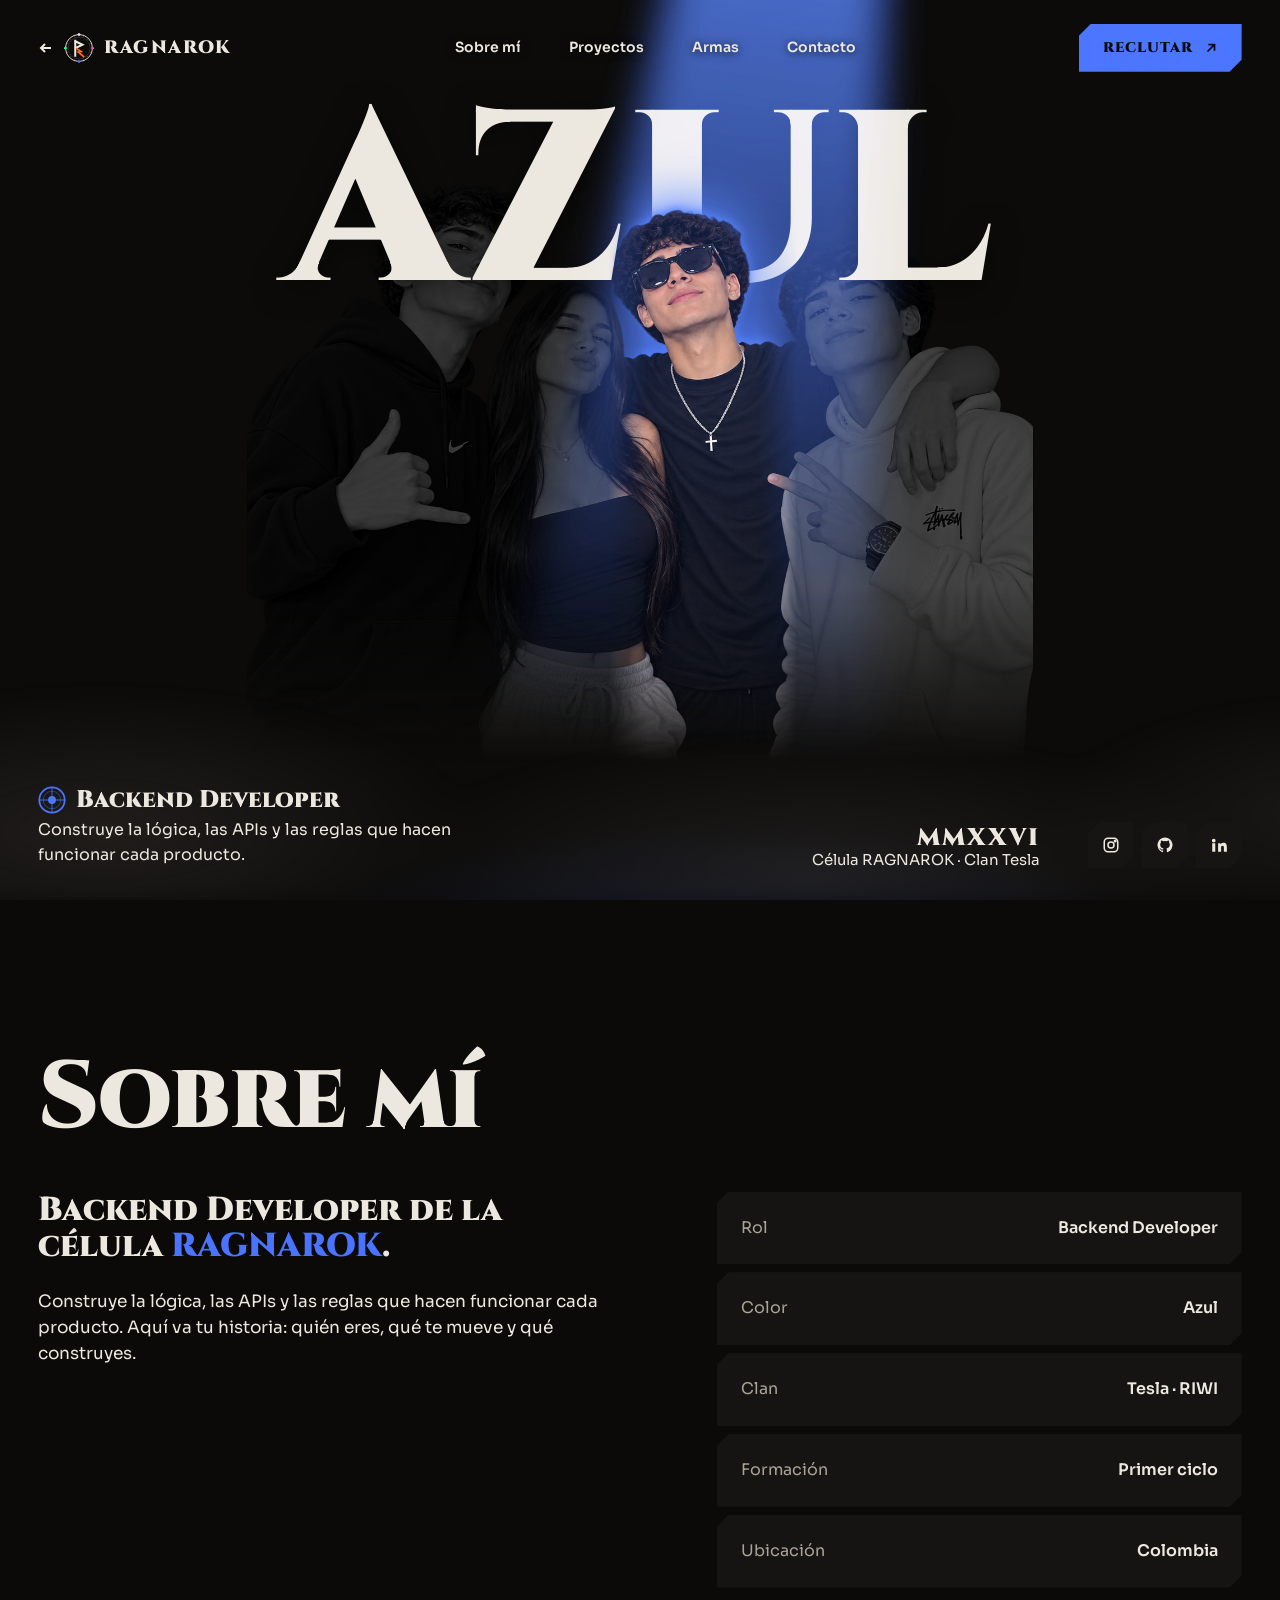
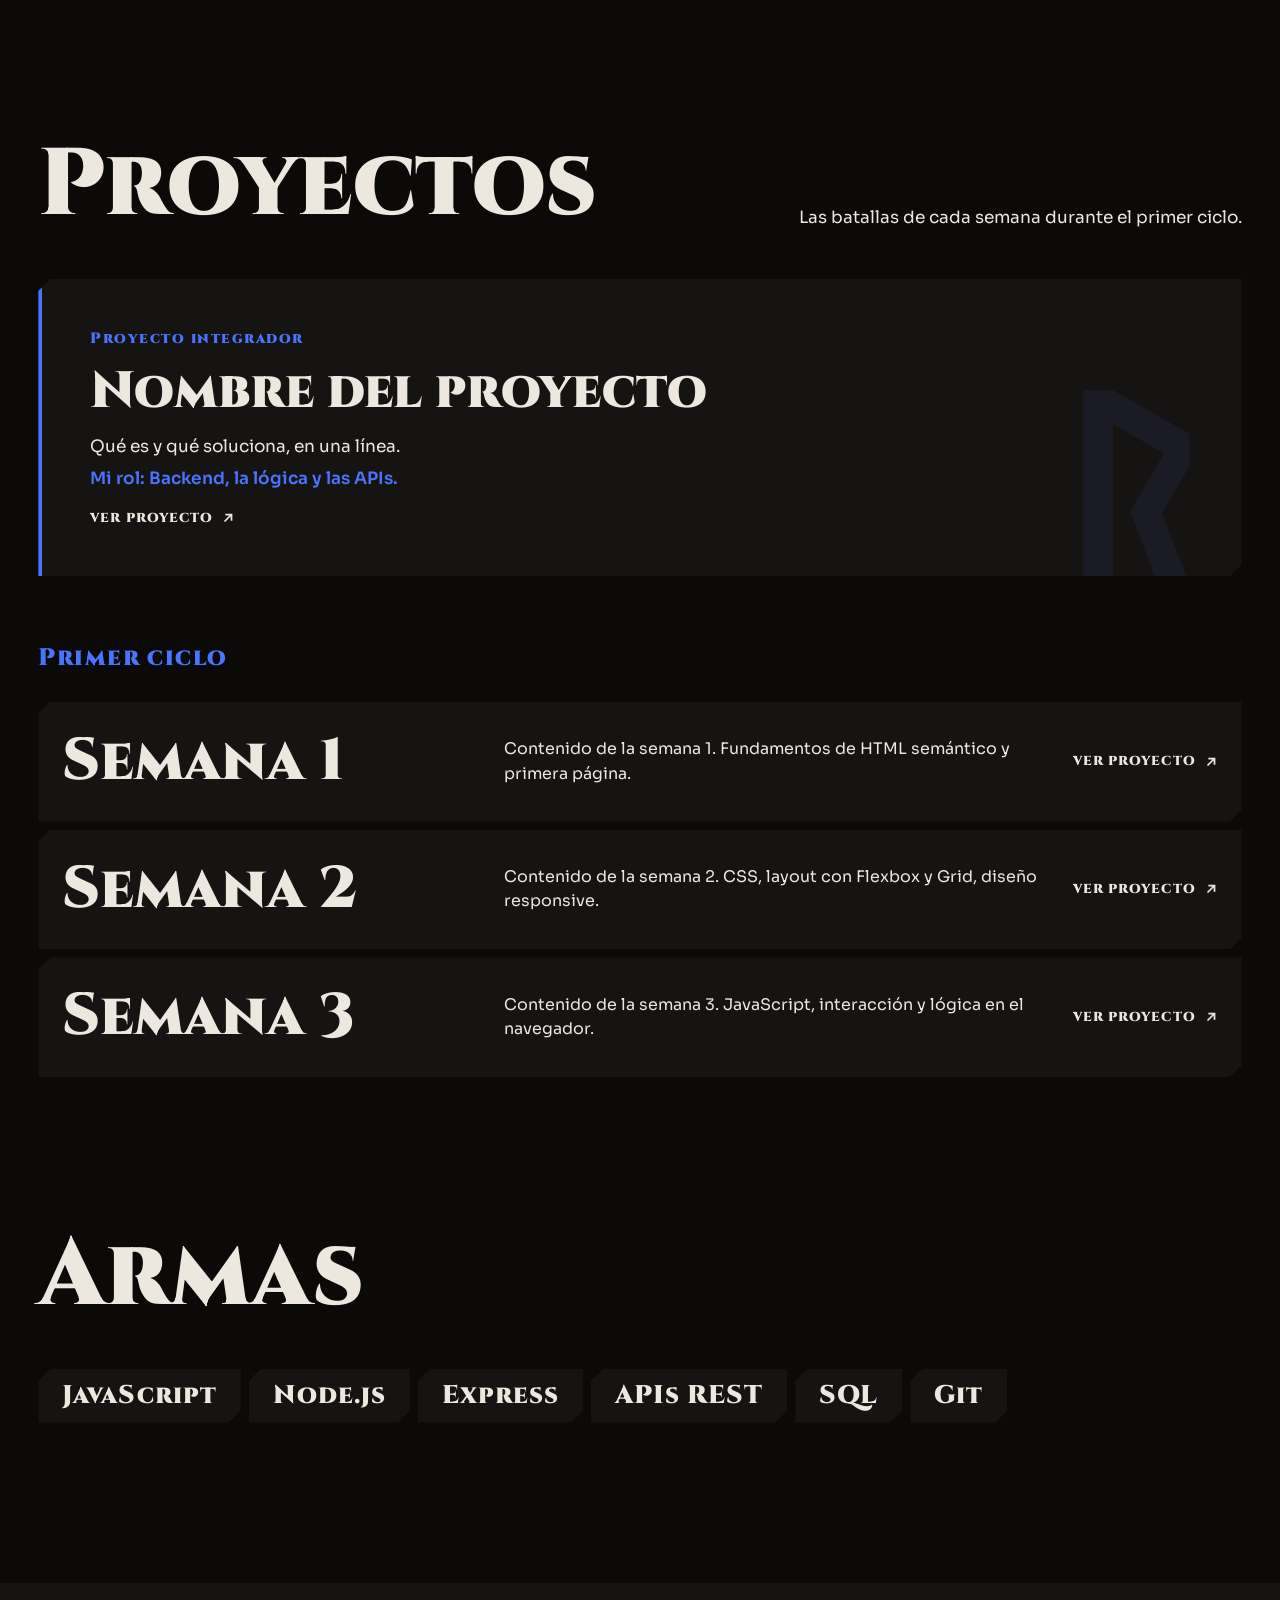
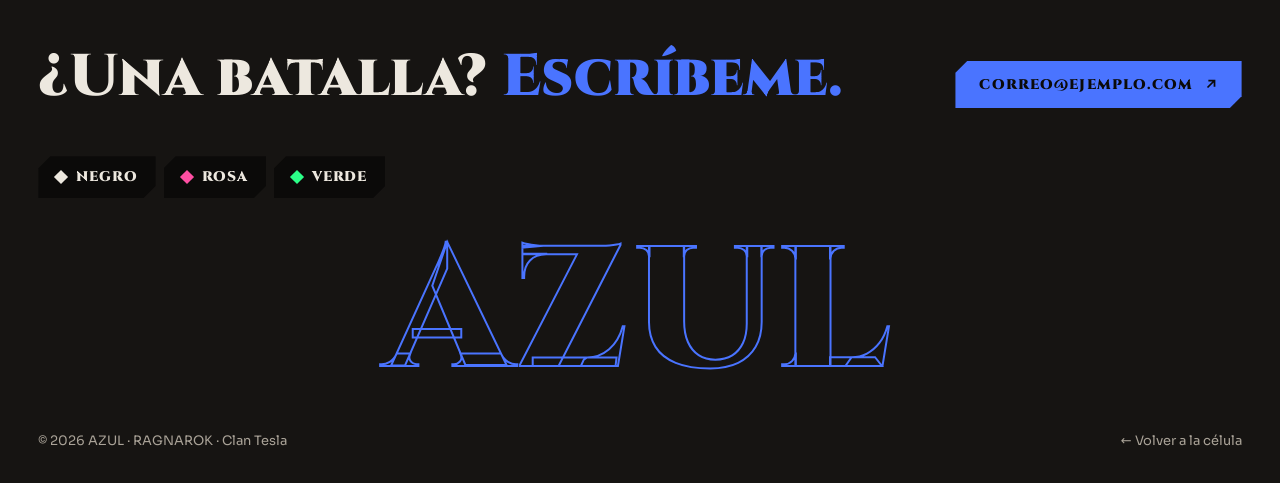
==== miembros/azul/index.html @ 673173a7 "cada miembro con su propio CSS completo" ====
<!DOCTYPE html>
<html lang="es">
<head>
  <meta charset="UTF-8">
  <meta name="viewport" content="width=device-width, initial-scale=1.0">
  <title>AZUL — RAGNAROK</title>
  <meta name="description" content="Portafolio de AZUL, Backend Developer de RAGNAROK, célula del Clan Tesla.">
  <link rel="preconnect" href="https://fonts.googleapis.com">
  <link rel="preconnect" href="https://fonts.gstatic.com" crossorigin>
  <link href="https://fonts.googleapis.com/css2?family=Cinzel:wght@700;900&family=Noto+Sans+Runic&family=Sora:wght@400;600&display=swap" rel="stylesheet">
  <link rel="icon" href="data:image/svg+xml,%3Csvg xmlns=%27http://www.w3.org/2000/svg%27 viewBox=%270 0 120 120%27%3E%3Crect width=%27120%27 height=%27120%27 rx=%2724%27 fill=%27%230b0a09%27/%3E%3Ccircle cx=%2760%27 cy=%2760%27 r=%2748%27 fill=%27none%27 stroke=%27%23ede8df%27 stroke-width=%276%27/%3E%3Cpath d=%27M45 31V91M45 33l29 14-29 14%27 fill=%27none%27 stroke=%27%23ede8df%27 stroke-width=%2710%27/%3E%3Cpath d=%27M51 63l17 11-11 2 21 18%27 fill=%27none%27 stroke=%27%23ff6a1f%27 stroke-width=%279%27/%3E%3C/svg%3E">
  <link rel="stylesheet" href="style.css">
  <link rel="stylesheet" href="member.css">
</head>
<body data-member="azul">

  <svg width="0" height="0" style="position:absolute" aria-hidden="true">
    <symbol id="logo" viewBox="0 0 120 120"><circle cx="60" cy="60" r="54" fill="none" stroke="currentColor" stroke-width="3.5"/><circle cx="60" cy="60" r="44" fill="none" stroke="currentColor" stroke-width="1.2" opacity=".45"/><g stroke="currentColor" stroke-width="2" opacity=".6"><line x1="60" y1="8" x2="60" y2="13" transform="rotate(22.5 60 60)"/><line x1="60" y1="8" x2="60" y2="13" transform="rotate(45 60 60)"/><line x1="60" y1="8" x2="60" y2="13" transform="rotate(67.5 60 60)"/><line x1="60" y1="8" x2="60" y2="13" transform="rotate(112.5 60 60)"/><line x1="60" y1="8" x2="60" y2="13" transform="rotate(135 60 60)"/><line x1="60" y1="8" x2="60" y2="13" transform="rotate(157.5 60 60)"/><line x1="60" y1="8" x2="60" y2="13" transform="rotate(202.5 60 60)"/><line x1="60" y1="8" x2="60" y2="13" transform="rotate(225 60 60)"/><line x1="60" y1="8" x2="60" y2="13" transform="rotate(247.5 60 60)"/><line x1="60" y1="8" x2="60" y2="13" transform="rotate(292.5 60 60)"/><line x1="60" y1="8" x2="60" y2="13" transform="rotate(315 60 60)"/><line x1="60" y1="8" x2="60" y2="13" transform="rotate(337.5 60 60)"/></g><path d="M45 31V91M45 33l29 14-29 14" fill="none" stroke="currentColor" stroke-width="8" stroke-linecap="square" stroke-linejoin="miter"/><path d="M51 63l17 11-11 2 21 18" fill="none" stroke="#ff6a1f" stroke-width="7" stroke-linecap="square" stroke-linejoin="miter"/><rect x="55" y="1" width="10" height="10" transform="rotate(45 60 6)" fill="#ede8df"/><rect x="109" y="55" width="10" height="10" transform="rotate(45 114 60)" fill="#ff4fa3"/><rect x="55" y="109" width="10" height="10" transform="rotate(45 60 114)" fill="#4a74ff"/><rect x="1" y="55" width="10" height="10" transform="rotate(45 6 60)" fill="#2bff88"/></symbol>
    <symbol id="shield" viewBox="0 0 32 32"><circle cx="16" cy="16" r="14.5" fill="none" stroke="currentColor" stroke-width="2"/><path d="M16 2v28M2 16h28" stroke="currentColor" stroke-width="1.5" opacity=".6"/><circle cx="16" cy="16" r="4.5" fill="currentColor"/><circle cx="16" cy="16" r="10" fill="none" stroke="currentColor" stroke-width="1" opacity=".5"/></symbol>
    <symbol id="arrow" viewBox="0 0 16 16"><path d="M4 12 12 4M5 4h7v7" fill="none" stroke="currentColor" stroke-width="2"/></symbol>
  </svg>

  <header class="m-hero" id="inicio">
    <nav class="nav" aria-label="Principal">
      <a class="back" href="../../index.html#guerreros">
        <svg viewBox="0 0 16 16" fill="none" stroke="currentColor" stroke-width="2" aria-hidden="true"><path d="M13 8H3M7 4 3 8l4 4"/></svg>
        <svg class="logo-mark" aria-hidden="true"><use href="#logo"/></svg>
        RAGNAROK
      </a>
      <ul class="nav__links">
        <li><a href="#sobre-mi">Sobre mí</a></li>
        <li><a href="#proyectos">Proyectos</a></li>
        <li><a href="#skills">Armas</a></li>
        <li><a href="#contacto">Contacto</a></li>
      </ul>
      <a class="pill" href="#contacto">Reclutar <svg aria-hidden="true"><use href="#arrow"/></svg></a>
    </nav>

    <div class="m-stage">
      <h1 class="m-title">AZUL</h1>
      <figure class="m-figure">
        <img class="m-photo m-photo--base" src="../../assets/team.png" width="1402" height="1122" alt="">
        <span class="m-beam" aria-hidden="true"></span>
        <img class="m-photo m-photo--spot" src="../../assets/team.png" width="1402" height="1122" alt="AZUL, Backend Developer de RAGNAROK, bajo su reflector de color">
        <span class="m-beam m-beam--front" aria-hidden="true"></span>
      </figure>
    </div>

    <div class="smoke" aria-hidden="true"></div>

    <div class="m-foot">
      <p class="m-intro"><b><svg class="shield" aria-hidden="true"><use href="#shield"/></svg>Backend Developer</b>Construye la lógica, las APIs y las reglas que hacen funcionar cada producto.</p>
      <p class="m-year">MMXXVI<span>Célula RAGNAROK · Clan Tesla</span></p>
      <div class="m-socials">
        <a class="icon-btn" href="#contacto" aria-label="Instagram">
          <svg viewBox="0 0 24 24" fill="none" stroke="currentColor" stroke-width="2" aria-hidden="true"><rect x="3" y="3" width="18" height="18" rx="5"/><circle cx="12" cy="12" r="4"/><circle cx="17.5" cy="6.5" r="1" fill="currentColor"/></svg>
        </a>
        <a class="icon-btn" href="#contacto" aria-label="GitHub">
          <svg viewBox="0 0 24 24" fill="currentColor" aria-hidden="true"><path d="M12 2a10 10 0 0 0-3.2 19.5c.5.1.7-.2.7-.5v-1.7c-2.8.6-3.4-1.3-3.4-1.3-.4-1.2-1.1-1.5-1.1-1.5-.9-.6.1-.6.1-.6 1 .1 1.5 1 1.5 1 .9 1.6 2.4 1.1 3 .8.1-.7.4-1.1.6-1.3-2.2-.3-4.6-1.1-4.6-5a3.9 3.9 0 0 1 1-2.7 3.6 3.6 0 0 1 .1-2.7s.8-.3 2.8 1a9.6 9.6 0 0 1 5 0c1.9-1.3 2.8-1 2.8-1 .5 1.4.2 2.4.1 2.7a3.9 3.9 0 0 1 1 2.7c0 3.9-2.4 4.7-4.6 5 .4.3.7.9.7 1.9V21c0 .3.2.6.7.5A10 10 0 0 0 12 2Z"/></svg>
        </a>
        <a class="icon-btn" href="#contacto" aria-label="LinkedIn">
          <svg viewBox="0 0 24 24" fill="currentColor" aria-hidden="true"><path d="M4.98 3.5a2.5 2.5 0 1 1 0 5 2.5 2.5 0 0 1 0-5ZM3 9.5h4V21H3V9.5Zm7 0h3.8v1.6h.1c.5-1 1.8-2 3.8-2 4 0 4.8 2.6 4.8 6V21h-4v-5.2c0-1.2 0-2.8-1.7-2.8s-2 1.3-2 2.7V21h-4V9.5Z"/></svg>
        </a>
      </div>
    </div>
  </header>

  <main>
    <section class="section" id="sobre-mi" aria-labelledby="t-about">
      <div class="section__head"><h2 class="section__title" id="t-about" data-reveal>Sobre mí</h2></div>
      <div class="about">
        <div data-reveal style="--d:80ms">
          <p class="about__big">Backend Developer de la célula <em>RAGNAROK</em>.</p>
          <p class="section__lead" style="margin-top:24px">Construye la lógica, las APIs y las reglas que hacen funcionar cada producto. Aquí va tu historia: quién eres, qué te mueve y qué construyes.</p>
        </div>
        <ul class="about__facts" data-reveal style="--d:160ms">
          <li><span>Rol</span><strong>Backend Developer</strong></li>
          <li><span>Color</span><strong>Azul</strong></li>
          <li><span>Clan</span><strong>Tesla · RIWI</strong></li>
          <li><span>Formación</span><strong>Primer ciclo</strong></li>
          <li><span>Ubicación</span><strong>Colombia</strong></li>
        </ul>
      </div>
    </section>

    <section class="section" id="proyectos" aria-labelledby="t-proj">
      <div class="section__head">
        <h2 class="section__title" id="t-proj" data-reveal>Proyectos</h2>
        <p class="section__lead">Las batallas de cada semana durante el primer ciclo.</p>
      </div>
      <a class="m-quest" href="../../index.html#integrador" data-reveal>
        <span class="m-quest__rune" aria-hidden="true">ᚱ</span>
        <span class="m-quest__kicker">Proyecto integrador</span>
        <span class="m-quest__name">Nombre del proyecto</span>
        <span class="m-quest__text">Qué es y qué soluciona, en una línea. <b>Mi rol: Backend, la lógica y las APIs.</b></span>
        <span class="week__go">Ver proyecto <svg aria-hidden="true"><use href="#arrow"/></svg></span>
      </a>
      <h3 class="cycle">Primer ciclo</h3>
      <div class="weeks">
        <a class="week" data-reveal style="--d:0ms" href="#proyectos">
          <span class="week__name">Semana 1</span>
          <p class="week__desc">Contenido de la semana 1. Fundamentos de HTML semántico y primera página.</p>
          <span class="week__go">Ver proyecto <svg aria-hidden="true"><use href="#arrow"/></svg></span>
        </a>
        <a class="week" data-reveal style="--d:80ms" href="#proyectos">
          <span class="week__name">Semana 2</span>
          <p class="week__desc">Contenido de la semana 2. CSS, layout con Flexbox y Grid, diseño responsive.</p>
          <span class="week__go">Ver proyecto <svg aria-hidden="true"><use href="#arrow"/></svg></span>
        </a>
        <a class="week" data-reveal style="--d:160ms" href="#proyectos">
          <span class="week__name">Semana 3</span>
          <p class="week__desc">Contenido de la semana 3. JavaScript, interacción y lógica en el navegador.</p>
          <span class="week__go">Ver proyecto <svg aria-hidden="true"><use href="#arrow"/></svg></span>
        </a>
      </div>
    </section>

    <section class="section" id="skills" aria-labelledby="t-skills">
      <div class="section__head"><h2 class="section__title" id="t-skills" data-reveal>Armas</h2></div>
      <ul class="skills" data-reveal style="--d:80ms">
        <li class="skill">JavaScript</li><li class="skill">Node.js</li><li class="skill">Express</li><li class="skill">APIs REST</li><li class="skill">SQL</li><li class="skill">Git</li>
      </ul>
    </section>
  </main>

  <footer class="footer m-contact" id="contacto">
    <div class="footer__top">
      <h2 class="footer__cta" data-reveal>¿Una batalla? <em>Escríbeme.</em></h2>
      <div class="footer__links">
        <a class="pill" href="#contacto">correo@ejemplo.com <svg aria-hidden="true"><use href="#arrow"/></svg></a>
      </div>
    </div>
    <nav aria-label="Otros guerreros">
      <ul class="others">
        <li><a href="../negro/index.html"><i style="--c:var(--negro)"></i>NEGRO</a></li>
        <li><a href="../rosado/index.html"><i style="--c:var(--rosado)"></i>ROSA</a></li>
        <li><a href="../verde/index.html"><i style="--c:var(--verde)"></i>VERDE</a></li>
      </ul>
    </nav>
    <p class="footer__word" aria-hidden="true">AZUL</p>
    <div class="footer__legal">
      <span>© 2026 AZUL · RAGNAROK · Clan Tesla</span>
      <a href="../../index.html">← Volver a la célula</a>
    </div>
  </footer>

</body>
</html>
---- miembros/azul/style.css ----
/* COPIA PROPIA DE AZUL — edítala como quieras, solo afecta miembros/azul/ */
/* =========================================================
   RAGNAROK — tokens + base + hub
   Dirección: póster de guerra nórdica. Humo, brasas, reflectores
   de color sobre cada guerrero. Cinzel (grabado) + Sora (texto).
   ========================================================= */
:root {
  --bg: #0b0a09;
  --bg-2: #161412;
  --bg-3: #1f1c19;
  --ink: #ede8df;
  --ink-2: #aaa398;
  --fire: #ff6a1f;

  --verde: #2bff88;
  --rosado: #ff4fa3;
  --azul: #4a74ff;
  --negro: #ede8df; /* el negro se expresa invertido: luz hueso / página clara */
  --on-accent: #0b0a09;

  --rgb-negro: 237 232 223;
  --rgb-rosado: 255 79 163;
  --rgb-azul: 74 116 255;
  --rgb-verde: 43 255 136;

  --accent: var(--ink);

  --f-display: "Cinzel", "Trajan Pro", Georgia, serif;
  --f-brand: "Cinzel", "Trajan Pro", Georgia, serif;
  --f-text: "Sora", system-ui, sans-serif;
  --f-rune: "Noto Sans Runic", "Segoe UI Historic", sans-serif;

  --s-1: 4px; --s-2: 8px; --s-3: 16px; --s-4: 24px; --s-5: 32px;
  --s-6: 48px; --s-7: 64px; --s-8: 96px; --s-9: 160px;

  --bevel: 12px;
  --plate: polygon(var(--bevel) 0, 100% 0, 100% calc(100% - var(--bevel)), calc(100% - var(--bevel)) 100%, 0 100%, 0 var(--bevel));

  --gutter: clamp(16px, 3vw, 40px);
  --ease: cubic-bezier(0.23, 1, 0.32, 1);
  --dur: 260ms;
}

*, *::before, *::after { box-sizing: border-box; }
html { -webkit-text-size-adjust: 100%; scroll-behavior: smooth; }
body {
  margin: 0;
  background: var(--bg);
  color: var(--ink);
  font-family: var(--f-text);
  font-size: 16px;
  line-height: 1.55;
  overflow-x: hidden;
}
/* grano de película: textura sucia de guerra */
body::after {
  content: ""; position: fixed; inset: 0; z-index: 100; pointer-events: none;
  opacity: .07; mix-blend-mode: overlay;
  background-image: url("data:image/svg+xml,%3Csvg xmlns='http://www.w3.org/2000/svg' width='160' height='160'%3E%3Cfilter id='n'%3E%3CfeTurbulence type='fractalNoise' baseFrequency='.9' numOctaves='3' stitchTiles='stitch'/%3E%3C/filter%3E%3Crect width='100%25' height='100%25' filter='url(%23n)'/%3E%3C/svg%3E");
}
img { display: block; max-width: 100%; }
a { color: inherit; text-decoration: none; }
h1, h2, h3, p { margin: 0; }
ul { list-style: none; margin: 0; padding: 0; }

:focus-visible { outline: 3px solid var(--accent); outline-offset: 4px; }
::selection { background: var(--fire); color: var(--on-accent); }

.runes {
  font-family: var(--f-rune); font-weight: 400;
  letter-spacing: .6em; line-height: 1; color: var(--ink-2);
}

/* ---------- NAV ---------- */
.nav {
  position: relative; z-index: 10;
  display: flex; align-items: center; justify-content: space-between;
  gap: var(--s-4);
  padding: var(--s-4) var(--gutter);
}
.nav__logo {
  font-family: var(--f-brand); font-weight: 900;
  font-size: 20px; letter-spacing: 0.08em;
  display: inline-flex; align-items: center; gap: 10px;
}
.nav__dots { display: inline-flex; gap: 3px; }
.nav__dots i { width: 7px; height: 7px; transform: rotate(45deg); display: block; }
.nav__links { display: none; gap: var(--s-6); font-size: 14px; font-weight: 600; }
.nav__links a {
  position: relative; padding: var(--s-1) 0; color: var(--ink);
  text-shadow: 0 1px 8px rgb(0 0 0 / .8);
  transition: color var(--dur) var(--ease);
}
.nav__links a::after {
  content: ""; position: absolute; left: 0; right: 0; bottom: -2px; height: 2px;
  background: var(--fire); transform: scaleX(0); transform-origin: left;
  transition: transform var(--dur) var(--ease);
}
.nav__links a:hover::after, .nav__links a:focus-visible::after { transform: scaleX(1); }
@media (min-width: 820px) { .nav__links { display: flex; } }

/* botón tipo placa de escudo: esquinas cortadas */
.pill {
  display: inline-flex; align-items: center; gap: 10px;
  padding: 13px 24px;
  clip-path: var(--plate);
  background: var(--ink); color: var(--bg);
  font-family: var(--f-display); font-size: 14px; font-weight: 900; letter-spacing: .08em; text-transform: uppercase;
  border: 0; cursor: pointer;
  transition: transform 160ms var(--ease), background var(--dur) var(--ease), color var(--dur) var(--ease);
}
.pill:hover { background: var(--accent-hover, var(--fire)); color: var(--on-accent); }
.pill:active { transform: scale(0.96); }
.pill:focus-visible { outline: 2px solid var(--bg); outline-offset: -6px; background: var(--fire); }
.pill svg { width: 14px; height: 14px; transition: transform var(--dur) var(--ease); }
.pill:hover svg { transform: translate(2px, -2px); }

/* ---------- HERO ---------- */
.hero {
  position: relative;
  display: grid;
  grid-template-rows: auto 1fr auto;
  overflow: hidden;
  isolation: isolate;
}
/* fuego lejano del campo de batalla */
.hero::before {
  content: ""; position: absolute; z-index: 0; inset: auto -10% -20% -10%; height: 70%;
  background: radial-gradient(60% 60% at 50% 100%, rgb(255 106 31 / .28), rgb(255 106 31 / 0) 70%);
  pointer-events: none;
  animation: burn 4s ease-in-out infinite alternate;
}
.hero__stage {
  position: relative;
  display: flex; justify-content: center; align-items: flex-end;
  min-height: 0;
  padding-top: 24vw;
}
.hero__title {
  position: absolute; z-index: 1;
  left: 0; right: 0; top: var(--s-2);
  display: grid; justify-items: center; gap: var(--s-2);
  font-family: var(--f-brand); font-weight: 900;
  font-size: clamp(50px, 14.2vw, 236px);
  line-height: .9; letter-spacing: .02em;
  color: var(--ink);
  user-select: none;
  animation: rise 700ms var(--ease) both;
}
.hero__crest {
  display: grid; justify-items: center; gap: var(--s-2);
  font-size: clamp(12px, 1.2vw, 18px);
}
.hero__runes { display: inline-flex; align-items: center; gap: var(--s-3); }
.hero__runes .runes { color: var(--ink); opacity: .8; }
.hero__crest .axe { width: clamp(18px, 1.8vw, 28px); height: auto; color: var(--fire); }
.hero__crest .axe--flip { transform: scaleX(-1); }

.hero__figure {
  position: relative; /* sin z-index: los hijos comparten capas con el título */
  margin: 0;
  width: 100%;
  aspect-ratio: 1402 / 1122;
}
.hero__photo, .rim {
  position: absolute; inset: 0; z-index: 2;
  width: 100%; height: 100%;
  -webkit-mask-image: linear-gradient(to bottom, #000 72%, transparent 100%);
          mask-image: linear-gradient(to bottom, #000 72%, transparent 100%);
}
.hero__photo { animation: enter 700ms var(--ease) 120ms both; }

/* luz de contorno: cada copia recortada a una persona brilla en su color */
.rim {
  clip-path: var(--clip);
  -webkit-mask-image: linear-gradient(to bottom, #000 60%, transparent 85%), linear-gradient(to right, transparent 0, #000 14%, #000 86%, transparent 100%);
  -webkit-mask-composite: source-in;
          mask-image: linear-gradient(to bottom, #000 60%, transparent 85%), linear-gradient(to right, transparent 0, #000 14%, #000 86%, transparent 100%);
          mask-composite: intersect;
  filter: drop-shadow(0 -3px 4px rgb(var(--rgb))) drop-shadow(0 -10px 22px rgb(var(--rgb) / .85));
  animation: power 1100ms linear var(--d, 0ms) both;
}

/* reflectores: conos que bajan desde arriba sobre cada guerrero */
.beam {
  --w: 24%;
  rotate: var(--tilt, 0deg); transform-origin: 50% 100%;
  position: absolute; z-index: 0;
  left: calc(var(--x) - var(--w) / 2); width: var(--w);
  top: -150%; bottom: 10%;
  filter: blur(9px);
  mix-blend-mode: screen;
  pointer-events: none;
  animation: power 1100ms linear var(--d, 0ms) both;
}
.beam::before {
  content: ""; position: absolute; inset: 0;
  clip-path: polygon(40% 0, 60% 0, 100% 100%, 0 100%);
  background: linear-gradient(to bottom,
    rgb(var(--rgb) / .15) 0%, rgb(var(--rgb) / .95) 34%, rgb(var(--rgb) / .45) 72%, rgb(var(--rgb) / 0) 100%);
}
/* la misma luz cayendo ENCIMA de la persona: la tiñe */
.beam--front {
  z-index: 3; opacity: .55; animation-name: power-front;
  /* solo cae sobre los cuerpos: se apaga antes de llegar al titulo */
  -webkit-mask-image: linear-gradient(to bottom, transparent 64%, #000 74%);
          mask-image: linear-gradient(to bottom, transparent 64%, #000 74%);
}

.p-negro  { --tilt: -22deg; --x: 24%; --rgb: var(--rgb-negro);  --d: 200ms; --clip: inset(0 64% 0 0); }
.p-rosado { --tilt: -8deg; --x: 41.5%; --rgb: var(--rgb-rosado); --d: 420ms; --clip: inset(0 49% 0 33%); }
.p-azul   { --tilt: 8deg; --x: 57%; --rgb: var(--rgb-azul);   --d: 640ms; --clip: inset(0 33% 0 48%); }
.p-verde  { --tilt: 22deg; --x: 78%; --rgb: var(--rgb-verde);  --d: 860ms; --clip: inset(0 0 0 66%); }

/* humo a ras de suelo */
.smoke {
  position: absolute; z-index: 4; left: -20%; right: -20%; bottom: 0; height: 38%;
  pointer-events: none;
  background:
    radial-gradient(30% 60% at 20% 80%, rgb(140 130 120 / .16), transparent 70%),
    radial-gradient(35% 55% at 60% 90%, rgb(140 130 120 / .14), transparent 70%),
    radial-gradient(25% 50% at 90% 75%, rgb(140 130 120 / .12), transparent 70%);
  filter: blur(10px);
  animation: drift 18s ease-in-out infinite alternate;
}

/* brasas que suben (las crea main.js) */
.embers { position: absolute; inset: 0; z-index: 4; pointer-events: none; overflow: hidden; }
.ember {
  position: absolute; bottom: -12px; left: var(--l);
  width: var(--s); height: var(--s); border-radius: 50%;
  background: var(--c, #ffb27a);
  box-shadow: 0 0 6px 1px var(--c, var(--fire));
  opacity: 0;
  animation: ember var(--t) linear var(--dl) infinite;
}

.cast {
  position: absolute; z-index: 5; inset: auto 0 19% 0; pointer-events: none;
  display: none;
}
.cast__tag {
  position: absolute; left: var(--x); translate: -50% 0; pointer-events: auto;
  display: inline-flex; align-items: center; gap: 8px;
  padding: 9px 16px 9px 12px; clip-path: var(--plate); --bevel: 8px;
  background: rgb(11 10 9 / .85); color: var(--ink);
  font-family: var(--f-display); font-weight: 900; font-size: 16px; letter-spacing: .06em; line-height: 1; white-space: nowrap;
  transition: background var(--dur) var(--ease), color var(--dur) var(--ease);
}
.cast__tag small { font-family: var(--f-text); font-weight: 400; font-size: 12px; letter-spacing: 0; color: var(--ink-2); }
.cast__tag::before { content: ""; width: 8px; height: 8px; transform: rotate(45deg); background: rgb(var(--rgb)); box-shadow: 0 0 8px rgb(var(--rgb)); }
.cast__tag:hover, .cast__tag:focus-visible { background: rgb(var(--rgb)); color: var(--on-accent); }
.cast__tag:hover small, .cast__tag:focus-visible small { color: var(--on-accent); }
.cast__tag.p-negro { --x: 22%; }
.cast__tag.p-azul  { --x: 59%; }
.cast__tag.p-verde { --x: 82%; }

.hero__foot {
  position: relative; z-index: 6;
  display: grid; gap: var(--s-4);
  padding: var(--s-4) var(--gutter) var(--s-5);
  background: var(--bg);
}
.hero__lead { max-width: 38ch; font-size: 18px; }
.hero__lead strong { font-weight: 600; }
.dotline {
  display: none; height: 2px; align-self: center;
  background: repeating-linear-gradient(90deg, var(--ink-2) 0 10px, transparent 10px 18px); opacity: .35;
}
.hero__year {
  position: absolute; z-index: 6; right: var(--gutter); top: 46%;
  writing-mode: vertical-rl;
  font-family: var(--f-display); font-weight: 900; font-size: 18px; letter-spacing: .12em;
  display: none;
}
@media (min-width: 900px) {
  .hero { height: 100svh; min-height: 700px; grid-template-rows: auto 1fr; }
  .hero__stage { padding-top: 0; }
  .hero__figure { width: auto; height: calc(100% - 5.5vw); max-width: 100%; }
  .cast { display: block; }
  .hero__foot {
    position: absolute; left: 0; right: 0; bottom: 0;
    grid-template-columns: auto 1fr auto; align-items: center; gap: var(--s-6);
    background: transparent; padding-top: 0;
  }
  .dotline { display: block; }
  .hero__year { display: block; }
}

/* ---------- BANDA DE RUNAS ---------- */
.marquee {
  overflow: hidden; background: var(--ink); color: var(--bg);
  padding: var(--s-3) 0;
}
.marquee__track {
  display: flex; width: max-content; gap: var(--s-6);
  font-family: var(--f-display); font-weight: 900; letter-spacing: .06em;
  font-size: clamp(24px, 3.4vw, 44px); line-height: 1;
  animation: slide 30s linear infinite;
}
.marquee__track span { display: inline-flex; align-items: center; gap: var(--s-6); }
.marquee__track b { font-family: var(--f-rune); font-weight: 400; color: var(--c); }

/* ---------- SECTION HEAD ---------- */
.section { padding: clamp(96px, 12vw, 160px) var(--gutter) 0; }
.section__head {
  display: grid; gap: var(--s-4); margin-bottom: var(--s-6);
}
.section__title {
  font-family: var(--f-display); font-weight: 900;
  font-size: clamp(40px, 7.4vw, 124px); line-height: .95; letter-spacing: -0.01em;
}
.section__lead { max-width: 44ch; font-size: 17px; }
@media (min-width: 900px) {
  .section__head { grid-template-columns: 1fr auto; align-items: end; }
}

/* ---------- GUERREROS (franjas con reflector) ---------- */
.strips {
  display: flex; flex-direction: column; gap: var(--s-2);
}
.strip {
  position: relative; overflow: hidden; isolation: isolate;
  display: block;
  min-height: 320px;
  background: var(--bg-2); color: var(--ink);
  clip-path: var(--plate); --bevel: 18px;
  transition: flex-grow 500ms var(--ease), transform 160ms var(--ease);
}
.strip.p-negro  { --rgb: var(--rgb-negro); }
.strip.p-rosado { --rgb: var(--rgb-rosado); }
.strip.p-azul   { --rgb: var(--rgb-azul); }
.strip.p-verde  { --rgb: var(--rgb-verde); }

.strip__beam {
  position: absolute; z-index: 0; top: -40%; bottom: 0; right: 0; width: 60%;
  rotate: calc(var(--tilt, 0deg) * .6); transform-origin: 50% 100%;
  filter: blur(14px); mix-blend-mode: screen; opacity: .8;
  pointer-events: none;
  transition: opacity 400ms var(--ease);
}
.strip__beam::before {
  content: ""; position: absolute; inset: 15% 18% 0;
  clip-path: polygon(42% 0, 58% 0, 100% 100%, 0 100%);
  background: linear-gradient(to bottom, rgb(var(--rgb) / .85), rgb(var(--rgb) / .25) 70%, rgb(var(--rgb) / 0));
}
.strip__beam--front { z-index: 2; opacity: .4; }
.strip__img {
  position: absolute; z-index: 1; right: 0; bottom: 0; height: 88%; width: 60%;
  object-fit: cover; object-position: top center;
  -webkit-mask-image: linear-gradient(to right, transparent 0, #000 20%, #000 80%, transparent 100%);
          mask-image: linear-gradient(to right, transparent 0, #000 20%, #000 80%, transparent 100%);
  filter: drop-shadow(0 -3px 4px rgb(var(--rgb))) drop-shadow(0 -8px 18px rgb(var(--rgb) / .7));
  transform-origin: bottom center;
  transition: transform 500ms var(--ease);
}
.strip__body {
  position: relative; z-index: 3;
  display: flex; flex-direction: column; justify-content: space-between; gap: var(--s-4);
  height: 100%; min-height: 320px; max-width: 58%;
  padding: var(--s-4);
}
.strip__name {
  font-family: var(--f-display); font-weight: 900; font-size: clamp(40px, 5vw, 80px); line-height: .9;
  color: rgb(var(--rgb)); text-shadow: 0 0 24px rgb(var(--rgb) / .45);
}
.strip__info { display: grid; gap: var(--s-2); justify-items: start; }
.strip__role { display: inline-flex; align-items: center; gap: 10px; font-size: 15px; font-weight: 600; }
.shield { width: 30px; height: 30px; color: rgb(var(--rgb)); flex: none; }
.strip__desc { font-size: 14px; color: var(--ink-2); max-width: 30ch; }
.strip__go {
  display: inline-flex; align-items: center; gap: 8px;
  font-family: var(--f-display); font-weight: 900; font-size: 13px; letter-spacing: .08em; text-transform: uppercase;
  width: fit-content; padding: 11px 18px; clip-path: var(--plate); --bevel: 8px;
  background: rgb(var(--rgb)); color: var(--on-accent);
  transition: transform var(--dur) var(--ease);
}
.strip__go { white-space: nowrap; }
.strip__go svg { width: 14px; height: 14px; flex: none; }
.strip:hover .strip__beam, .strip:focus-visible .strip__beam { opacity: 1; }
.strip:hover .strip__beam--front, .strip:focus-visible .strip__beam--front { opacity: .55; }
.strip:hover .strip__img, .strip:focus-visible .strip__img { transform: scale(1.05); }
.strip:hover .strip__go, .strip:focus-visible .strip__go { transform: translateX(4px); }
.strip:active { transform: scale(0.99); }
.strip:focus-visible { outline: none; background: var(--bg-3); }

@media (min-width: 900px) {
  .strips { flex-direction: row; height: min(80vh, 780px); }
  .strip { flex: 1 1 0; min-height: 0; }
  .strip:hover, .strip:focus-visible { flex-grow: 2.1; }
  .strip__beam { width: 100%; left: 0; }
  .strip__img { width: 100%; height: 62%; bottom: 150px; }
  .strip__body { max-width: none; min-height: 0; }
  .strip__name { writing-mode: vertical-rl; transform: rotate(180deg); font-size: clamp(52px, 5.4vw, 92px); }
  .strip__info { position: absolute; left: var(--s-4); right: var(--s-4); bottom: var(--s-4); }
  .strip__desc { display: none; }
  .strip:hover .strip__desc, .strip:focus-visible .strip__desc { display: block; }
}

/* ---------- EL CLAN ---------- */
.manifest {
  display: grid; gap: var(--s-6);
}
.manifest__quote {
  font-family: var(--f-display); font-weight: 900;
  font-size: clamp(28px, 3vw, 36px); line-height: 1.1;
  max-width: 18ch;
}
.manifest__list { display: grid; gap: var(--s-2); }
.manifest__list li {
  display: grid; grid-template-columns: 64px 1fr; gap: var(--s-3); align-items: center;
  padding: var(--s-4); background: var(--bg-2); clip-path: var(--plate);
}
.manifest__list b { font-family: var(--f-display); font-weight: 900; font-size: 40px; line-height: 1; color: var(--c); text-align: center; }

@media (min-width: 900px) {
  .manifest { grid-template-columns: 1.1fr 1fr; align-items: start; }
}

/* ---------- FOOTER ---------- */
.footer {
  position: relative; overflow: hidden; isolation: isolate;
  margin-top: var(--s-9);
  padding: var(--s-7) var(--gutter) var(--s-5);
  background: var(--bg-2);
  display: grid; gap: var(--s-6);
}
.footer::before {
  content: ""; position: absolute; z-index: -1; inset: auto -10% -40% -10%; height: 80%;
  background: radial-gradient(50% 60% at 50% 100%, rgb(255 106 31 / .22), transparent 70%);
  animation: burn 4s ease-in-out infinite alternate;
}
.footer__top { display: grid; gap: var(--s-5); }
.footer__cta { font-family: var(--f-display); font-weight: 900; font-size: clamp(32px, 4.6vw, 72px); line-height: 1.05; }
.footer__links { display: flex; flex-wrap: wrap; gap: var(--s-3); }
.icon-btn {
  width: 46px; height: 46px; clip-path: var(--plate); --bevel: 8px;
  display: grid; place-items: center;
  background: var(--bg); color: var(--ink);
  transition: background var(--dur) var(--ease), color var(--dur) var(--ease), transform 160ms var(--ease);
}
.icon-btn svg { width: 18px; height: 18px; }
.icon-btn:hover, .icon-btn:focus-visible { background: var(--accent-hover, var(--fire)); color: var(--bg); }
.icon-btn:active { transform: scale(.94); }
.footer__word {
  font-family: var(--f-brand); font-weight: 900; letter-spacing: .02em; font-size: clamp(40px, 13.4vw, 220px); line-height: .8;
  color: transparent; -webkit-text-stroke: 2px var(--ink);
  text-align: center; user-select: none;
}
.footer__legal { display: flex; flex-wrap: wrap; justify-content: space-between; gap: var(--s-3); font-size: 13px; color: var(--ink-2); }
.footer__legal .runes { letter-spacing: .3em; }
@media (min-width: 900px) {
  .footer__top { grid-template-columns: 1fr auto; align-items: end; }
}

/* al pasar por el nombre de un guerrero, su luz sube y las demas bajan */
.hero__figure:has(.cast__tag:hover, .cast__tag:focus-visible) .beam,
.hero__figure:has(.cast__tag:hover, .cast__tag:focus-visible) .rim { filter: blur(9px) brightness(.35); transition: filter 300ms var(--ease); }
.hero__figure:has(.cast__tag:hover, .cast__tag:focus-visible) .rim { filter: brightness(.35); }
.hero__figure:has(.cast__tag.p-negro:hover, .cast__tag.p-negro:focus-visible) .beam.p-negro,
.hero__figure:has(.cast__tag.p-rosado:hover, .cast__tag.p-rosado:focus-visible) .beam.p-rosado,
.hero__figure:has(.cast__tag.p-azul:hover, .cast__tag.p-azul:focus-visible) .beam.p-azul,
.hero__figure:has(.cast__tag.p-verde:hover, .cast__tag.p-verde:focus-visible) .beam.p-verde { filter: blur(7px) brightness(1.5); }
.hero__figure:has(.cast__tag.p-negro:hover, .cast__tag.p-negro:focus-visible) .rim.p-negro,
.hero__figure:has(.cast__tag.p-rosado:hover, .cast__tag.p-rosado:focus-visible) .rim.p-rosado,
.hero__figure:has(.cast__tag.p-azul:hover, .cast__tag.p-azul:focus-visible) .rim.p-azul,
.hero__figure:has(.cast__tag.p-verde:hover, .cast__tag.p-verde:focus-visible) .rim.p-verde {
  filter: drop-shadow(0 -3px 4px rgb(var(--rgb))) drop-shadow(0 -12px 30px rgb(var(--rgb)));
}
.beam, .rim { transition: filter 300ms var(--ease); }

/* numero romano grande de fondo en cada franja */
.strip__num {
  position: absolute; z-index: -1; right: var(--s-3); top: var(--s-2);
  font-family: var(--f-display); font-weight: 900; font-size: clamp(64px, 7vw, 120px); line-height: 1;
  color: rgb(var(--rgb) / .16);
  transition: color 400ms var(--ease);
}
.strip:hover .strip__num, .strip:focus-visible .strip__num { color: rgb(var(--rgb) / .45); }
.strip__num { display: none; }
@media (min-width: 900px) { .strip__num { display: block; right: var(--s-3); top: var(--s-3); } }

/* separador: hachas + runas */
.divider {
  display: flex; align-items: center; justify-content: center; gap: var(--s-3);
  padding: clamp(72px, 9vw, 120px) var(--gutter) 0; color: var(--fire);
}
.divider::before, .divider::after {
  content: ""; flex: 1; max-width: 280px; height: 2px;
  background: repeating-linear-gradient(90deg, var(--ink-2) 0 6px, transparent 6px 12px); opacity: .3;
}
.divider svg { width: 22px; height: 22px; }
.divider svg:last-of-type { transform: scaleX(-1); }
.divider .runes { font-size: 15px; }
.divider + .section { padding-top: clamp(56px, 7vw, 96px); }

/* ---------- PROYECTO INTEGRADOR ---------- */
.quest {
  position: relative; overflow: hidden; isolation: isolate;
  display: grid; gap: var(--s-6);
  padding: clamp(24px, 5vw, 64px);
  background: var(--bg-2); clip-path: var(--plate); --bevel: 28px;
}
.quest::before {
  content: ""; position: absolute; z-index: -1; inset: -30% 40% 40% -10%;
  background: radial-gradient(closest-side, rgb(255 106 31 / .16), transparent);
}
.quest__rune {
  position: absolute; z-index: -1; right: -2%; bottom: -18%;
  font-family: var(--f-rune); font-size: clamp(260px, 38vw, 560px); line-height: 1;
  color: rgb(237 232 223 / .04);
}
.quest__intro { display: grid; gap: var(--s-4); max-width: 60ch; }
.quest__name {
  font-family: var(--f-display); font-weight: 900; font-size: clamp(32px, 4.4vw, 64px); line-height: 1;
  color: var(--ink);
}
.quest__what { font-size: 18px; }
.quest__what strong { color: var(--fire); }
.quest__cols { display: grid; gap: var(--s-2); }
.quest__card {
  display: grid; gap: var(--s-3); align-content: start;
  padding: var(--s-5); background: var(--bg); clip-path: var(--plate); --bevel: 14px;
}
.quest__label {
  display: inline-flex; align-items: center; gap: 12px;
  font-family: var(--f-display); font-weight: 900; font-size: 22px; letter-spacing: .04em;
}
.dia { width: 10px; height: 10px; transform: rotate(45deg); background: var(--c); box-shadow: 0 0 10px var(--c); }
.quest__roles { display: grid; gap: var(--s-2); }
.quest__roles li {
  --rgb: 237 232 223;
  display: grid; gap: 4px;
  padding: var(--s-3) var(--s-4);
  background: rgb(var(--rgb) / .07); clip-path: var(--plate); --bevel: 10px;
  border-left: 3px solid rgb(var(--rgb));
  font-size: 14px; color: var(--ink-2);
}
.quest__roles li.p-rosado { --rgb: var(--rgb-rosado); }
.quest__roles li.p-azul   { --rgb: var(--rgb-azul); }
.quest__roles li.p-verde  { --rgb: var(--rgb-verde); }
.quest__roles b { font-family: var(--f-display); font-weight: 900; font-size: 18px; letter-spacing: .06em; color: rgb(var(--rgb)); }
@media (min-width: 900px) {
  .quest__cols { grid-template-columns: 1fr 1fr; }
  .quest__roles { grid-template-columns: repeat(4, 1fr); }
}

/* ---------- MOTION ---------- */
.js [data-reveal] { opacity: 0; transform: translateY(24px); transition: opacity 600ms var(--ease), transform 600ms var(--ease); transition-delay: var(--d, 0ms); }
.js [data-reveal].is-in { opacity: 1; transform: none; }
@keyframes rise   { from { opacity: 0; transform: translateY(28px); } to { opacity: 1; transform: none; } }
@keyframes enter  { from { opacity: 0; transform: scale(.95); } to { opacity: 1; transform: none; } }
@keyframes slide  { to { transform: translateX(-50%); } }
/* encendido de reflector: parpadea y queda prendido */
@keyframes power {
  0% { opacity: 0; } 18% { opacity: .9; } 26% { opacity: .1; } 38% { opacity: 1; } 46% { opacity: .35; } 60%, 100% { opacity: 1; }
}
@keyframes power-front {
  0% { opacity: 0; } 18% { opacity: .5; } 26% { opacity: 0; } 38% { opacity: .55; } 46% { opacity: .2; } 60%, 100% { opacity: .55; }
}
@keyframes burn  { from { opacity: .7; transform: scaleY(.96); } to { opacity: 1; transform: scaleY(1.04); } }
@keyframes drift { from { transform: translateX(-4%); } to { transform: translateX(4%); } }
@keyframes ember {
  0%   { opacity: 0; transform: translate(0, 0); }
  10%  { opacity: 1; }
  80%  { opacity: .8; }
  100% { opacity: 0; transform: translate(var(--dx), -105svh); }
}

@media (prefers-reduced-motion: reduce) {
  *, *::before, *::after { animation: none !important; transition: none !important; scroll-behavior: auto !important; }
  .ember, .embers { display: none; }
}

/* ---------- LOGO ---------- */
.logo-mark { width: 38px; height: 38px; flex: none; color: var(--ink); }
.nav__brand { display: grid; line-height: 1; gap: 3px; }
.nav__brand small {
  font-family: var(--f-text); font-weight: 600; font-size: 11px; letter-spacing: .14em;
  text-transform: uppercase; color: var(--fire);
}
.hero__crest .hero__mark {
  width: clamp(40px, 3.8vw, 60px); height: clamp(40px, 3.8vw, 60px);
  color: var(--ink); filter: drop-shadow(0 0 18px rgb(255 106 31 / .35));
}
.footer__lockup { display: grid; justify-items: center; gap: var(--s-4); }
.footer__mark { width: clamp(72px, 9vw, 140px); height: clamp(72px, 9vw, 140px); color: var(--ink); }

/* ---------- ANIMACIONES EN PAUSA ----------
   Se activan despues: borrar esta regla para recuperar
   el encendido de reflectores, fuego y humo. */
*, *::before, *::after { animation: none !important; }
---- miembros/azul/member.css ----
/* COPIA PROPIA DE AZUL — edítala como quieras, solo afecta miembros/azul/ */
/* =========================================================
   RAGNAROK — portafolio de cada guerrero (tema por data-member)
   ========================================================= */
body[data-member="negro"]  { --accent: var(--negro);  --accent-hover: #ffffff; --rgb: var(--rgb-negro);  --tilt: -16deg; --x: 24%; --l: 0%;  --r: 35%; }
body[data-member="rosado"] { --accent: var(--rosado); --accent-hover: #ff86c0; --rgb: var(--rgb-rosado); --tilt: -7deg; --x: 42%; --l: 29%; --r: 54%; }
body[data-member="azul"]   { --accent: var(--azul);   --accent-hover: #7e9bff; --rgb: var(--rgb-azul);   --tilt: 7deg; --x: 56%; --l: 46%; --r: 70%; }
body[data-member="verde"]  { --accent: var(--verde);  --accent-hover: #7dffb6; --rgb: var(--rgb-verde);  --tilt: 16deg; --x: 80%; --l: 65%; --r: 100%; }
::selection { background: var(--accent); color: var(--on-accent); }

.m-hero {
  position: relative; overflow: hidden; isolation: isolate;
  display: grid; grid-template-rows: auto 1fr auto;
}
.m-hero::before {
  content: ""; position: absolute; z-index: 0; inset: auto -10% -20% -10%; height: 70%;
  background: radial-gradient(55% 60% at var(--x) 100%, rgb(var(--rgb) / .22), transparent 70%);
  pointer-events: none;
  animation: burn 4s ease-in-out infinite alternate;
}
.m-hero .pill { background: var(--accent); color: var(--on-accent); }

.back .logo-mark { width: 30px; height: 30px; }
.back {
  display: inline-flex; align-items: center; gap: 10px;
  font-family: var(--f-brand); font-weight: 900; font-size: 18px; letter-spacing: .08em;
}
.back svg { width: 16px; height: 16px; transition: transform var(--dur) var(--ease); }
.back:hover svg, .back:focus-visible svg { transform: translateX(-4px); }

.m-stage {
  position: relative; display: flex; justify-content: center; align-items: flex-end;
  min-height: 0; padding-top: 20vw;
}
.m-title {
  position: absolute; z-index: 2; left: 0; right: 0; top: var(--s-2);
  font-family: var(--f-brand); font-weight: 900;
  font-size: clamp(64px, 19vw, 300px); line-height: .85; letter-spacing: .01em;
  text-align: center; color: var(--ink);
  text-shadow: 0 6px 30px rgb(0 0 0 / .6);
  animation: rise 700ms var(--ease) both;
}
.m-figure { position: relative; margin: 0; width: 100%; aspect-ratio: 1402 / 1122; }

/* reflector del guerrero */
.m-beam {
  --w: 46%;
  rotate: var(--tilt, 0deg); transform-origin: 50% 100%;
  position: absolute; z-index: 3;
  left: calc(var(--x) - var(--w) / 2); width: var(--w);
  top: -160%; bottom: 6%;
  filter: blur(20px); mix-blend-mode: screen; pointer-events: none;
  animation: power 1100ms linear 250ms both;
}
.m-beam::before {
  content: ""; position: absolute; inset: 0;
  clip-path: polygon(45% 0, 55% 0, 100% 100%, 0 100%);
  background: linear-gradient(to bottom,
    rgb(var(--rgb) / .15) 0%, rgb(var(--rgb) / .9) 35%, rgb(var(--rgb) / .4) 72%, rgb(var(--rgb) / 0) 100%);
}
.m-beam--front { z-index: 5; opacity: .5; animation-name: power-front; }

.m-photo {
  position: absolute; inset: 0; z-index: 2; width: 100%; height: 100%;
  -webkit-mask-image: linear-gradient(to bottom, #000 72%, transparent 100%);
          mask-image: linear-gradient(to bottom, #000 72%, transparent 100%);
}
/* el resto del clan queda en la sombra */
.m-photo--base { z-index: 1; filter: grayscale(1) brightness(.28); animation: enter 700ms var(--ease) 80ms both; }
/* el guerrero: a color y con luz de contorno */
.m-photo--spot {
  z-index: 4;
  --side: linear-gradient(to right, transparent var(--l), #000 calc(var(--l) + 5%), #000 calc(var(--r) - 5%), transparent var(--r));
  -webkit-mask-image: linear-gradient(to bottom, #000 72%, transparent 100%), var(--side);
  -webkit-mask-composite: source-in;
          mask-image: linear-gradient(to bottom, #000 72%, transparent 100%), var(--side);
          mask-composite: intersect;
  filter: drop-shadow(0 -3px 4px rgb(var(--rgb))) drop-shadow(0 -10px 24px rgb(var(--rgb) / .85));
  animation: enter 700ms var(--ease) 160ms both;
}

@media (min-width: 900px) {
  .m-hero { height: 100svh; min-height: 680px; }
  .m-stage { padding-top: 0; }
  .m-figure { width: auto; height: calc(100% - 3vw); max-width: 100%; }
}

.m-foot {
  position: relative; z-index: 6;
  display: flex; flex-wrap: wrap; align-items: center; justify-content: space-between; gap: var(--s-3);
  padding: var(--s-4) var(--gutter) var(--s-5);
  background: var(--bg);
}
@media (min-width: 900px) { .m-foot { background: transparent; } }
.m-foot .icon-btn { background: var(--bg-2); }
.m-foot .icon-btn:hover, .m-foot .icon-btn:focus-visible { background: var(--accent); color: var(--on-accent); }
.m-socials { display: flex; gap: var(--s-2); }
.m-intro { font-size: 16px; max-width: 40ch; }
.m-intro b { display: flex; align-items: center; gap: 10px; font-family: var(--f-display); font-weight: 900; font-size: 24px; line-height: 1.1; margin-bottom: 4px; }
.m-intro .shield { width: 28px; height: 28px; color: var(--accent); }
.m-year { display: none; font-family: var(--f-display); font-weight: 900; font-size: 24px; line-height: 1.1; text-align: right; letter-spacing: .08em; }
.m-year span { display: block; font-family: var(--f-text); font-weight: 400; font-size: 15px; letter-spacing: 0; }
@media (min-width: 900px) { .m-year { display: block; } .m-foot { display: grid; grid-template-columns: 1fr auto auto; gap: var(--s-6); align-items: end; } }

/* sobre mí */
.about { display: grid; gap: var(--s-6); }
.about__big {
  font-family: var(--f-display); font-weight: 900;
  font-size: clamp(24px, 2.6vw, 36px); line-height: 1.1; max-width: 22ch;
}
.about__big em { font-style: normal; color: var(--accent); }
.about__facts { display: grid; gap: var(--s-2); }
.about__facts li {
  display: flex; justify-content: space-between; gap: var(--s-3);
  padding: var(--s-4); background: var(--bg-2); clip-path: var(--plate);
}
.about__facts span { color: var(--ink-2); }
.about__facts strong { font-weight: 600; text-align: right; }
@media (min-width: 900px) { .about { grid-template-columns: 1.2fr 1fr; align-items: start; } }

/* proyectos */
.m-quest {
  position: relative; overflow: hidden; isolation: isolate;
  display: grid; gap: var(--s-3); justify-items: start;
  margin-bottom: var(--s-7); padding: clamp(24px, 4vw, 48px);
  background: var(--bg-2); clip-path: var(--plate); --bevel: 22px;
  border-left: 4px solid var(--accent);
  transition: transform 160ms var(--ease);
}
.m-quest__rune {
  position: absolute; z-index: -1; right: 2%; bottom: -30%;
  font-family: var(--f-rune); font-size: clamp(200px, 26vw, 380px); line-height: 1;
  color: rgb(var(--rgb) / .08);
}
.m-quest__kicker { font-family: var(--f-display); font-weight: 900; font-size: 15px; letter-spacing: .1em; color: var(--accent); }
.m-quest__name { font-family: var(--f-display); font-weight: 900; font-size: clamp(30px, 4vw, 56px); line-height: 1; }
.m-quest__text { max-width: 52ch; font-size: 17px; }
.m-quest__text b { display: block; margin-top: 6px; font-weight: 600; color: var(--accent); }
.m-quest:hover .week__go svg, .m-quest:focus-visible .week__go svg { transform: translate(3px, -3px); }
.m-quest:active { transform: scale(.99); }

.cycle { font-family: var(--f-display); font-weight: 900; font-size: 24px; letter-spacing: .06em; margin-bottom: var(--s-4); color: var(--accent); }
.weeks { display: grid; gap: var(--s-2); }
.week {
  position: relative; overflow: hidden; isolation: isolate;
  display: grid; gap: var(--s-3); align-items: center;
  padding: var(--s-5) var(--s-4);
  background: var(--bg-2); clip-path: var(--plate); --bevel: 16px;
  transition: color var(--dur) var(--ease);
}
.week::before {
  content: ""; position: absolute; inset: 0; z-index: -1;
  background: var(--accent); transform: scaleY(0); transform-origin: bottom;
  transition: transform 320ms var(--ease);
}
.week:hover, .week:focus-visible { color: var(--on-accent); outline: none; }
.week:hover::before, .week:focus-visible::before { transform: scaleY(1); }
.week__name { font-family: var(--f-display); font-weight: 900; font-size: clamp(32px, 4.6vw, 68px); line-height: .95; }
.week__desc { max-width: 46ch; }
.week__go { display: inline-flex; align-items: center; gap: 8px; font-family: var(--f-display); font-weight: 900; font-size: 13px; letter-spacing: .08em; text-transform: uppercase; }
.week__go svg { width: 14px; height: 14px; transition: transform var(--dur) var(--ease); }
.week:hover .week__go svg { transform: translate(3px, -3px); }
@media (min-width: 900px) { .week { grid-template-columns: 1fr 1.3fr auto; } }

/* armas = skills */
.skills { display: flex; flex-wrap: wrap; gap: var(--s-2); }
.skill {
  padding: 14px 24px; clip-path: var(--plate); --bevel: 10px;
  font-family: var(--f-display); font-weight: 900; font-size: clamp(18px, 2vw, 28px); line-height: 1; letter-spacing: .04em;
  background: var(--bg-2);
  transition: background var(--dur) var(--ease), color var(--dur) var(--ease), transform 160ms var(--ease);
}
.skill:hover { background: var(--accent); color: var(--on-accent); transform: translateY(-2px); }

/* contacto */
.m-contact .footer__cta em { font-style: normal; color: var(--accent); }
.m-contact .pill { background: var(--accent); color: var(--on-accent); }
.m-contact .icon-btn:hover, .m-contact .icon-btn:focus-visible { background: var(--accent); color: var(--on-accent); }
.m-contact::before { background: radial-gradient(50% 60% at 50% 100%, rgb(var(--rgb) / .2), transparent 70%); }

/* otros guerreros */
.others { display: flex; flex-wrap: wrap; gap: var(--s-2); }
.others a {
  display: inline-flex; align-items: center; gap: 10px;
  padding: 10px 18px; clip-path: var(--plate); --bevel: 8px; background: var(--bg);
  font-family: var(--f-display); font-weight: 900; font-size: 14px; letter-spacing: .06em;
  transition: transform 160ms var(--ease);
}
.others a:hover, .others a:focus-visible { transform: translateY(-2px); }
.others i { width: 10px; height: 10px; transform: rotate(45deg); display: block; background: var(--c); }
.footer__word { -webkit-text-stroke-color: var(--accent); }
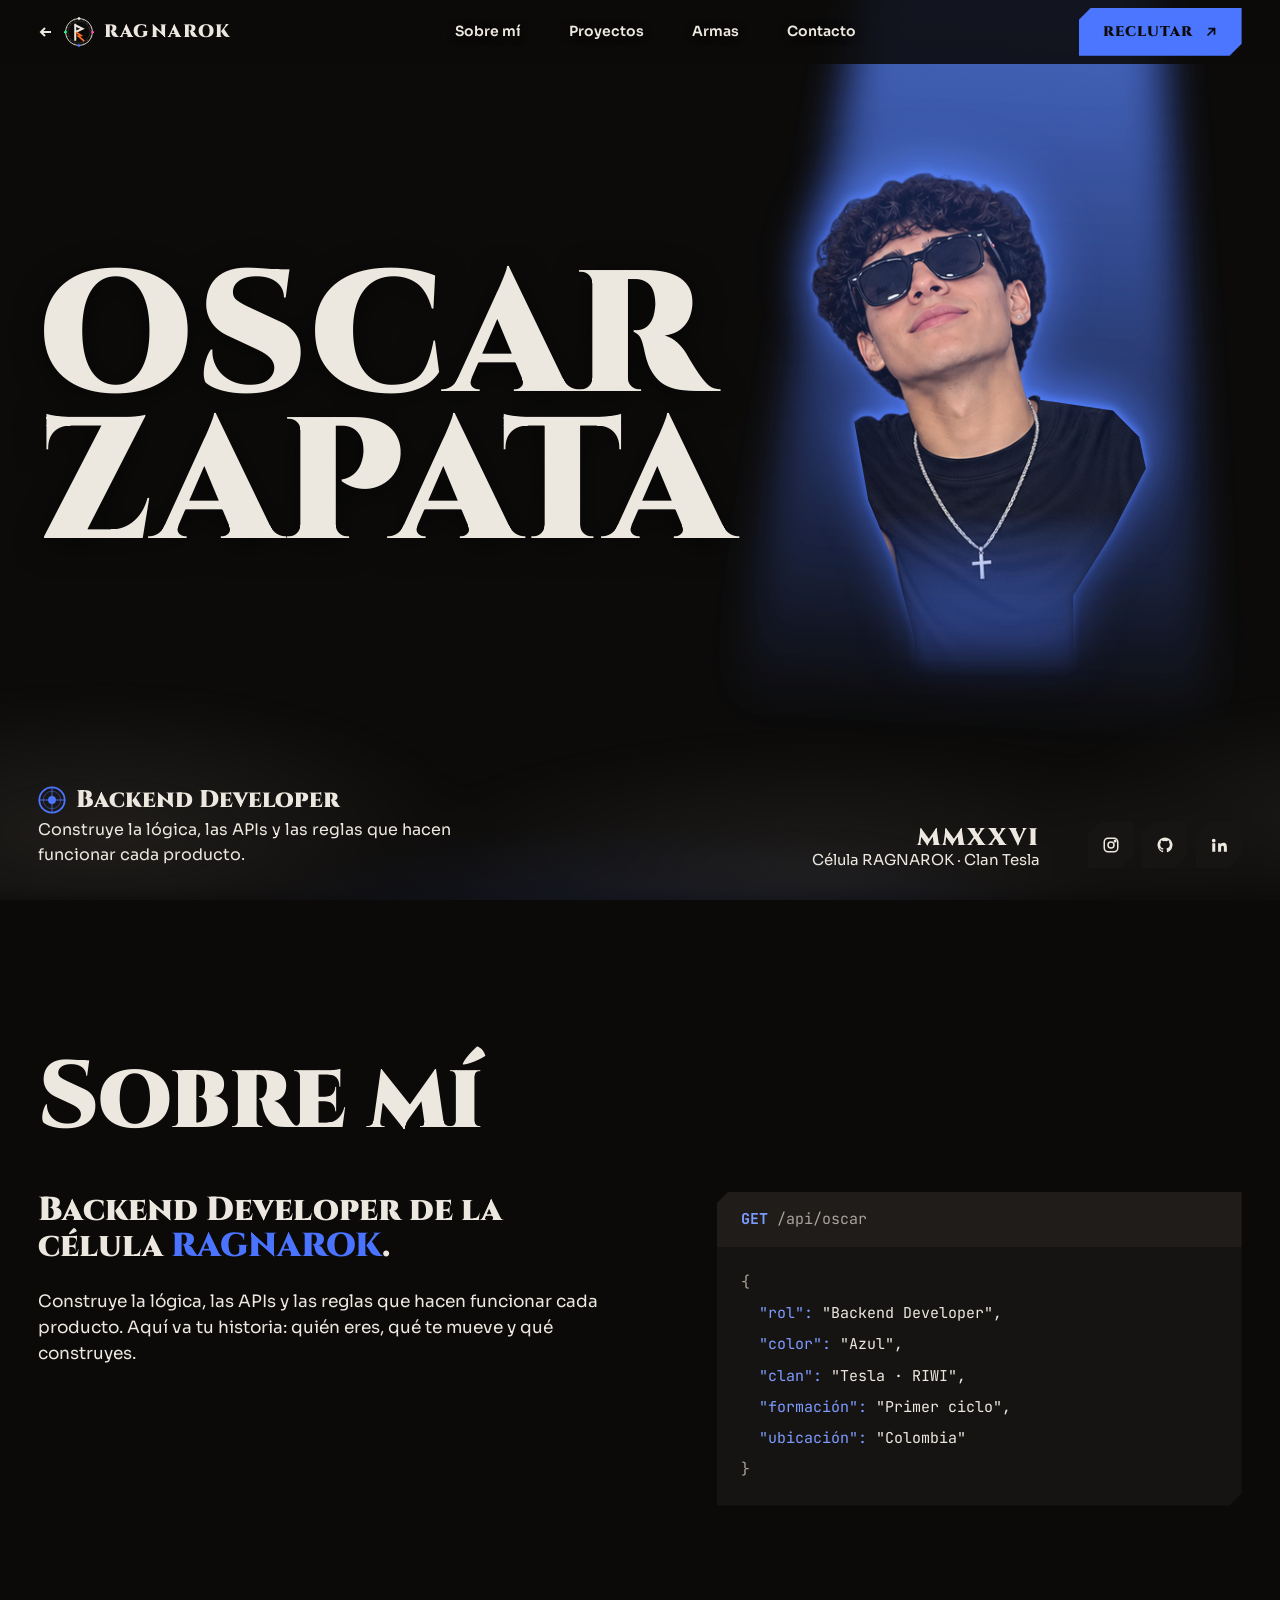
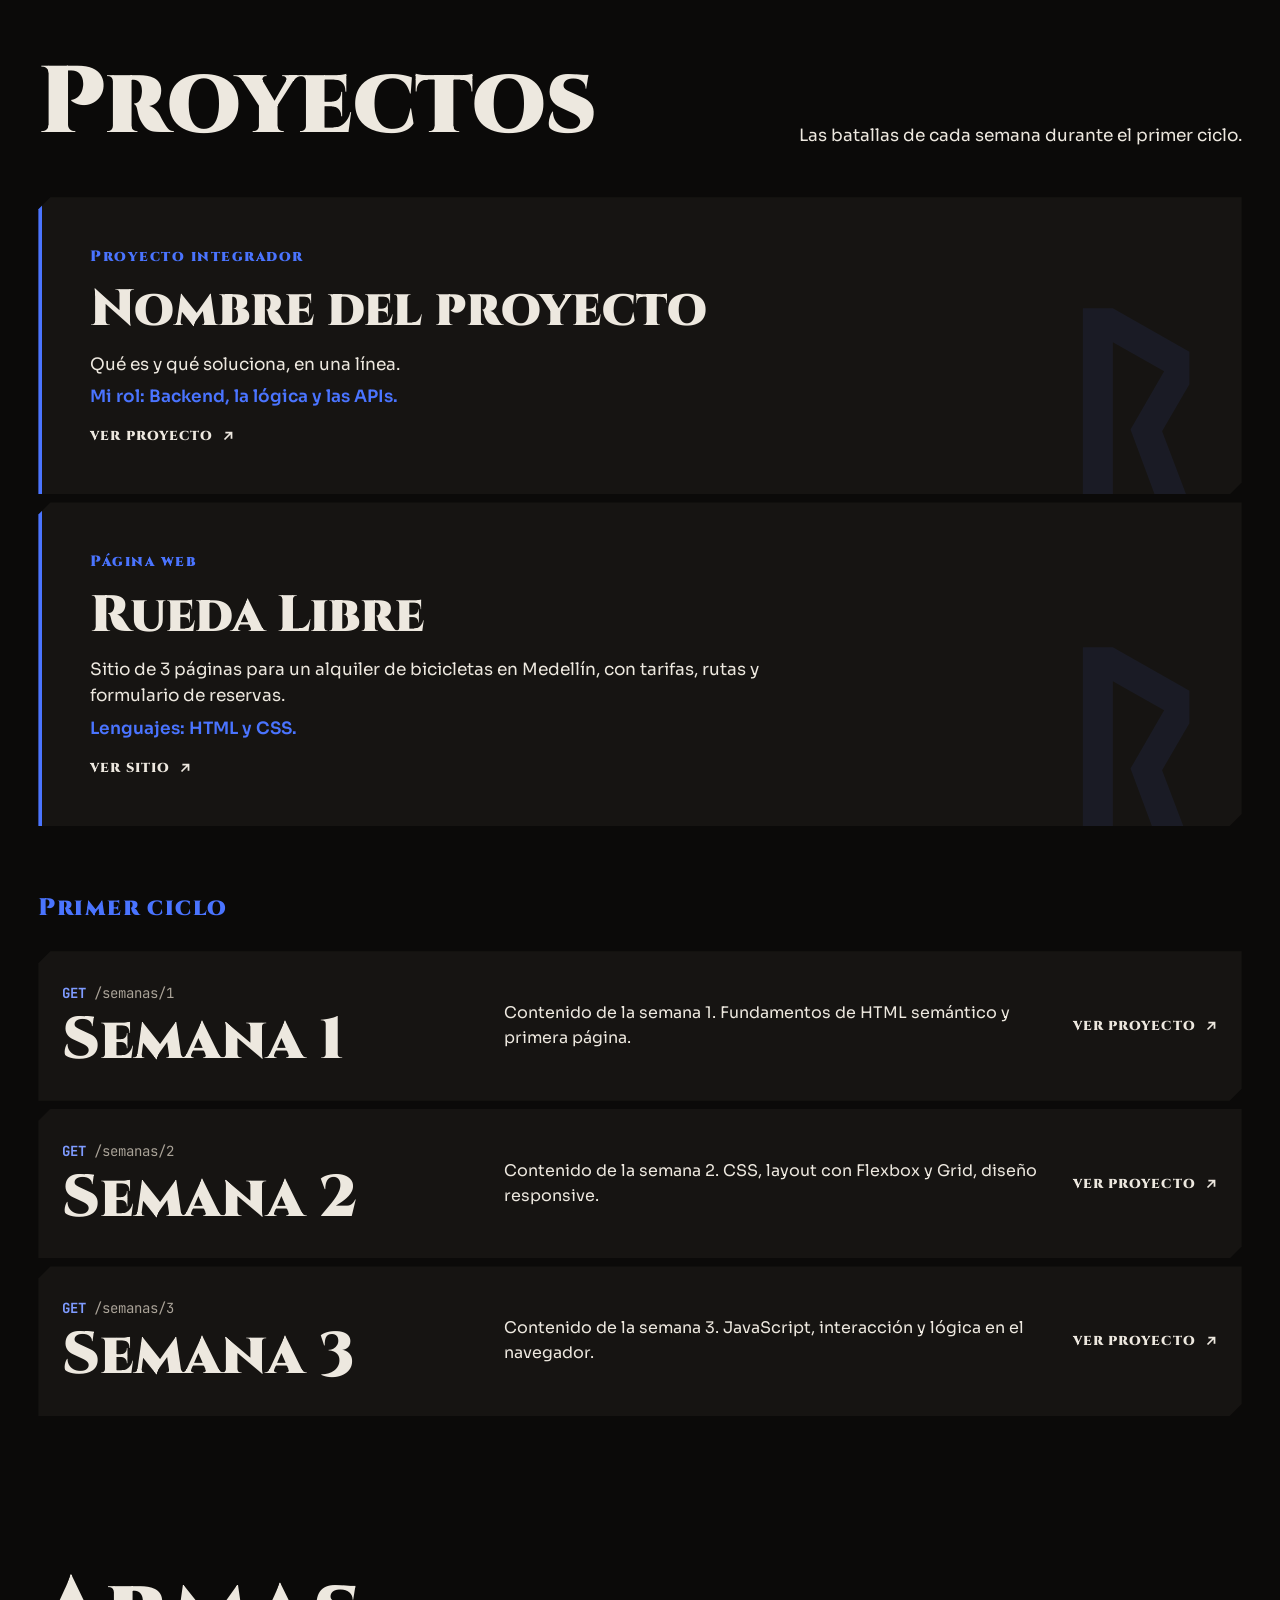
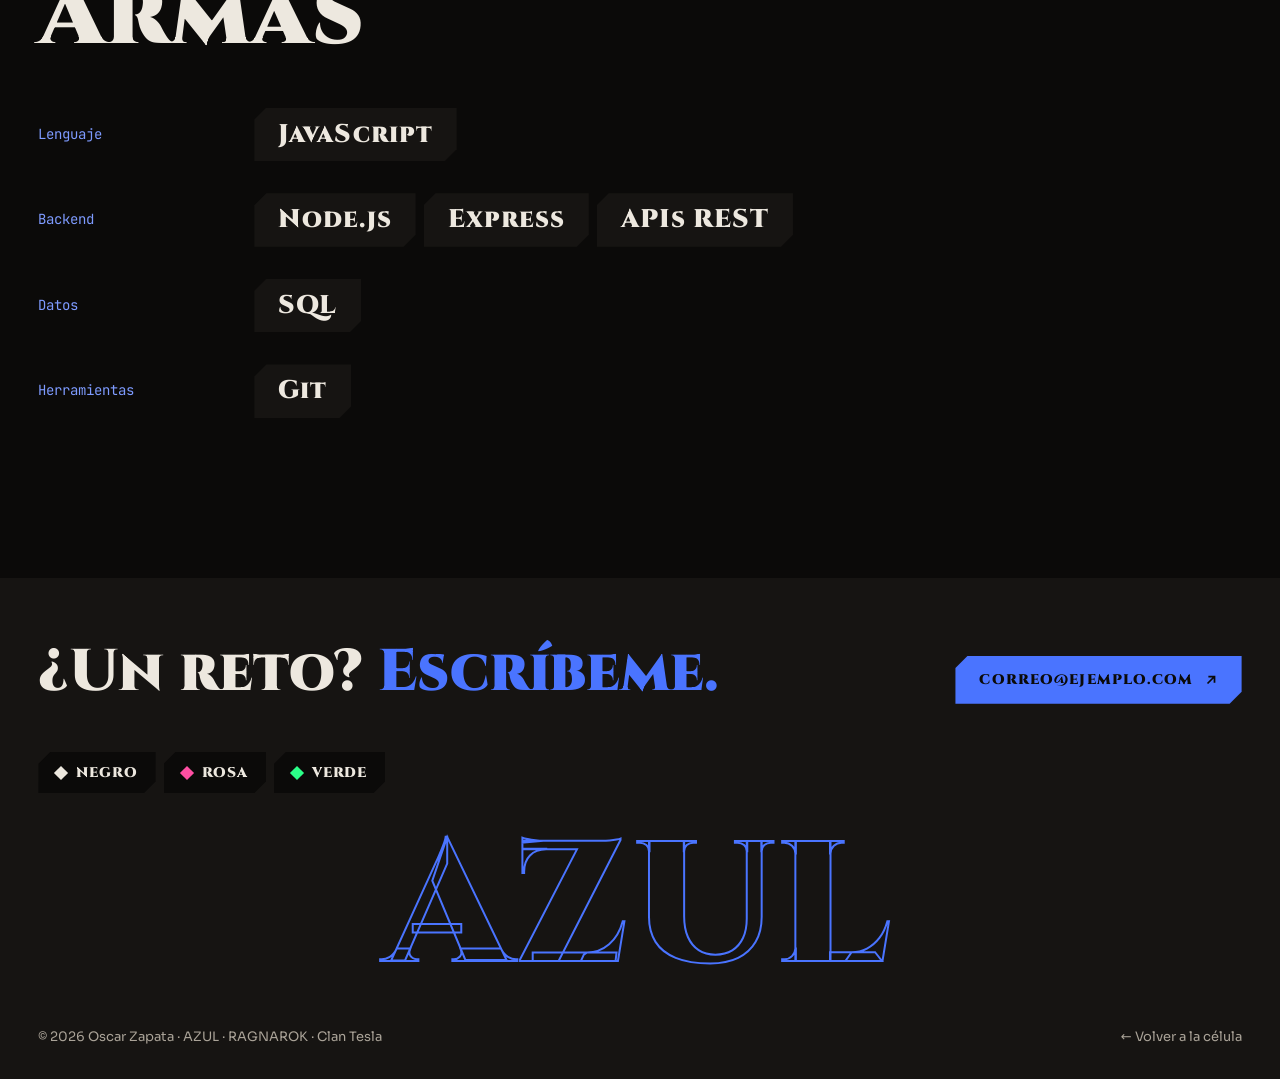
==== commit 1f89277b: "Justes de pagina personal" ====
--- a/miembros/azul/index.html
+++ b/miembros/azul/index.html
@@ -3,11 +3,13 @@
 <head>
   <meta charset="UTF-8">
   <meta name="viewport" content="width=device-width, initial-scale=1.0">
-  <title>AZUL — RAGNAROK</title>
-  <meta name="description" content="Portafolio de AZUL, Backend Developer de RAGNAROK, célula del Clan Tesla.">
+  <title>OSCAR ZAPATA — RAGNAROK</title>
+  <meta name="description" content="Portafolio de Oscar Zapata (AZUL), Backend Developer de RAGNAROK, célula del Clan Tesla.">
+  <script>document.documentElement.classList.add("js");</script>
+  <script src="main.js" defer></script>
   <link rel="preconnect" href="https://fonts.googleapis.com">
   <link rel="preconnect" href="https://fonts.gstatic.com" crossorigin>
-  <link href="https://fonts.googleapis.com/css2?family=Cinzel:wght@700;900&family=Noto+Sans+Runic&family=Sora:wght@400;600&display=swap" rel="stylesheet">
+  <link href="https://fonts.googleapis.com/css2?family=Cinzel:wght@700;900&family=JetBrains+Mono:wght@400;700&family=Noto+Sans+Runic&family=Sora:wght@400;600&display=swap" rel="stylesheet">
   <link rel="icon" href="data:image/svg+xml,%3Csvg xmlns=%27http://www.w3.org/2000/svg%27 viewBox=%270 0 120 120%27%3E%3Crect width=%27120%27 height=%27120%27 rx=%2724%27 fill=%27%230b0a09%27/%3E%3Ccircle cx=%2760%27 cy=%2760%27 r=%2748%27 fill=%27none%27 stroke=%27%23ede8df%27 stroke-width=%276%27/%3E%3Cpath d=%27M45 31V91M45 33l29 14-29 14%27 fill=%27none%27 stroke=%27%23ede8df%27 stroke-width=%2710%27/%3E%3Cpath d=%27M51 63l17 11-11 2 21 18%27 fill=%27none%27 stroke=%27%23ff6a1f%27 stroke-width=%279%27/%3E%3C/svg%3E">
   <link rel="stylesheet" href="style.css">
   <link rel="stylesheet" href="member.css">
@@ -20,28 +22,29 @@
     <symbol id="arrow" viewBox="0 0 16 16"><path d="M4 12 12 4M5 4h7v7" fill="none" stroke="currentColor" stroke-width="2"/></symbol>
   </svg>
 
+  <nav class="nav" aria-label="Principal">
+    <a class="back" href="../../index.html#guerreros">
+      <svg viewBox="0 0 16 16" fill="none" stroke="currentColor" stroke-width="2" aria-hidden="true"><path d="M13 8H3M7 4 3 8l4 4"/></svg>
+      <svg class="logo-mark" aria-hidden="true"><use href="#logo"/></svg>
+      RAGNAROK
+    </a>
+    <ul class="nav__links">
+      <li><a href="#sobre-mi">Sobre mí</a></li>
+      <li><a href="#proyectos">Proyectos</a></li>
+      <li><a href="#skills">Armas</a></li>
+      <li><a href="#contacto">Contacto</a></li>
+    </ul>
+    <a class="pill" href="#contacto">Reclutar <svg aria-hidden="true"><use href="#arrow"/></svg></a>
+  </nav>
+
   <header class="m-hero" id="inicio">
-    <nav class="nav" aria-label="Principal">
-      <a class="back" href="../../index.html#guerreros">
-        <svg viewBox="0 0 16 16" fill="none" stroke="currentColor" stroke-width="2" aria-hidden="true"><path d="M13 8H3M7 4 3 8l4 4"/></svg>
-        <svg class="logo-mark" aria-hidden="true"><use href="#logo"/></svg>
-        RAGNAROK
-      </a>
-      <ul class="nav__links">
-        <li><a href="#sobre-mi">Sobre mí</a></li>
-        <li><a href="#proyectos">Proyectos</a></li>
-        <li><a href="#skills">Armas</a></li>
-        <li><a href="#contacto">Contacto</a></li>
-      </ul>
-      <a class="pill" href="#contacto">Reclutar <svg aria-hidden="true"><use href="#arrow"/></svg></a>
-    </nav>
-
     <div class="m-stage">
-      <h1 class="m-title">AZUL</h1>
+      <h1 class="m-title"><span>Oscar</span> <span>Zapata</span></h1>
       <figure class="m-figure">
-        <img class="m-photo m-photo--base" src="../../assets/team.png" width="1402" height="1122" alt="">
         <span class="m-beam" aria-hidden="true"></span>
-        <img class="m-photo m-photo--spot" src="../../assets/team.png" width="1402" height="1122" alt="AZUL, Backend Developer de RAGNAROK, bajo su reflector de color">
+        <div class="m-crop">
+          <img class="m-photo" src="../../assets/team.png" width="1402" height="1122" alt="Oscar Zapata, Backend Developer de RAGNAROK, bajo su reflector azul">
+        </div>
         <span class="m-beam m-beam--front" aria-hidden="true"></span>
       </figure>
     </div>
@@ -73,13 +76,16 @@
           <p class="about__big">Backend Developer de la célula <em>RAGNAROK</em>.</p>
           <p class="section__lead" style="margin-top:24px">Construye la lógica, las APIs y las reglas que hacen funcionar cada producto. Aquí va tu historia: quién eres, qué te mueve y qué construyes.</p>
         </div>
-        <ul class="about__facts" data-reveal style="--d:160ms">
-          <li><span>Rol</span><strong>Backend Developer</strong></li>
-          <li><span>Color</span><strong>Azul</strong></li>
-          <li><span>Clan</span><strong>Tesla · RIWI</strong></li>
-          <li><span>Formación</span><strong>Primer ciclo</strong></li>
-          <li><span>Ubicación</span><strong>Colombia</strong></li>
-        </ul>
+        <div class="api" data-reveal style="--d:160ms">
+          <p class="api__req"><b>GET</b> /api/oscar</p>
+          <dl class="api__body">
+            <div><dt>rol</dt><dd>Backend Developer</dd></div>
+            <div><dt>color</dt><dd>Azul</dd></div>
+            <div><dt>clan</dt><dd>Tesla · RIWI</dd></div>
+            <div><dt>formación</dt><dd>Primer ciclo</dd></div>
+            <div><dt>ubicación</dt><dd>Colombia</dd></div>
+          </dl>
+        </div>
       </div>
     </section>
 
@@ -95,20 +101,27 @@
         <span class="m-quest__text">Qué es y qué soluciona, en una línea. <b>Mi rol: Backend, la lógica y las APIs.</b></span>
         <span class="week__go">Ver proyecto <svg aria-hidden="true"><use href="#arrow"/></svg></span>
       </a>
+      <a class="m-quest" href="https://zeus18416.github.io/rueda-libre/" target="_blank" rel="noopener" data-reveal>
+        <span class="m-quest__rune" aria-hidden="true">ᚱ</span>
+        <span class="m-quest__kicker">Página web</span>
+        <span class="m-quest__name">Rueda Libre</span>
+        <span class="m-quest__text">Sitio de 3 páginas para un alquiler de bicicletas en Medellín, con tarifas, rutas y formulario de reservas. <b>Lenguajes: HTML y CSS.</b></span>
+        <span class="week__go">Ver sitio <svg aria-hidden="true"><use href="#arrow"/></svg></span>
+      </a>
       <h3 class="cycle">Primer ciclo</h3>
       <div class="weeks">
         <a class="week" data-reveal style="--d:0ms" href="#proyectos">
-          <span class="week__name">Semana 1</span>
+          <span class="week__head"><span class="route"><b>GET</b> /semanas/1</span><span class="week__name">Semana 1</span></span>
           <p class="week__desc">Contenido de la semana 1. Fundamentos de HTML semántico y primera página.</p>
           <span class="week__go">Ver proyecto <svg aria-hidden="true"><use href="#arrow"/></svg></span>
         </a>
         <a class="week" data-reveal style="--d:80ms" href="#proyectos">
-          <span class="week__name">Semana 2</span>
+          <span class="week__head"><span class="route"><b>GET</b> /semanas/2</span><span class="week__name">Semana 2</span></span>
           <p class="week__desc">Contenido de la semana 2. CSS, layout con Flexbox y Grid, diseño responsive.</p>
           <span class="week__go">Ver proyecto <svg aria-hidden="true"><use href="#arrow"/></svg></span>
         </a>
         <a class="week" data-reveal style="--d:160ms" href="#proyectos">
-          <span class="week__name">Semana 3</span>
+          <span class="week__head"><span class="route"><b>GET</b> /semanas/3</span><span class="week__name">Semana 3</span></span>
           <p class="week__desc">Contenido de la semana 3. JavaScript, interacción y lógica en el navegador.</p>
           <span class="week__go">Ver proyecto <svg aria-hidden="true"><use href="#arrow"/></svg></span>
         </a>
@@ -117,15 +130,18 @@
 
     <section class="section" id="skills" aria-labelledby="t-skills">
       <div class="section__head"><h2 class="section__title" id="t-skills" data-reveal>Armas</h2></div>
-      <ul class="skills" data-reveal style="--d:80ms">
-        <li class="skill">JavaScript</li><li class="skill">Node.js</li><li class="skill">Express</li><li class="skill">APIs REST</li><li class="skill">SQL</li><li class="skill">Git</li>
-      </ul>
+      <dl class="stack" data-reveal style="--d:80ms">
+        <div class="stack__layer"><dt>Lenguaje</dt><dd><ul class="skills"><li class="skill">JavaScript</li></ul></dd></div>
+        <div class="stack__layer"><dt>Backend</dt><dd><ul class="skills"><li class="skill">Node.js</li><li class="skill">Express</li><li class="skill">APIs REST</li></ul></dd></div>
+        <div class="stack__layer"><dt>Datos</dt><dd><ul class="skills"><li class="skill">SQL</li></ul></dd></div>
+        <div class="stack__layer"><dt>Herramientas</dt><dd><ul class="skills"><li class="skill">Git</li></ul></dd></div>
+      </dl>
     </section>
   </main>
 
   <footer class="footer m-contact" id="contacto">
     <div class="footer__top">
-      <h2 class="footer__cta" data-reveal>¿Una batalla? <em>Escríbeme.</em></h2>
+      <h2 class="footer__cta" data-reveal>¿Un reto? <em>Escríbeme.</em></h2>
       <div class="footer__links">
         <a class="pill" href="#contacto">correo@ejemplo.com <svg aria-hidden="true"><use href="#arrow"/></svg></a>
       </div>
@@ -139,7 +155,7 @@
     </nav>
     <p class="footer__word" aria-hidden="true">AZUL</p>
     <div class="footer__legal">
-      <span>© 2026 AZUL · RAGNAROK · Clan Tesla</span>
+      <span>© 2026 Oscar Zapata · AZUL · RAGNAROK · Clan Tesla</span>
       <a href="../../index.html">← Volver a la célula</a>
     </div>
   </footer>
--- a/miembros/azul/style.css
+++ b/miembros/azul/style.css
@@ -29,6 +29,7 @@
   --f-brand: "Cinzel", "Trajan Pro", Georgia, serif;
   --f-text: "Sora", system-ui, sans-serif;
   --f-rune: "Noto Sans Runic", "Segoe UI Historic", sans-serif;
+  --f-code: "JetBrains Mono", ui-monospace, monospace;
 
   --s-1: 4px; --s-2: 8px; --s-3: 16px; --s-4: 24px; --s-5: 32px;
   --s-6: 48px; --s-7: 64px; --s-8: 96px; --s-9: 160px;
@@ -585,8 +586,3 @@
 }
 .footer__lockup { display: grid; justify-items: center; gap: var(--s-4); }
 .footer__mark { width: clamp(72px, 9vw, 140px); height: clamp(72px, 9vw, 140px); color: var(--ink); }
-
-/* ---------- ANIMACIONES EN PAUSA ----------
-   Se activan despues: borrar esta regla para recuperar
-   el encendido de reflectores, fuego y humo. */
-*, *::before, *::after { animation: none !important; }
--- a/miembros/azul/member.css
+++ b/miembros/azul/member.css
@@ -4,13 +4,20 @@
    ========================================================= */
 body[data-member="negro"]  { --accent: var(--negro);  --accent-hover: #ffffff; --rgb: var(--rgb-negro);  --tilt: -16deg; --x: 24%; --l: 0%;  --r: 35%; }
 body[data-member="rosado"] { --accent: var(--rosado); --accent-hover: #ff86c0; --rgb: var(--rgb-rosado); --tilt: -7deg; --x: 42%; --l: 29%; --r: 54%; }
-body[data-member="azul"]   { --accent: var(--azul);   --accent-hover: #7e9bff; --rgb: var(--rgb-azul);   --tilt: 7deg; --x: 56%; --l: 46%; --r: 70%; }
+body[data-member="azul"]   { --accent: var(--azul);   --accent-hover: #7e9bff; --rgb: var(--rgb-azul);   --tilt: 3deg; --x: 50%; }
 body[data-member="verde"]  { --accent: var(--verde);  --accent-hover: #7dffb6; --rgb: var(--rgb-verde);  --tilt: 16deg; --x: 80%; --l: 65%; --r: 100%; }
 ::selection { background: var(--accent); color: var(--on-accent); }
 
+/* alto del nav fijo: reserva su espacio en el hero y al saltar a una sección */
+:root { --nav-h: 64px; }
+@media (max-width: 819px) { :root { --nav-h: 108px; } }
+@media (max-width: 479px) { :root { --nav-h: 90px; } }
+html { scroll-padding-top: var(--nav-h); }
+
 .m-hero {
   position: relative; overflow: hidden; isolation: isolate;
-  display: grid; grid-template-rows: auto 1fr auto;
+  display: grid; grid-template-rows: 1fr auto;
+  padding-top: var(--nav-h);
 }
 .m-hero::before {
   content: ""; position: absolute; z-index: 0; inset: auto -10% -20% -10%; height: 70%;
@@ -18,7 +25,27 @@
   pointer-events: none;
   animation: burn 4s ease-in-out infinite alternate;
 }
-.m-hero .pill { background: var(--accent); color: var(--on-accent); }
+
+/* nav fijo: va fuera del hero porque su overflow e isolation lo atraparían */
+.nav {
+  position: fixed; top: 0; left: 0; right: 0; z-index: 50;
+  padding: var(--s-2) var(--gutter);
+  background: rgb(11 10 9 / .88);
+  -webkit-backdrop-filter: blur(10px);
+          backdrop-filter: blur(10px);
+}
+.nav .pill { background: var(--accent); color: var(--on-accent); }
+
+/* en móvil los enlaces pasan a una fila propia bajo la marca */
+@media (max-width: 819px) {
+  .nav { flex-wrap: wrap; row-gap: var(--s-2); }
+  .nav__links { display: flex; order: 3; width: 100%; justify-content: space-between; gap: var(--s-3); font-size: 13px; }
+  .nav__links a { display: block; padding: var(--s-2) 0; }
+}
+/* sin espacio para el botón: "Contacto" ya lleva al mismo sitio */
+@media (max-width: 479px) { .nav .pill { display: none; } }
+/* móviles muy estrechos: los cuatro enlaces deben caber en una sola fila */
+@media (max-width: 359px) { .nav__links { gap: var(--s-2); font-size: 12px; } }
 
 .back .logo-mark { width: 30px; height: 30px; }
 .back {
@@ -30,21 +57,25 @@
 
 .m-stage {
   position: relative; display: flex; justify-content: center; align-items: flex-end;
-  min-height: 0; padding-top: 20vw;
+  min-height: 0; padding-top: 26vw;
 }
 .m-title {
   position: absolute; z-index: 2; left: 0; right: 0; top: var(--s-2);
-  font-family: var(--f-brand); font-weight: 900;
-  font-size: clamp(64px, 19vw, 300px); line-height: .85; letter-spacing: .01em;
+  font-family: var(--f-brand); font-weight: 900; text-transform: uppercase;
+  --fs: clamp(56px, min(19vw, 30svh), 300px);
+  font-size: var(--fs); line-height: .85; letter-spacing: .01em;
   text-align: center; color: var(--ink);
   text-shadow: 0 6px 30px rgb(0 0 0 / .6);
-  animation: rise 700ms var(--ease) both;
-}
-.m-figure { position: relative; margin: 0; width: 100%; aspect-ratio: 1402 / 1122; }
+  /* sin fill "forwards": dejaría fija la opacidad y anularía el desvanecido del parallax */
+  animation: rise 700ms var(--ease) backwards;
+}
+.m-title span { display: block; }
+/* ventana de 460×700 px sobre team.png, centrada en el guerrero */
+.m-figure { position: relative; margin: 0; width: min(86%, 560px); aspect-ratio: 460 / 700; }
 
 /* reflector del guerrero */
 .m-beam {
-  --w: 46%;
+  --w: 110%;
   rotate: var(--tilt, 0deg); transform-origin: 50% 100%;
   position: absolute; z-index: 3;
   left: calc(var(--x) - var(--w) / 2); width: var(--w);
@@ -60,29 +91,32 @@
 }
 .m-beam--front { z-index: 5; opacity: .5; animation-name: power-front; }
 
-.m-photo {
-  position: absolute; inset: 0; z-index: 2; width: 100%; height: 100%;
-  -webkit-mask-image: linear-gradient(to bottom, #000 72%, transparent 100%);
-          mask-image: linear-gradient(to bottom, #000 72%, transparent 100%);
-}
-/* el resto del clan queda en la sombra */
-.m-photo--base { z-index: 1; filter: grayscale(1) brightness(.28); animation: enter 700ms var(--ease) 80ms both; }
-/* el guerrero: a color y con luz de contorno */
-.m-photo--spot {
-  z-index: 4;
-  --side: linear-gradient(to right, transparent var(--l), #000 calc(var(--l) + 5%), #000 calc(var(--r) - 5%), transparent var(--r));
-  -webkit-mask-image: linear-gradient(to bottom, #000 72%, transparent 100%), var(--side);
-  -webkit-mask-composite: source-in;
-          mask-image: linear-gradient(to bottom, #000 72%, transparent 100%), var(--side);
-          mask-composite: intersect;
+/* la luz de contorno va en el contenedor para seguir el recorte de la foto */
+.m-crop {
+  position: absolute; inset: 0; z-index: 4;
   filter: drop-shadow(0 -3px 4px rgb(var(--rgb))) drop-shadow(0 -10px 24px rgb(var(--rgb) / .85));
   animation: enter 700ms var(--ease) 160ms both;
 }
+/* team.png escalada a la ventana: 1402/460, 1122/700, -590/460 y -60/700 */
+.m-photo {
+  position: absolute; max-width: none;
+  width: 304.78%; height: 160.29%; left: -128.26%; top: -8.57%;
+  /* silueta del guerrero, en % de la imagen original */
+  clip-path: polygon(46% 11%, 52% 10%, 60% 11%, 64.5% 20%, 63.5% 33.5%, 69% 34.5%, 71% 37%, 71.5% 40%, 69% 46%, 66% 52%, 66% 62%, 54% 62%, 54% 56%, 52.5% 49%, 50.5% 43%, 49.5% 36%, 48.8% 31%, 46% 24%);
+  -webkit-mask-image: linear-gradient(to bottom, #000 44%, transparent 60%);
+          mask-image: linear-gradient(to bottom, #000 44%, transparent 60%);
+}
 
 @media (min-width: 900px) {
   .m-hero { height: 100svh; min-height: 680px; }
-  .m-stage { padding-top: 0; }
+  .m-stage { padding-top: 0; justify-content: flex-end; padding-right: clamp(32px, 7vw, 120px); }
   .m-figure { width: auto; height: calc(100% - 3vw); max-width: 100%; }
+  /* el nombre a la izquierda; la foto solo pisa el final para que se siga leyendo */
+  .m-title {
+    --fs: min(13.5vw, 27svh);
+    left: var(--gutter); right: auto; top: calc(50% - var(--fs) * .85);
+    text-align: left;
+  }
 }
 
 .m-foot {
@@ -109,14 +143,33 @@
   font-size: clamp(24px, 2.6vw, 36px); line-height: 1.1; max-width: 22ch;
 }
 .about__big em { font-style: normal; color: var(--accent); }
-.about__facts { display: grid; gap: var(--s-2); }
-.about__facts li {
-  display: flex; justify-content: space-between; gap: var(--s-3);
-  padding: var(--s-4); background: var(--bg-2); clip-path: var(--plate);
-}
-.about__facts span { color: var(--ink-2); }
-.about__facts strong { font-weight: 600; text-align: right; }
 @media (min-width: 900px) { .about { grid-template-columns: 1.2fr 1fr; align-items: start; } }
+
+/* panel de respuesta de API */
+.api {
+  background: var(--bg-2); clip-path: var(--plate); --bevel: 18px;
+  font-family: var(--f-code); font-size: 15px;
+}
+.api__req {
+  padding: var(--s-3) var(--s-4);
+  background: var(--bg-3); color: var(--ink-2);
+}
+.api__req b, .route b { color: var(--accent-hover); font-weight: 700; }
+.api__body { margin: 0; padding: var(--s-4); display: grid; gap: var(--s-2); }
+.api__body::before, .api__body::after { color: var(--ink-2); }
+.api__body::before { content: "{"; }
+.api__body::after { content: "}"; }
+.api__body div { display: flex; flex-wrap: wrap; gap: 0 1ch; padding-left: 2ch; }
+.api__body dt { color: var(--accent-hover); }
+.api__body dt::before { content: '"'; content: '"' / ""; }
+.api__body dt::after { content: '":'; content: '":' / ""; }
+.api__body dd { margin: 0; }
+.api__body dd::before { content: '"'; content: '"' / ""; }
+.api__body dd::after { content: '",'; content: '",' / ""; }
+.api__body div:last-child dd::after { content: '"'; content: '"' / ""; }
+
+/* etiqueta de ruta */
+.route { font-family: var(--f-code); font-size: 14px; color: var(--ink-2); }
 
 /* proyectos */
 .m-quest {
@@ -127,6 +180,8 @@
   border-left: 4px solid var(--accent);
   transition: transform 160ms var(--ease);
 }
+/* tarjetas seguidas: separación corta, como las semanas */
+.m-quest:has(+ .m-quest) { margin-bottom: var(--s-2); }
 .m-quest__rune {
   position: absolute; z-index: -1; right: 2%; bottom: -30%;
   font-family: var(--f-rune); font-size: clamp(200px, 26vw, 380px); line-height: 1;
@@ -138,6 +193,8 @@
 .m-quest__text b { display: block; margin-top: 6px; font-weight: 600; color: var(--accent); }
 .m-quest:hover .week__go svg, .m-quest:focus-visible .week__go svg { transform: translate(3px, -3px); }
 .m-quest:active { transform: scale(.99); }
+/* clip-path recorta el outline exterior: el foco se dibuja por dentro */
+.m-quest:focus-visible, .others a:focus-visible { outline: 2px solid var(--ink); outline-offset: -6px; }
 
 .cycle { font-family: var(--f-display); font-weight: 900; font-size: 24px; letter-spacing: .06em; margin-bottom: var(--s-4); color: var(--accent); }
 .weeks { display: grid; gap: var(--s-2); }
@@ -155,14 +212,24 @@
 }
 .week:hover, .week:focus-visible { color: var(--on-accent); outline: none; }
 .week:hover::before, .week:focus-visible::before { transform: scaleY(1); }
+.week__head { display: grid; gap: var(--s-2); }
+.week:hover .route, .week:focus-visible .route,
+.week:hover .route b, .week:focus-visible .route b { color: inherit; }
 .week__name { font-family: var(--f-display); font-weight: 900; font-size: clamp(32px, 4.6vw, 68px); line-height: .95; }
 .week__desc { max-width: 46ch; }
 .week__go { display: inline-flex; align-items: center; gap: 8px; font-family: var(--f-display); font-weight: 900; font-size: 13px; letter-spacing: .08em; text-transform: uppercase; }
 .week__go svg { width: 14px; height: 14px; transition: transform var(--dur) var(--ease); }
-.week:hover .week__go svg { transform: translate(3px, -3px); }
+.week:hover .week__go svg, .week:focus-visible .week__go svg { transform: translate(3px, -3px); }
 @media (min-width: 900px) { .week { grid-template-columns: 1fr 1.3fr auto; } }
 
-/* armas = skills */
+/* armas = skills, agrupadas por capa */
+.stack { margin: 0; display: grid; gap: var(--s-5); }
+.stack__layer { display: grid; gap: var(--s-3); }
+.stack__layer dt { font-family: var(--f-code); font-size: 14px; color: var(--accent-hover); }
+.stack__layer dd { margin: 0; }
+@media (min-width: 900px) {
+  .stack__layer { grid-template-columns: 200px 1fr; align-items: center; }
+}
 .skills { display: flex; flex-wrap: wrap; gap: var(--s-2); }
 .skill {
   padding: 14px 24px; clip-path: var(--plate); --bevel: 10px;
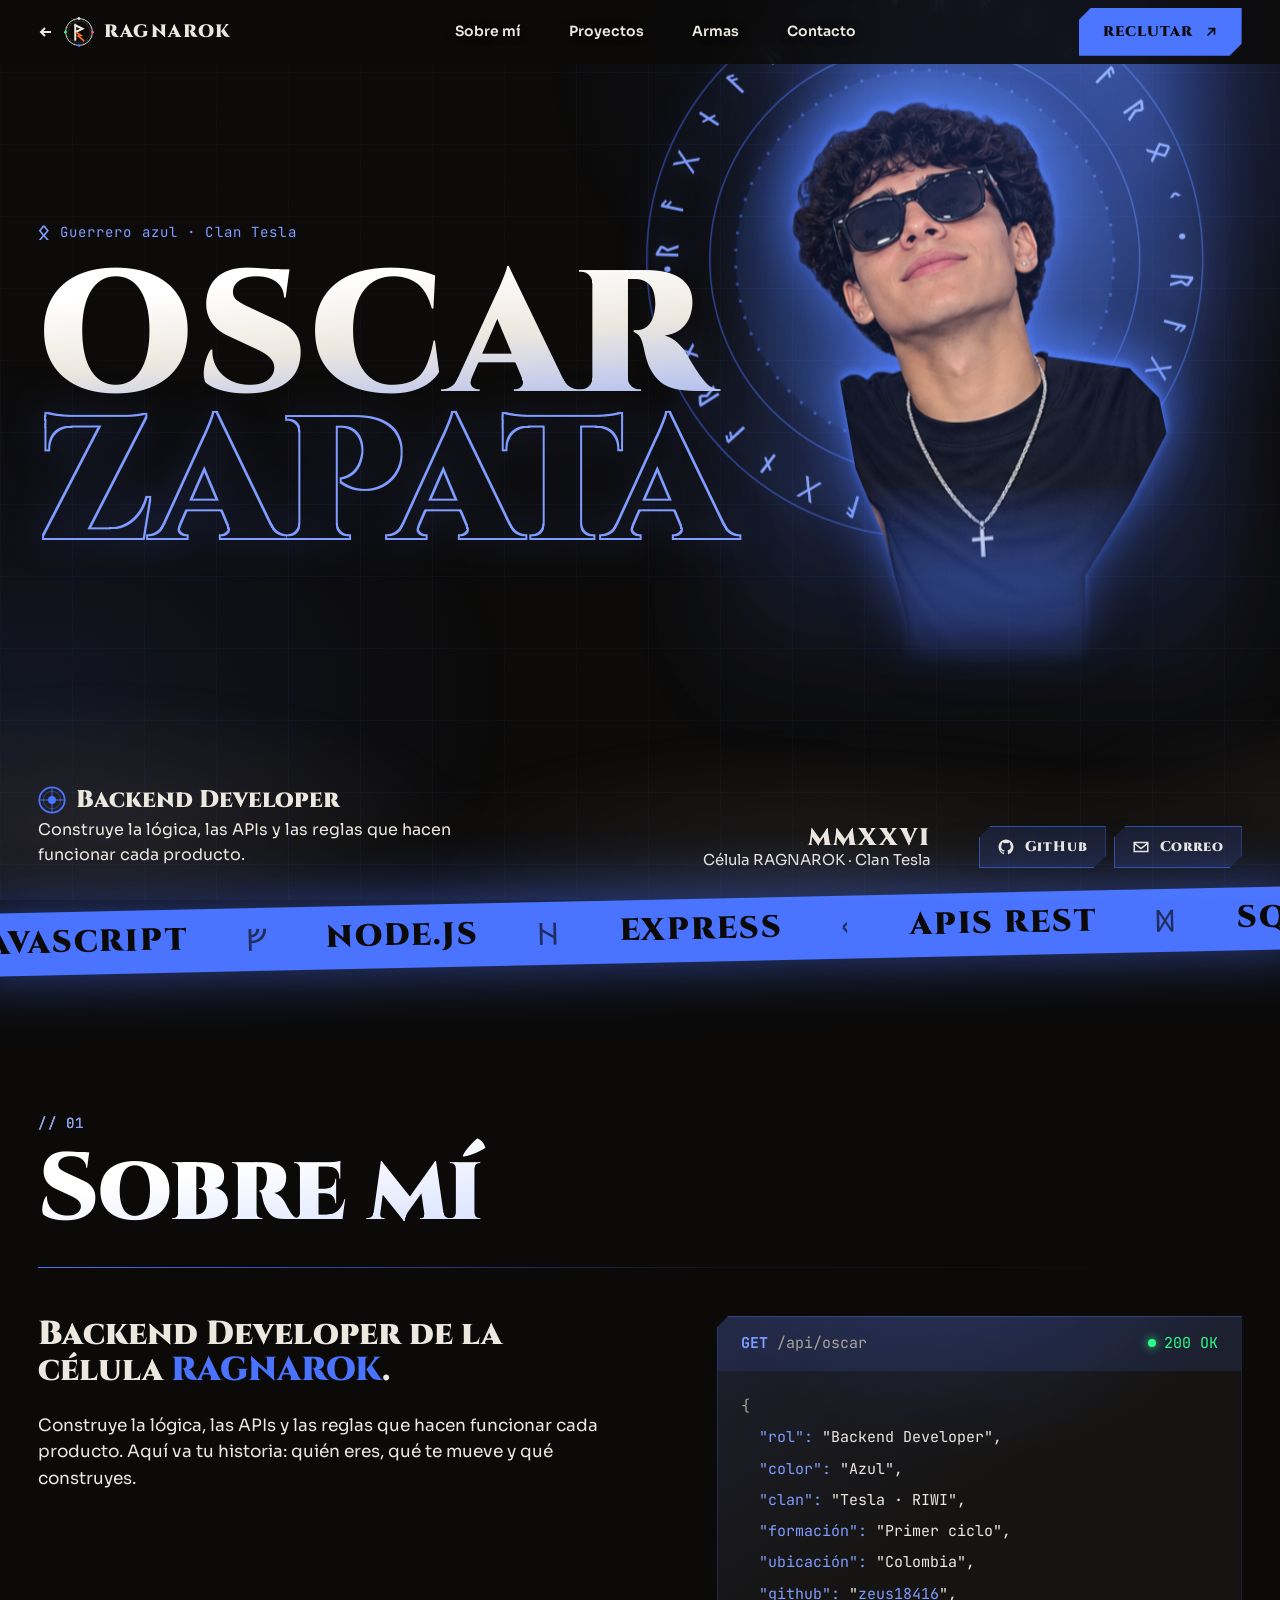
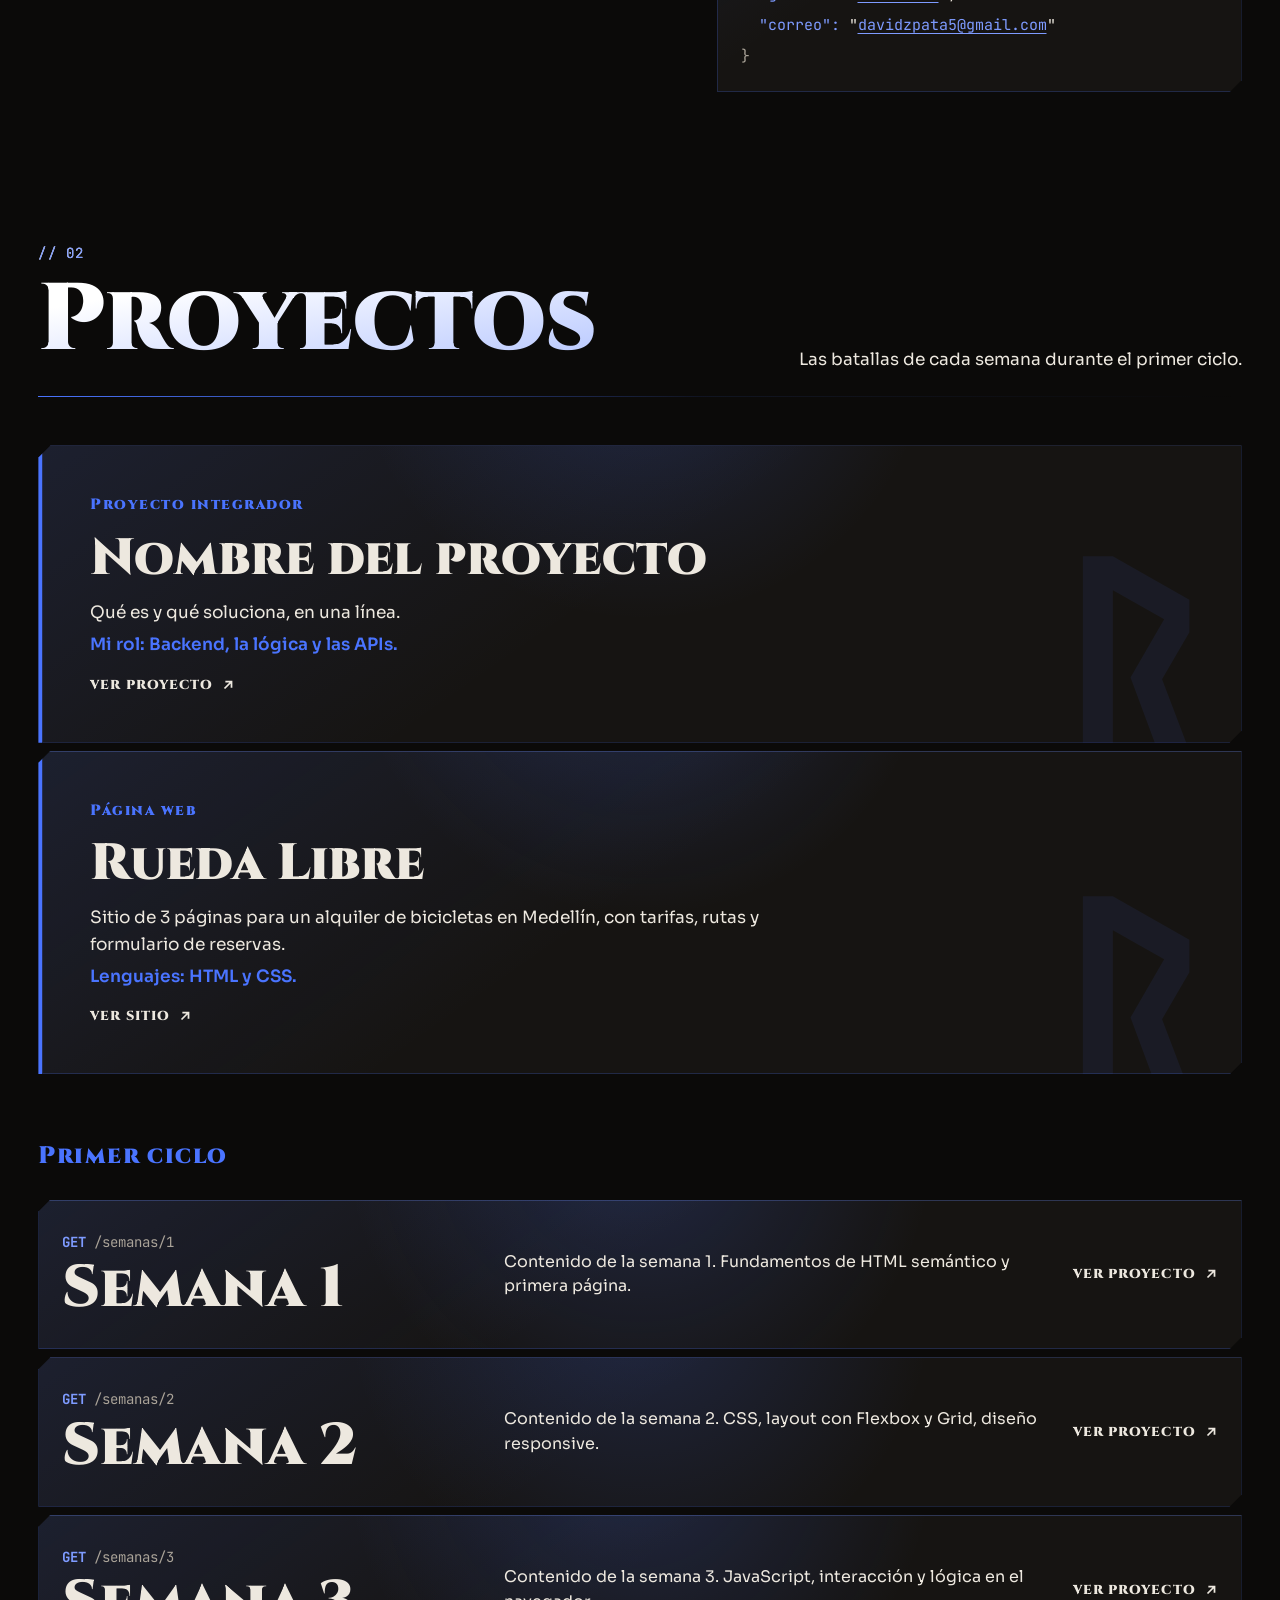
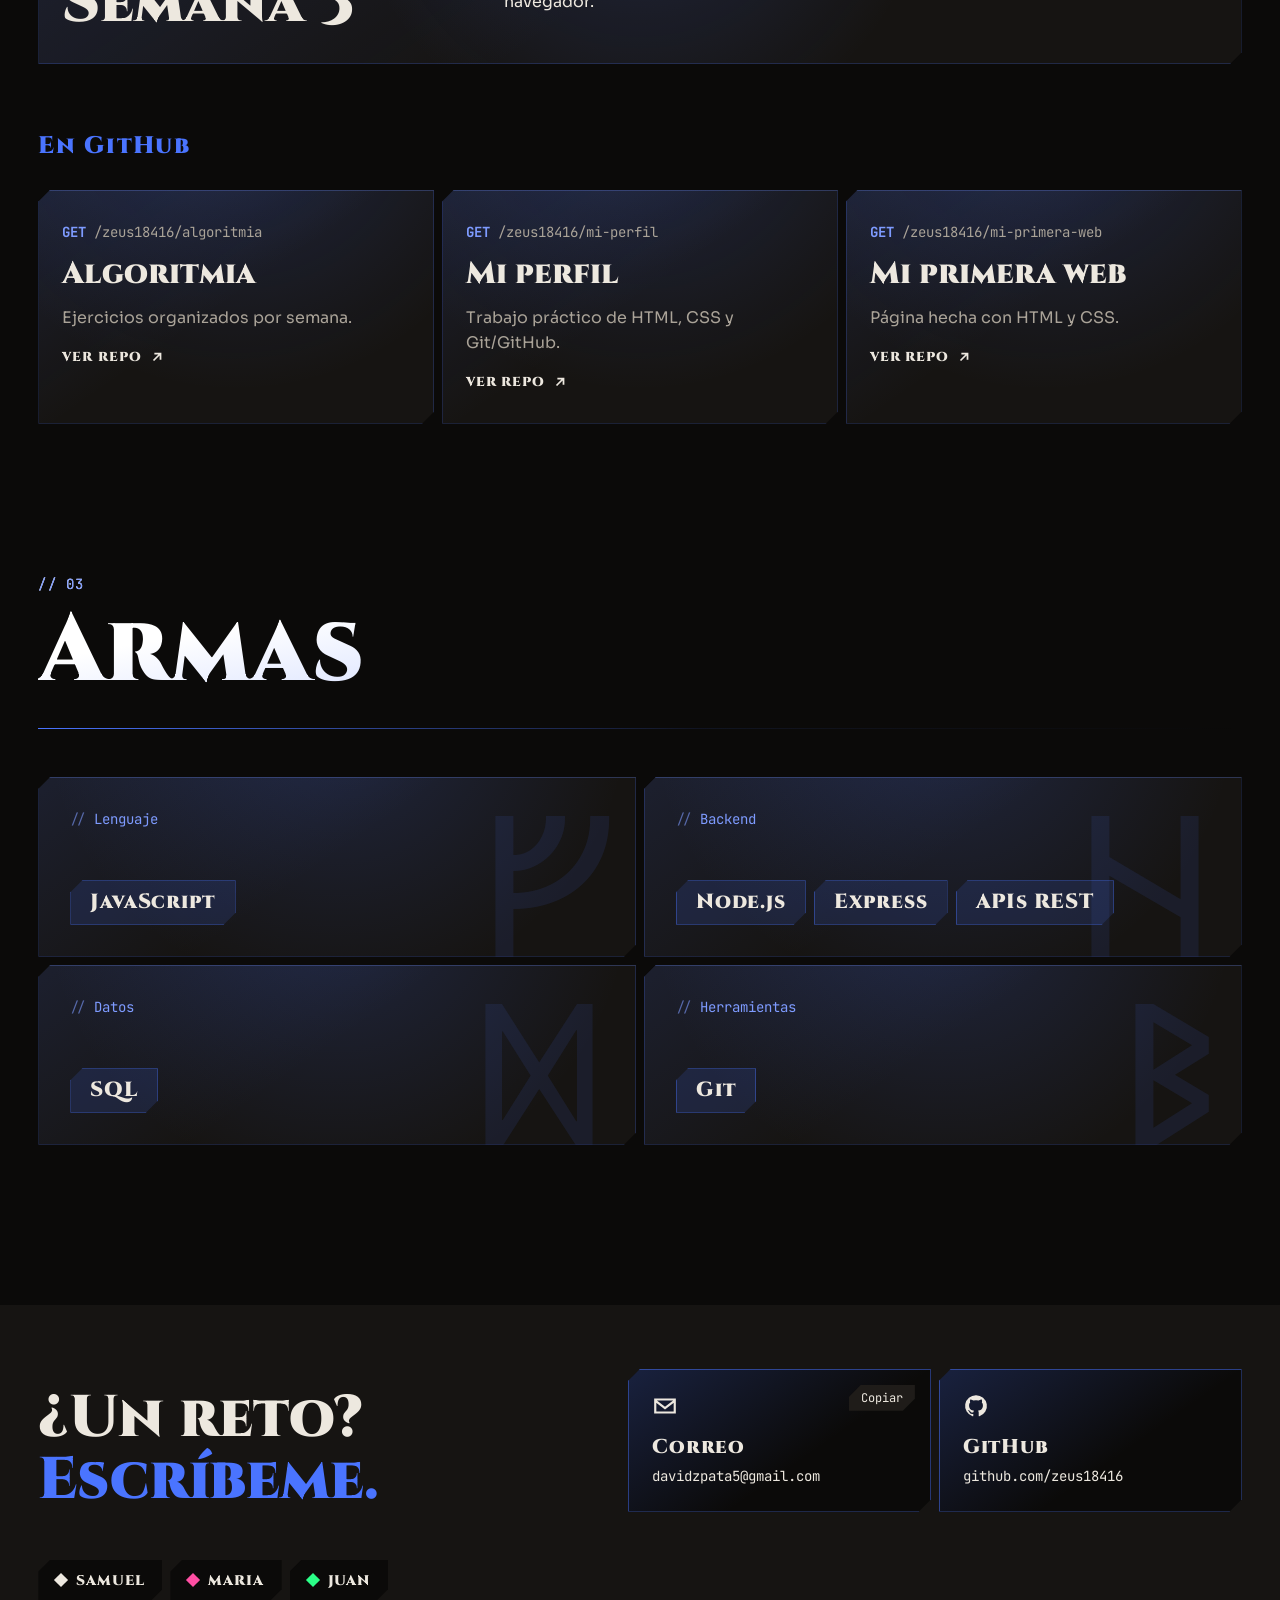
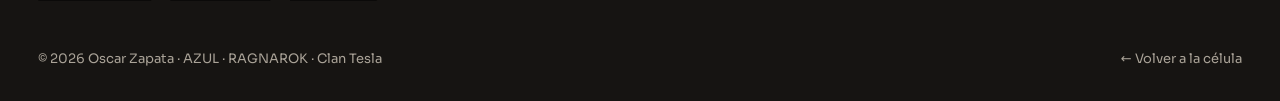
==== commit 159a362c: "Ajustes de pagina personal, agrego de animacion, cambio de estilo" ====
--- a/miembros/azul/index.html
+++ b/miembros/azul/index.html
@@ -17,9 +17,18 @@
 <body data-member="azul">
 
   <svg width="0" height="0" style="position:absolute" aria-hidden="true">
+    <!-- contorno sin relleno para ZAPATA: dilata la letra y le resta su interior -->
+    <filter id="outline" x="-5%" y="-10%" width="110%" height="120%" color-interpolation-filters="sRGB">
+      <feMorphology in="SourceAlpha" operator="dilate" radius="1.5" result="grown"/>
+      <feFlood flood-color="#7e9bff"/>
+      <feComposite in2="grown" operator="in" result="painted"/>
+      <feComposite in="painted" in2="SourceAlpha" operator="out"/>
+    </filter>
     <symbol id="logo" viewBox="0 0 120 120"><circle cx="60" cy="60" r="54" fill="none" stroke="currentColor" stroke-width="3.5"/><circle cx="60" cy="60" r="44" fill="none" stroke="currentColor" stroke-width="1.2" opacity=".45"/><g stroke="currentColor" stroke-width="2" opacity=".6"><line x1="60" y1="8" x2="60" y2="13" transform="rotate(22.5 60 60)"/><line x1="60" y1="8" x2="60" y2="13" transform="rotate(45 60 60)"/><line x1="60" y1="8" x2="60" y2="13" transform="rotate(67.5 60 60)"/><line x1="60" y1="8" x2="60" y2="13" transform="rotate(112.5 60 60)"/><line x1="60" y1="8" x2="60" y2="13" transform="rotate(135 60 60)"/><line x1="60" y1="8" x2="60" y2="13" transform="rotate(157.5 60 60)"/><line x1="60" y1="8" x2="60" y2="13" transform="rotate(202.5 60 60)"/><line x1="60" y1="8" x2="60" y2="13" transform="rotate(225 60 60)"/><line x1="60" y1="8" x2="60" y2="13" transform="rotate(247.5 60 60)"/><line x1="60" y1="8" x2="60" y2="13" transform="rotate(292.5 60 60)"/><line x1="60" y1="8" x2="60" y2="13" transform="rotate(315 60 60)"/><line x1="60" y1="8" x2="60" y2="13" transform="rotate(337.5 60 60)"/></g><path d="M45 31V91M45 33l29 14-29 14" fill="none" stroke="currentColor" stroke-width="8" stroke-linecap="square" stroke-linejoin="miter"/><path d="M51 63l17 11-11 2 21 18" fill="none" stroke="#ff6a1f" stroke-width="7" stroke-linecap="square" stroke-linejoin="miter"/><rect x="55" y="1" width="10" height="10" transform="rotate(45 60 6)" fill="#ede8df"/><rect x="109" y="55" width="10" height="10" transform="rotate(45 114 60)" fill="#ff4fa3"/><rect x="55" y="109" width="10" height="10" transform="rotate(45 60 114)" fill="#4a74ff"/><rect x="1" y="55" width="10" height="10" transform="rotate(45 6 60)" fill="#2bff88"/></symbol>
     <symbol id="shield" viewBox="0 0 32 32"><circle cx="16" cy="16" r="14.5" fill="none" stroke="currentColor" stroke-width="2"/><path d="M16 2v28M2 16h28" stroke="currentColor" stroke-width="1.5" opacity=".6"/><circle cx="16" cy="16" r="4.5" fill="currentColor"/><circle cx="16" cy="16" r="10" fill="none" stroke="currentColor" stroke-width="1" opacity=".5"/></symbol>
     <symbol id="arrow" viewBox="0 0 16 16"><path d="M4 12 12 4M5 4h7v7" fill="none" stroke="currentColor" stroke-width="2"/></symbol>
+    <symbol id="i-github" viewBox="0 0 24 24"><path fill="currentColor" d="M12 2a10 10 0 0 0-3.2 19.5c.5.1.7-.2.7-.5v-1.7c-2.8.6-3.4-1.3-3.4-1.3-.4-1.2-1.1-1.5-1.1-1.5-.9-.6.1-.6.1-.6 1 .1 1.5 1 1.5 1 .9 1.6 2.4 1.1 3 .8.1-.7.4-1.1.6-1.3-2.2-.3-4.6-1.1-4.6-5a3.9 3.9 0 0 1 1-2.7 3.6 3.6 0 0 1 .1-2.7s.8-.3 2.8 1a9.6 9.6 0 0 1 5 0c1.9-1.3 2.8-1 2.8-1 .5 1.4.2 2.4.1 2.7a3.9 3.9 0 0 1 1 2.7c0 3.9-2.4 4.7-4.6 5 .4.3.7.9.7 1.9V21c0 .3.2.6.7.5A10 10 0 0 0 12 2Z"/></symbol>
+    <symbol id="i-mail" viewBox="0 0 24 24"><path fill="none" stroke="currentColor" stroke-width="2" d="M3 6h18v12H3zM3 7l9 7 9-7"/></symbol>
   </svg>
 
   <nav class="nav" aria-label="Principal">
@@ -35,13 +44,24 @@
       <li><a href="#contacto">Contacto</a></li>
     </ul>
     <a class="pill" href="#contacto">Reclutar <svg aria-hidden="true"><use href="#arrow"/></svg></a>
+    <span class="nav__progress" aria-hidden="true"></span>
   </nav>
 
   <header class="m-hero" id="inicio">
     <div class="m-stage">
+      <p class="m-kicker"><span class="m-kicker__rune" aria-hidden="true">ᛟ</span>Guerrero azul · Clan Tesla</p>
       <h1 class="m-title"><span>Oscar</span> <span>Zapata</span></h1>
       <figure class="m-figure">
         <span class="m-beam" aria-hidden="true"></span>
+        <svg class="m-ring" viewBox="0 0 400 400" aria-hidden="true">
+          <defs><path id="ring-path" d="M200 200m-172 0a172 172 0 1 1 344 0a172 172 0 1 1-344 0"/></defs>
+          <g class="m-ring__outer">
+            <circle cx="200" cy="200" r="194"/>
+            <circle cx="200" cy="200" r="150"/>
+            <text><textPath href="#ring-path" textLength="1078">ᚱᚨᚷᚾᚨᚱᛟᚲ᛫ᚱᚨᚷᚾᚨᚱᛟᚲ᛫ᚱᚨᚷᚾᚨᚱᛟᚲ᛫ᚱᚨᚷᚾᚨᚱᛟᚲ᛫</textPath></text>
+          </g>
+          <circle class="m-ring__inner" cx="200" cy="200" r="132"/>
+        </svg>
         <div class="m-crop">
           <img class="m-photo" src="../../assets/team.png" width="1402" height="1122" alt="Oscar Zapata, Backend Developer de RAGNAROK, bajo su reflector azul">
         </div>
@@ -55,35 +75,39 @@
       <p class="m-intro"><b><svg class="shield" aria-hidden="true"><use href="#shield"/></svg>Backend Developer</b>Construye la lógica, las APIs y las reglas que hacen funcionar cada producto.</p>
       <p class="m-year">MMXXVI<span>Célula RAGNAROK · Clan Tesla</span></p>
       <div class="m-socials">
-        <a class="icon-btn" href="#contacto" aria-label="Instagram">
-          <svg viewBox="0 0 24 24" fill="none" stroke="currentColor" stroke-width="2" aria-hidden="true"><rect x="3" y="3" width="18" height="18" rx="5"/><circle cx="12" cy="12" r="4"/><circle cx="17.5" cy="6.5" r="1" fill="currentColor"/></svg>
-        </a>
-        <a class="icon-btn" href="#contacto" aria-label="GitHub">
-          <svg viewBox="0 0 24 24" fill="currentColor" aria-hidden="true"><path d="M12 2a10 10 0 0 0-3.2 19.5c.5.1.7-.2.7-.5v-1.7c-2.8.6-3.4-1.3-3.4-1.3-.4-1.2-1.1-1.5-1.1-1.5-.9-.6.1-.6.1-.6 1 .1 1.5 1 1.5 1 .9 1.6 2.4 1.1 3 .8.1-.7.4-1.1.6-1.3-2.2-.3-4.6-1.1-4.6-5a3.9 3.9 0 0 1 1-2.7 3.6 3.6 0 0 1 .1-2.7s.8-.3 2.8 1a9.6 9.6 0 0 1 5 0c1.9-1.3 2.8-1 2.8-1 .5 1.4.2 2.4.1 2.7a3.9 3.9 0 0 1 1 2.7c0 3.9-2.4 4.7-4.6 5 .4.3.7.9.7 1.9V21c0 .3.2.6.7.5A10 10 0 0 0 12 2Z"/></svg>
-        </a>
-        <a class="icon-btn" href="#contacto" aria-label="LinkedIn">
-          <svg viewBox="0 0 24 24" fill="currentColor" aria-hidden="true"><path d="M4.98 3.5a2.5 2.5 0 1 1 0 5 2.5 2.5 0 0 1 0-5ZM3 9.5h4V21H3V9.5Zm7 0h3.8v1.6h.1c.5-1 1.8-2 3.8-2 4 0 4.8 2.6 4.8 6V21h-4v-5.2c0-1.2 0-2.8-1.7-2.8s-2 1.3-2 2.7V21h-4V9.5Z"/></svg>
-        </a>
+        <a class="m-link" href="https://github.com/zeus18416" target="_blank" rel="noopener"><svg aria-hidden="true"><use href="#i-github"/></svg>GitHub</a>
+        <a class="m-link" href="mailto:davidzpata5@gmail.com"><svg aria-hidden="true"><use href="#i-mail"/></svg>Correo</a>
       </div>
     </div>
   </header>
+
+  <div class="marquee m-band" aria-hidden="true">
+    <div class="marquee__track">
+      <span>JAVASCRIPT <b>ᚠ</b> NODE.JS <b>ᚺ</b> EXPRESS <b>ᚲ</b> APIS REST <b>ᛞ</b> SQL <b>ᛒ</b> GIT <b>ᚱ</b> </span>
+      <span>JAVASCRIPT <b>ᚠ</b> NODE.JS <b>ᚺ</b> EXPRESS <b>ᚲ</b> APIS REST <b>ᛞ</b> SQL <b>ᛒ</b> GIT <b>ᚱ</b> </span>
+      <span>JAVASCRIPT <b>ᚠ</b> NODE.JS <b>ᚺ</b> EXPRESS <b>ᚲ</b> APIS REST <b>ᛞ</b> SQL <b>ᛒ</b> GIT <b>ᚱ</b> </span>
+      <span>JAVASCRIPT <b>ᚠ</b> NODE.JS <b>ᚺ</b> EXPRESS <b>ᚲ</b> APIS REST <b>ᛞ</b> SQL <b>ᛒ</b> GIT <b>ᚱ</b> </span>
+    </div>
+  </div>
 
   <main>
     <section class="section" id="sobre-mi" aria-labelledby="t-about">
-      <div class="section__head"><h2 class="section__title" id="t-about" data-reveal>Sobre mí</h2></div>
+      <div class="section__head"><h2 class="section__title" id="t-about" data-index="// 01" data-reveal>Sobre mí</h2></div>
       <div class="about">
         <div data-reveal style="--d:80ms">
           <p class="about__big">Backend Developer de la célula <em>RAGNAROK</em>.</p>
           <p class="section__lead" style="margin-top:24px">Construye la lógica, las APIs y las reglas que hacen funcionar cada producto. Aquí va tu historia: quién eres, qué te mueve y qué construyes.</p>
         </div>
         <div class="api" data-reveal style="--d:160ms">
-          <p class="api__req"><b>GET</b> /api/oscar</p>
+          <p class="api__req"><span><b>GET</b> /api/oscar</span><span class="api__status">200 OK</span></p>
           <dl class="api__body">
             <div><dt>rol</dt><dd>Backend Developer</dd></div>
             <div><dt>color</dt><dd>Azul</dd></div>
             <div><dt>clan</dt><dd>Tesla · RIWI</dd></div>
             <div><dt>formación</dt><dd>Primer ciclo</dd></div>
             <div><dt>ubicación</dt><dd>Colombia</dd></div>
+            <div><dt>github</dt><dd><a href="https://github.com/zeus18416" target="_blank" rel="noopener">zeus18416</a></dd></div>
+            <div><dt>correo</dt><dd><a href="mailto:davidzpata5@gmail.com">davidzpata5@gmail.com</a></dd></div>
           </dl>
         </div>
       </div>
@@ -91,7 +115,7 @@
 
     <section class="section" id="proyectos" aria-labelledby="t-proj">
       <div class="section__head">
-        <h2 class="section__title" id="t-proj" data-reveal>Proyectos</h2>
+        <h2 class="section__title" id="t-proj" data-index="// 02" data-reveal>Proyectos</h2>
         <p class="section__lead">Las batallas de cada semana durante el primer ciclo.</p>
       </div>
       <a class="m-quest" href="../../index.html#integrador" data-reveal>
@@ -126,15 +150,37 @@
           <span class="week__go">Ver proyecto <svg aria-hidden="true"><use href="#arrow"/></svg></span>
         </a>
       </div>
+
+      <h3 class="cycle">En GitHub</h3>
+      <div class="repos">
+        <a class="repo" data-reveal style="--d:0ms" href="https://github.com/zeus18416/algoritmia" target="_blank" rel="noopener">
+          <span class="route"><b>GET</b> /zeus18416/algoritmia</span>
+          <span class="repo__name">Algoritmia</span>
+          <span class="repo__desc">Ejercicios organizados por semana.</span>
+          <span class="week__go">Ver repo <svg aria-hidden="true"><use href="#arrow"/></svg></span>
+        </a>
+        <a class="repo" data-reveal style="--d:80ms" href="https://github.com/zeus18416/mi-perfil" target="_blank" rel="noopener">
+          <span class="route"><b>GET</b> /zeus18416/mi-perfil</span>
+          <span class="repo__name">Mi perfil</span>
+          <span class="repo__desc">Trabajo práctico de HTML, CSS y Git/GitHub.</span>
+          <span class="week__go">Ver repo <svg aria-hidden="true"><use href="#arrow"/></svg></span>
+        </a>
+        <a class="repo" data-reveal style="--d:160ms" href="https://github.com/zeus18416/mi-primera-web" target="_blank" rel="noopener">
+          <span class="route"><b>GET</b> /zeus18416/mi-primera-web</span>
+          <span class="repo__name">Mi primera web</span>
+          <span class="repo__desc">Página hecha con HTML y CSS.</span>
+          <span class="week__go">Ver repo <svg aria-hidden="true"><use href="#arrow"/></svg></span>
+        </a>
+      </div>
     </section>
 
     <section class="section" id="skills" aria-labelledby="t-skills">
-      <div class="section__head"><h2 class="section__title" id="t-skills" data-reveal>Armas</h2></div>
+      <div class="section__head"><h2 class="section__title" id="t-skills" data-index="// 03" data-reveal>Armas</h2></div>
       <dl class="stack" data-reveal style="--d:80ms">
-        <div class="stack__layer"><dt>Lenguaje</dt><dd><ul class="skills"><li class="skill">JavaScript</li></ul></dd></div>
-        <div class="stack__layer"><dt>Backend</dt><dd><ul class="skills"><li class="skill">Node.js</li><li class="skill">Express</li><li class="skill">APIs REST</li></ul></dd></div>
-        <div class="stack__layer"><dt>Datos</dt><dd><ul class="skills"><li class="skill">SQL</li></ul></dd></div>
-        <div class="stack__layer"><dt>Herramientas</dt><dd><ul class="skills"><li class="skill">Git</li></ul></dd></div>
+        <div class="stack__layer" data-rune="ᚠ"><dt>Lenguaje</dt><dd><ul class="skills"><li class="skill">JavaScript</li></ul></dd></div>
+        <div class="stack__layer" data-rune="ᚺ"><dt>Backend</dt><dd><ul class="skills"><li class="skill">Node.js</li><li class="skill">Express</li><li class="skill">APIs REST</li></ul></dd></div>
+        <div class="stack__layer" data-rune="ᛞ"><dt>Datos</dt><dd><ul class="skills"><li class="skill">SQL</li></ul></dd></div>
+        <div class="stack__layer" data-rune="ᛒ"><dt>Herramientas</dt><dd><ul class="skills"><li class="skill">Git</li></ul></dd></div>
       </dl>
     </section>
   </main>
@@ -142,18 +188,31 @@
   <footer class="footer m-contact" id="contacto">
     <div class="footer__top">
       <h2 class="footer__cta" data-reveal>¿Un reto? <em>Escríbeme.</em></h2>
-      <div class="footer__links">
-        <a class="pill" href="#contacto">correo@ejemplo.com <svg aria-hidden="true"><use href="#arrow"/></svg></a>
+      <div class="m-channels">
+        <div class="m-channel">
+          <a class="m-channel__link" href="mailto:davidzpata5@gmail.com">
+            <svg class="m-channel__icon" aria-hidden="true"><use href="#i-mail"/></svg>
+            <span class="m-channel__label">Correo</span>
+            <span class="m-channel__value">davidzpata5@gmail.com</span>
+          </a>
+          <button class="m-copy" type="button" data-copy="davidzpata5@gmail.com" hidden>Copiar</button>
+        </div>
+        <div class="m-channel">
+          <a class="m-channel__link" href="https://github.com/zeus18416" target="_blank" rel="noopener">
+            <svg class="m-channel__icon" aria-hidden="true"><use href="#i-github"/></svg>
+            <span class="m-channel__label">GitHub</span>
+            <span class="m-channel__value">github.com/zeus18416</span>
+          </a>
+        </div>
       </div>
     </div>
     <nav aria-label="Otros guerreros">
       <ul class="others">
-        <li><a href="../negro/index.html"><i style="--c:var(--negro)"></i>NEGRO</a></li>
-        <li><a href="../rosado/index.html"><i style="--c:var(--rosado)"></i>ROSA</a></li>
-        <li><a href="../verde/index.html"><i style="--c:var(--verde)"></i>VERDE</a></li>
+        <li><a href="../negro/index.html"><i style="--c:var(--negro)"></i>SAMUEL</a></li>
+        <li><a href="../rosado/index.html"><i style="--c:var(--rosado)"></i>MARIA</a></li>
+        <li><a href="../verde/index.html"><i style="--c:var(--verde)"></i>JUAN</a></li>
       </ul>
     </nav>
-    <p class="footer__word" aria-hidden="true">AZUL</p>
     <div class="footer__legal">
       <span>© 2026 Oscar Zapata · AZUL · RAGNAROK · Clan Tesla</span>
       <a href="../../index.html">← Volver a la célula</a>
--- a/miembros/azul/style.css
+++ b/miembros/azul/style.css
@@ -443,11 +443,6 @@
 .icon-btn svg { width: 18px; height: 18px; }
 .icon-btn:hover, .icon-btn:focus-visible { background: var(--accent-hover, var(--fire)); color: var(--bg); }
 .icon-btn:active { transform: scale(.94); }
-.footer__word {
-  font-family: var(--f-brand); font-weight: 900; letter-spacing: .02em; font-size: clamp(40px, 13.4vw, 220px); line-height: .8;
-  color: transparent; -webkit-text-stroke: 2px var(--ink);
-  text-align: center; user-select: none;
-}
 .footer__legal { display: flex; flex-wrap: wrap; justify-content: space-between; gap: var(--s-3); font-size: 13px; color: var(--ink-2); }
 .footer__legal .runes { letter-spacing: .3em; }
 @media (min-width: 900px) {
--- a/miembros/azul/member.css
+++ b/miembros/azul/member.css
@@ -58,14 +58,13 @@
 .m-stage {
   position: relative; display: flex; justify-content: center; align-items: flex-end;
   min-height: 0; padding-top: 26vw;
+  --fs: clamp(56px, min(19vw, 30svh), 300px);
 }
 .m-title {
   position: absolute; z-index: 2; left: 0; right: 0; top: var(--s-2);
   font-family: var(--f-brand); font-weight: 900; text-transform: uppercase;
-  --fs: clamp(56px, min(19vw, 30svh), 300px);
   font-size: var(--fs); line-height: .85; letter-spacing: .01em;
   text-align: center; color: var(--ink);
-  text-shadow: 0 6px 30px rgb(0 0 0 / .6);
   /* sin fill "forwards": dejaría fija la opacidad y anularía el desvanecido del parallax */
   animation: rise 700ms var(--ease) backwards;
 }
@@ -80,14 +79,14 @@
   position: absolute; z-index: 3;
   left: calc(var(--x) - var(--w) / 2); width: var(--w);
   top: -160%; bottom: 6%;
-  filter: blur(20px); mix-blend-mode: screen; pointer-events: none;
+  filter: blur(44px); mix-blend-mode: screen; pointer-events: none;
   animation: power 1100ms linear 250ms both;
 }
 .m-beam::before {
   content: ""; position: absolute; inset: 0;
   clip-path: polygon(45% 0, 55% 0, 100% 100%, 0 100%);
   background: linear-gradient(to bottom,
-    rgb(var(--rgb) / .15) 0%, rgb(var(--rgb) / .9) 35%, rgb(var(--rgb) / .4) 72%, rgb(var(--rgb) / 0) 100%);
+    rgb(var(--rgb) / .08) 0%, rgb(var(--rgb) / .6) 35%, rgb(var(--rgb) / .35) 72%, rgb(var(--rgb) / 0) 100%);
 }
 .m-beam--front { z-index: 5; opacity: .5; animation-name: power-front; }
 
@@ -109,11 +108,10 @@
 
 @media (min-width: 900px) {
   .m-hero { height: 100svh; min-height: 680px; }
-  .m-stage { padding-top: 0; justify-content: flex-end; padding-right: clamp(32px, 7vw, 120px); }
-  .m-figure { width: auto; height: calc(100% - 3vw); max-width: 100%; }
+  .m-stage { --fs: min(13.5vw, 27svh); padding-top: 0; justify-content: flex-end; padding-right: clamp(32px, 7vw, 120px); }
+  .m-figure { width: auto; height: calc(100% - 3vw); max-width: 100%; scale: 1.12; transform-origin: 50% 100%; }
   /* el nombre a la izquierda; la foto solo pisa el final para que se siga leyendo */
   .m-title {
-    --fs: min(13.5vw, 27svh);
     left: var(--gutter); right: auto; top: calc(50% - var(--fs) * .85);
     text-align: left;
   }
@@ -223,18 +221,29 @@
 @media (min-width: 900px) { .week { grid-template-columns: 1fr 1.3fr auto; } }
 
 /* armas = skills, agrupadas por capa */
-.stack { margin: 0; display: grid; gap: var(--s-5); }
-.stack__layer { display: grid; gap: var(--s-3); }
+.stack { margin: 0; display: grid; gap: var(--s-2); }
+.stack__layer {
+  position: relative; overflow: hidden; isolation: isolate;
+  display: grid; gap: var(--s-4); align-content: space-between;
+  min-height: 180px; padding: var(--s-5); clip-path: var(--plate); --bevel: 18px;
+}
+.stack__layer::before {
+  content: attr(data-rune); content: attr(data-rune) / "";
+  position: absolute; z-index: -1; right: 4%; bottom: -14%;
+  font-family: var(--f-rune); font-size: 200px; line-height: 1;
+  color: rgb(var(--rgb) / .1);
+  transition: color 400ms var(--ease), transform 600ms var(--ease);
+}
+.stack__layer:hover::before { color: rgb(var(--rgb) / .28); transform: translateY(-8px); }
 .stack__layer dt { font-family: var(--f-code); font-size: 14px; color: var(--accent-hover); }
+.stack__layer dt::before { content: "// "; content: "// " / ""; opacity: .6; }
 .stack__layer dd { margin: 0; }
-@media (min-width: 900px) {
-  .stack__layer { grid-template-columns: 200px 1fr; align-items: center; }
-}
+@media (min-width: 700px) { .stack { grid-template-columns: 1fr 1fr; } }
 .skills { display: flex; flex-wrap: wrap; gap: var(--s-2); }
 .skill {
-  padding: 14px 24px; clip-path: var(--plate); --bevel: 10px;
-  font-family: var(--f-display); font-weight: 900; font-size: clamp(18px, 2vw, 28px); line-height: 1; letter-spacing: .04em;
-  background: var(--bg-2);
+  padding: 12px 20px; clip-path: var(--plate); --bevel: 10px;
+  font-family: var(--f-display); font-weight: 900; font-size: clamp(16px, 1.6vw, 22px); line-height: 1; letter-spacing: .04em;
+  background: rgb(var(--rgb) / .14); box-shadow: inset 0 0 0 1px rgb(var(--rgb) / .4);
   transition: background var(--dur) var(--ease), color var(--dur) var(--ease), transform 160ms var(--ease);
 }
 .skill:hover { background: var(--accent); color: var(--on-accent); transform: translateY(-2px); }
@@ -255,4 +264,170 @@
 }
 .others a:hover, .others a:focus-visible { transform: translateY(-2px); }
 .others i { width: 10px; height: 10px; transform: rotate(45deg); display: block; background: var(--c); }
-.footer__word { -webkit-text-stroke-color: var(--accent); }
+
+/* =========================================================
+   PROFUNDIDAD — luz, capas y relieve sobre el diseño base
+   ========================================================= */
+
+/* ambiente: auroras azules y retícula que se pierde en la oscuridad */
+body::before {
+  content: ""; position: fixed; inset: 0; z-index: -1; pointer-events: none;
+  background:
+    radial-gradient(65vw 60vh at 88% 6%, rgb(var(--rgb) / .17), transparent 70%),
+    radial-gradient(55vw 55vh at 2% 78%, rgb(var(--rgb) / .1), transparent 70%),
+    linear-gradient(rgb(var(--rgb) / .05) 1px, transparent 1px) 0 0 / 72px 72px,
+    linear-gradient(90deg, rgb(var(--rgb) / .05) 1px, transparent 1px) 0 0 / 72px 72px;
+}
+
+/* progreso de lectura */
+.nav__progress {
+  position: absolute; left: 0; right: 0; bottom: 0; height: 2px;
+  background: linear-gradient(90deg, var(--accent), var(--accent-hover));
+  box-shadow: 0 0 12px rgb(var(--rgb));
+  transform: scaleX(var(--progress, 0)); transform-origin: left;
+}
+.nav__links a::after { background: var(--accent); box-shadow: 0 0 10px rgb(var(--rgb)); }
+
+/* hero: nombre con dos materiales, acero y contorno azul hueco */
+.m-title span:first-child {
+  background: linear-gradient(175deg, #fff 18%, var(--ink) 52%, var(--accent-hover) 125%);
+  -webkit-background-clip: text; background-clip: text; color: transparent;
+}
+/* el filtro #outline está en index.html; sin soporte queda en azul sólido */
+.m-title span:last-child {
+  color: var(--accent-hover);
+  filter: url(#outline) drop-shadow(0 0 18px rgb(var(--rgb) / .6));
+}
+.m-kicker {
+  display: none; align-items: center; gap: var(--s-2);
+  position: absolute; z-index: 2; left: var(--gutter); top: calc(50% - var(--fs) * .85 - 44px);
+  font-family: var(--f-code); font-size: 14px; letter-spacing: .08em; color: var(--accent-hover);
+  animation: rise 700ms var(--ease) backwards;
+}
+.m-kicker__rune { font-family: var(--f-rune); font-size: 20px; line-height: 1; animation: pulse 2.6s ease-in-out infinite; }
+@media (min-width: 900px) { .m-kicker { display: inline-flex; } }
+
+/* círculo rúnico detrás del guerrero */
+.m-ring {
+  position: absolute; z-index: 1; left: 40%; top: 32%; width: 118%; overflow: visible;
+  translate: -50% -50%;
+  filter: drop-shadow(0 0 14px rgb(var(--rgb) / .75));
+  animation: enter 900ms var(--ease) 300ms both;
+}
+.m-ring circle { fill: none; stroke: rgb(var(--rgb) / .55); stroke-width: 1; }
+.m-ring text { font-family: var(--f-rune); font-size: 22px; fill: var(--accent-hover); }
+.m-ring__outer, .m-ring__inner { transform-origin: 200px 200px; }
+.m-ring__outer { animation: spin 70s linear infinite; }
+.m-ring .m-ring__inner { fill: rgb(var(--rgb) / .1); stroke-dasharray: 2 10; stroke-width: 2; animation: spin 45s linear infinite reverse; }
+
+/* brasas azules (las crea main.js) */
+.ember { --c: var(--accent-hover); }
+
+/* enlaces del hero */
+.m-link {
+  display: inline-flex; align-items: center; gap: 10px;
+  padding: 12px 18px; clip-path: var(--plate); --bevel: 9px;
+  background: rgb(var(--rgb) / .14); box-shadow: inset 0 0 0 1px rgb(var(--rgb) / .55);
+  font-family: var(--f-display); font-weight: 900; font-size: 14px; letter-spacing: .06em; line-height: 1;
+  transition: background var(--dur) var(--ease), color var(--dur) var(--ease), transform 160ms var(--ease);
+}
+.m-link svg { width: 18px; height: 18px; }
+.m-link:hover, .m-link:focus-visible { background: var(--accent); color: var(--on-accent); }
+.m-link:active { transform: scale(.96); }
+.m-link:focus-visible { outline: 2px solid var(--ink); outline-offset: -5px; }
+
+/* banda inclinada entre el hero y el contenido */
+.m-band {
+  position: relative; z-index: 7; margin: 0 -2%; width: 104%;
+  rotate: -1.2deg; background: var(--accent); color: var(--on-accent);
+  box-shadow: 0 0 60px rgb(var(--rgb) / .55);
+}
+.m-band .marquee__track { gap: 0; font-size: clamp(20px, 2.4vw, 32px); animation-duration: 45s; }
+.m-band .marquee__track span { padding-right: var(--s-6); white-space: pre; }
+.m-band .marquee__track b { color: var(--on-accent); opacity: .65; }
+
+/* títulos de sección: índice en código y filo de luz debajo */
+.section__head {
+  padding-bottom: var(--s-4);
+  background: linear-gradient(90deg, var(--accent), rgb(var(--rgb) / .1) 55%, transparent) bottom / 100% 1px no-repeat;
+}
+.section__title {
+  background: linear-gradient(170deg, #fff 25%, var(--accent-hover) 130%);
+  -webkit-background-clip: text; background-clip: text; color: transparent;
+  padding-bottom: .08em;
+}
+.section__title[data-index]::before {
+  content: attr(data-index); content: attr(data-index) / "";
+  display: block; margin-bottom: var(--s-3);
+  font-family: var(--f-code); font-weight: 400; font-size: 14px; line-height: 1; letter-spacing: .08em;
+  color: var(--accent-hover); -webkit-text-fill-color: var(--accent-hover);
+}
+
+/* superficie común: placa con luz de arista y resplandor superior */
+.api, .m-quest, .week, .repo, .stack__layer {
+  background:
+    radial-gradient(420px circle at 50% -40%, rgb(var(--rgb) / .2), transparent 70%),
+    linear-gradient(145deg, rgb(var(--rgb) / .12), transparent 48%),
+    var(--bg-2);
+  box-shadow: inset 0 0 0 1px rgb(var(--rgb) / .22), inset 0 1px 0 rgb(255 255 255 / .07);
+}
+
+/* panel de API */
+.api__req { display: flex; justify-content: space-between; gap: var(--s-3); flex-wrap: wrap; background: rgb(var(--rgb) / .12); }
+.api__status { display: inline-flex; align-items: center; gap: 8px; color: var(--verde); }
+.api__status::before { content: ""; width: 8px; height: 8px; border-radius: 50%; background: currentColor; box-shadow: 0 0 10px currentColor; animation: pulse 2.6s ease-in-out infinite; }
+.api__body a { color: var(--accent-hover); text-decoration: underline; text-underline-offset: 3px; overflow-wrap: anywhere; }
+.api__body a:hover { color: var(--ink); }
+
+/* proyectos */
+.m-quest { transition: transform 260ms var(--ease); }
+.m-quest:hover { transform: translateY(-4px); }
+.m-quest__rune { transition: color 400ms var(--ease); }
+.m-quest:hover .m-quest__rune { color: rgb(var(--rgb) / .3); }
+.week { transition: color var(--dur) var(--ease), transform 260ms var(--ease); }
+.week:hover { transform: translateX(6px); }
+.weeks + .cycle { margin-top: var(--s-7); }
+
+.repos { display: grid; gap: var(--s-2); }
+@media (min-width: 900px) { .repos { grid-template-columns: repeat(3, 1fr); } }
+.repo {
+  display: grid; gap: var(--s-3); justify-items: start; align-content: start;
+  padding: var(--s-5) var(--s-4); clip-path: var(--plate); --bevel: 16px;
+  transition: transform 260ms var(--ease);
+}
+.repo .route { overflow-wrap: anywhere; }
+.repo__name { font-family: var(--f-display); font-weight: 900; font-size: clamp(24px, 2.4vw, 34px); line-height: 1; }
+.repo__desc { color: var(--ink-2); }
+.repo:hover { transform: translateY(-4px); }
+.repo:hover .week__go svg, .repo:focus-visible .week__go svg { transform: translate(3px, -3px); }
+.repo:focus-visible { outline: 2px solid var(--ink); outline-offset: -6px; }
+
+/* contacto */
+.m-channels { display: grid; gap: var(--s-2); }
+@media (min-width: 600px) { .m-channels { grid-template-columns: 1fr 1fr; } }
+.m-channel { position: relative; }
+.m-channel__link {
+  display: grid; gap: var(--s-1); height: 100%;
+  padding: var(--s-4); clip-path: var(--plate); --bevel: 14px;
+  background: linear-gradient(145deg, rgb(var(--rgb) / .22), transparent 60%), var(--bg);
+  box-shadow: inset 0 0 0 1px rgb(var(--rgb) / .5);
+  transition: background var(--dur) var(--ease), color var(--dur) var(--ease);
+}
+.m-channel__link:hover, .m-channel__link:focus-visible { background: var(--accent); color: var(--on-accent); }
+.m-channel__link:focus-visible { outline: 2px solid var(--ink); outline-offset: -6px; }
+.m-channel__icon { width: 26px; height: 26px; margin-bottom: var(--s-2); }
+.m-channel__label { font-family: var(--f-display); font-weight: 900; font-size: 20px; letter-spacing: .04em; }
+.m-channel__value { font-family: var(--f-code); font-size: 14px; overflow-wrap: anywhere; }
+.m-copy {
+  position: absolute; top: var(--s-3); right: var(--s-3);
+  padding: 7px 12px; border: 0; cursor: pointer; clip-path: var(--plate); --bevel: 6px;
+  background: var(--bg-3); color: var(--ink);
+  font-family: var(--f-code); font-size: 12px; line-height: 1;
+  transition: background var(--dur) var(--ease), color var(--dur) var(--ease);
+}
+.m-copy:hover, .m-copy:focus-visible { background: var(--ink); color: var(--bg); }
+.m-copy:focus-visible { outline: 2px solid var(--accent); outline-offset: -4px; }
+@media (min-width: 900px) { .m-contact .footer__top { grid-template-columns: 1fr 1.1fr; } }
+
+@keyframes spin  { to { rotate: 360deg; } }
+@keyframes pulse { 50% { opacity: .35; } }
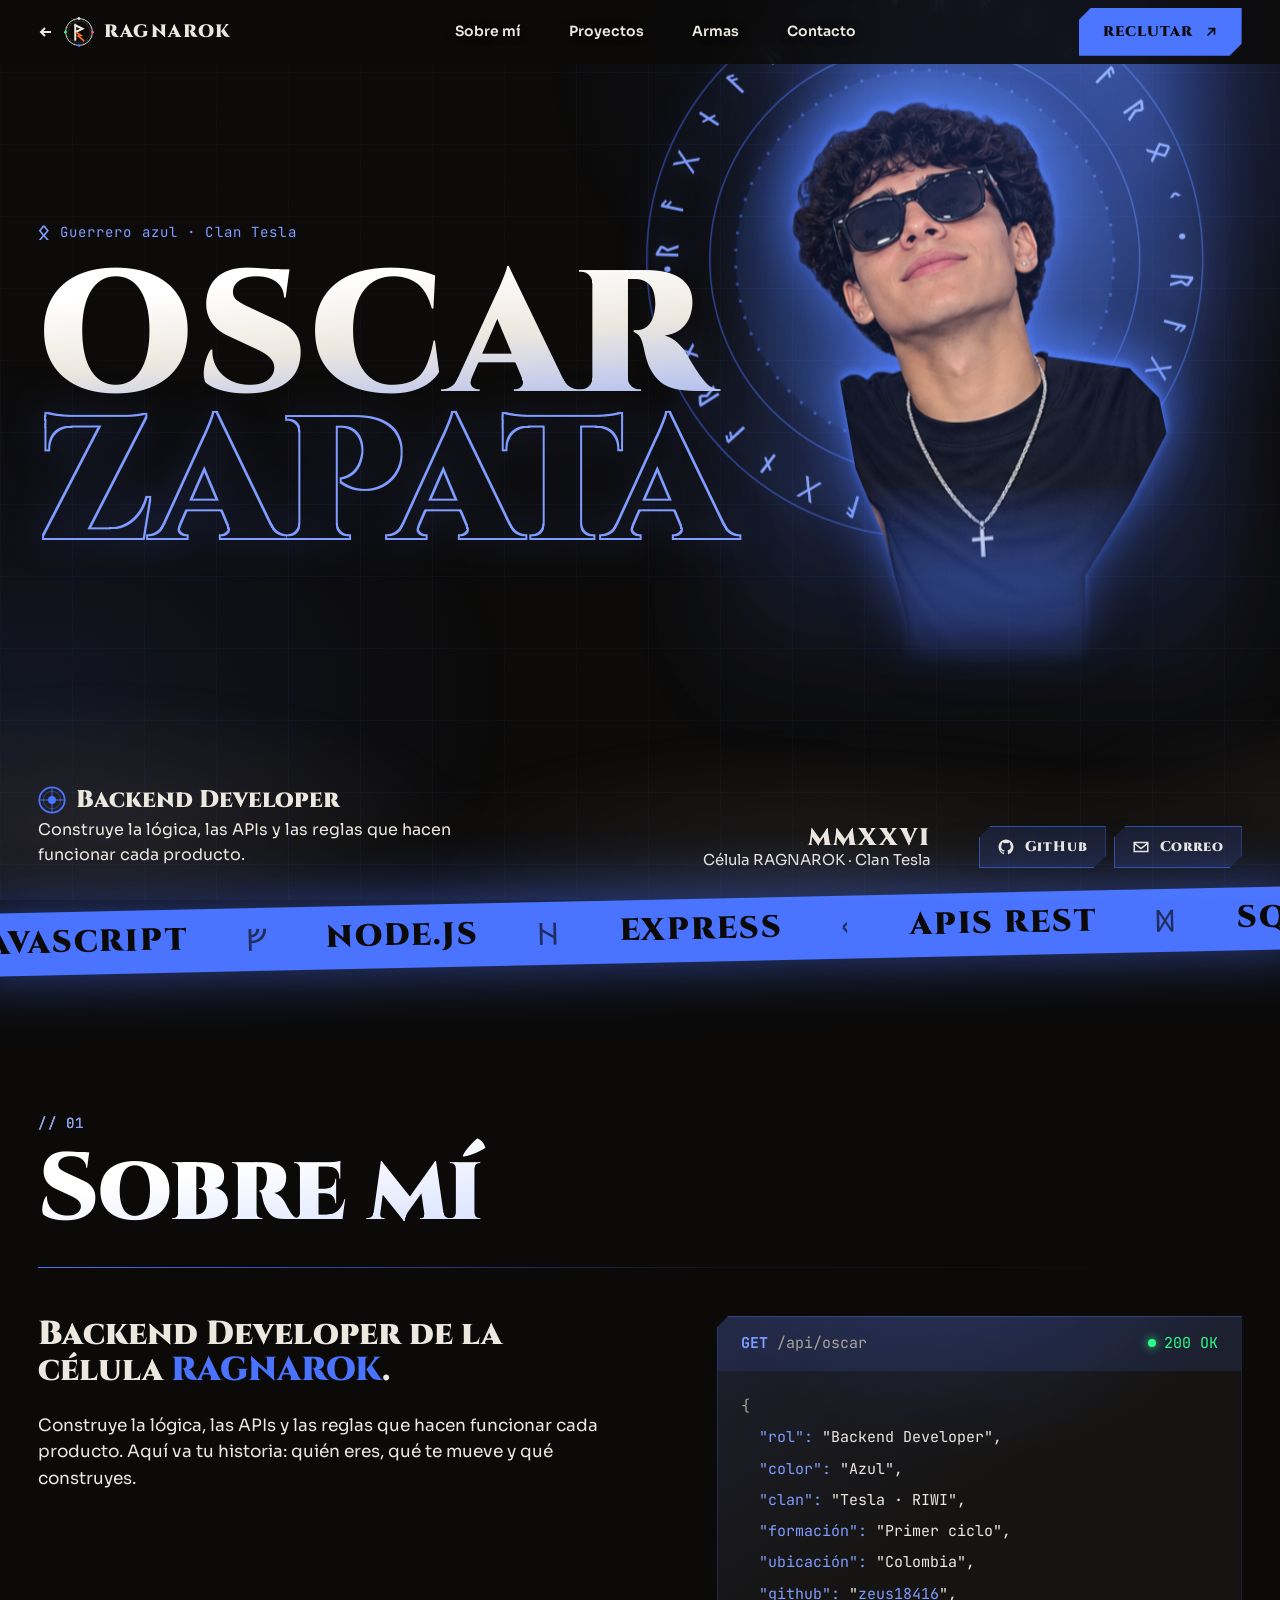
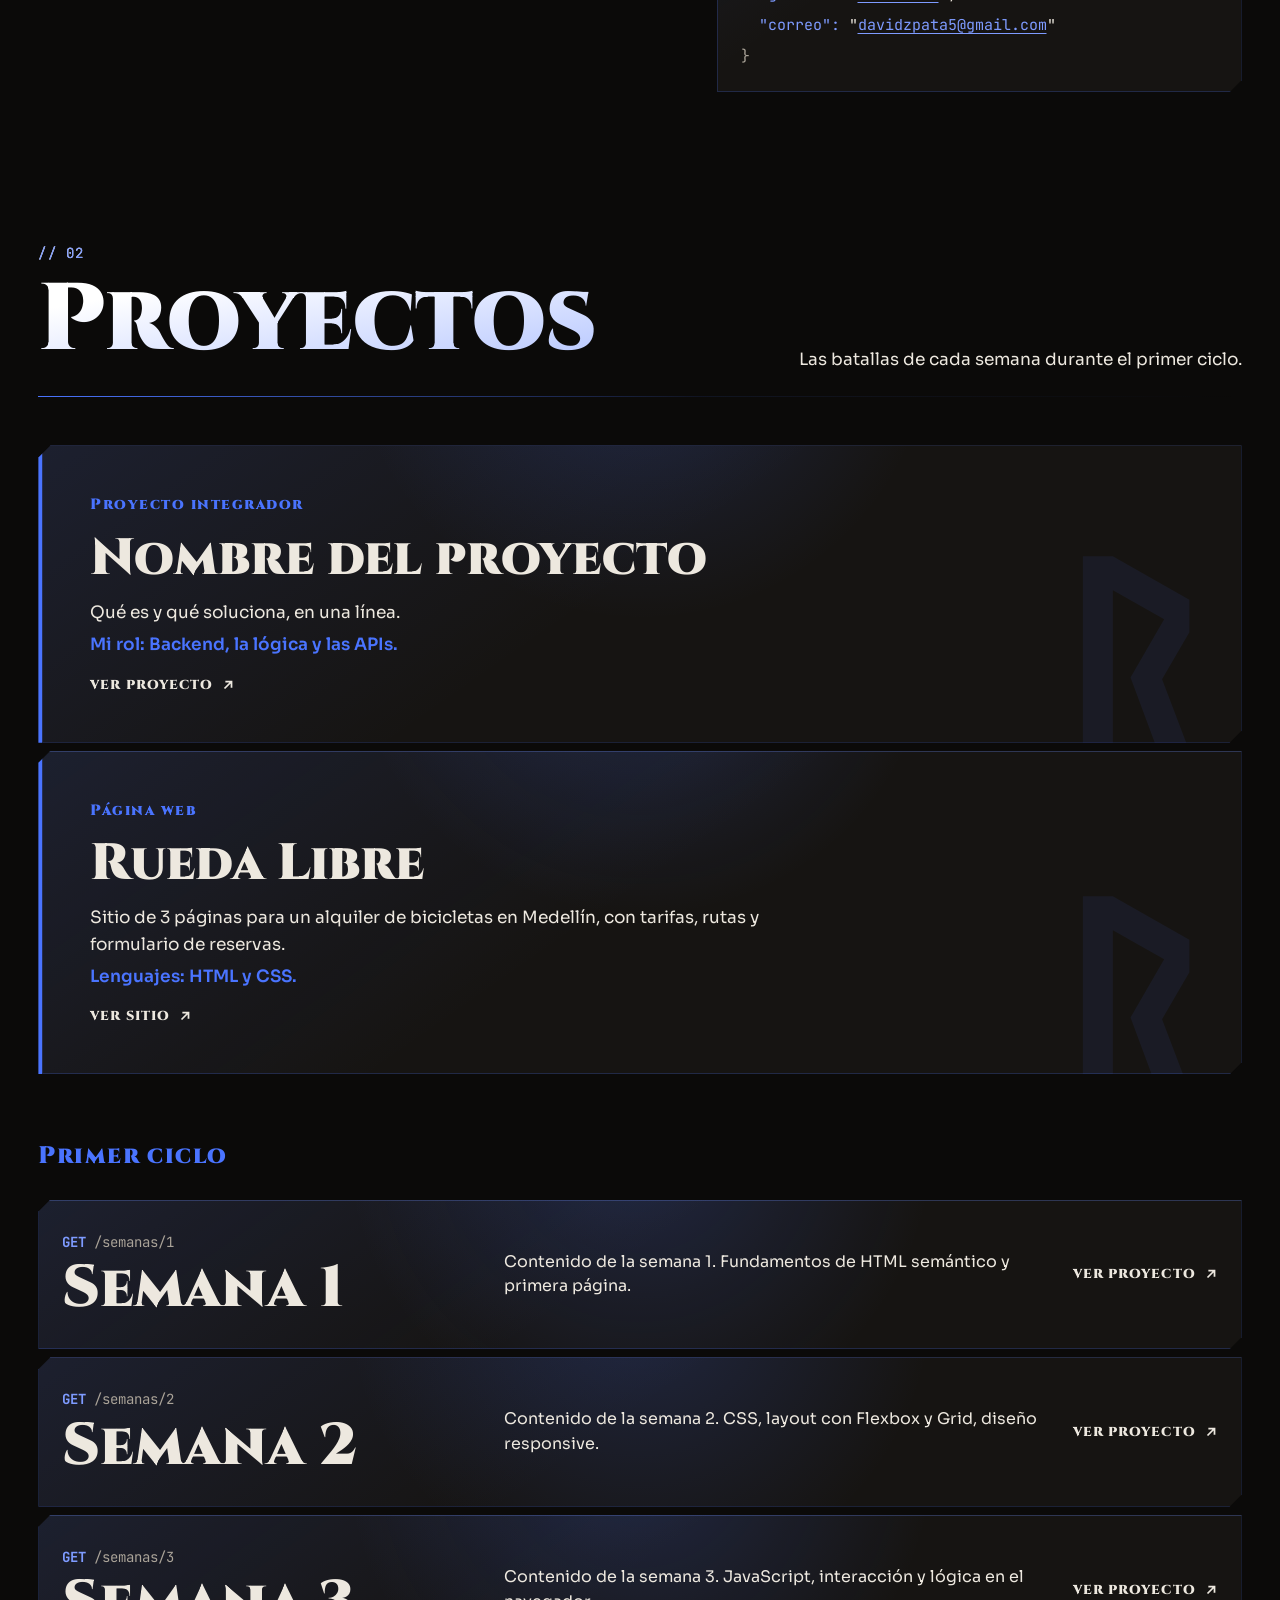
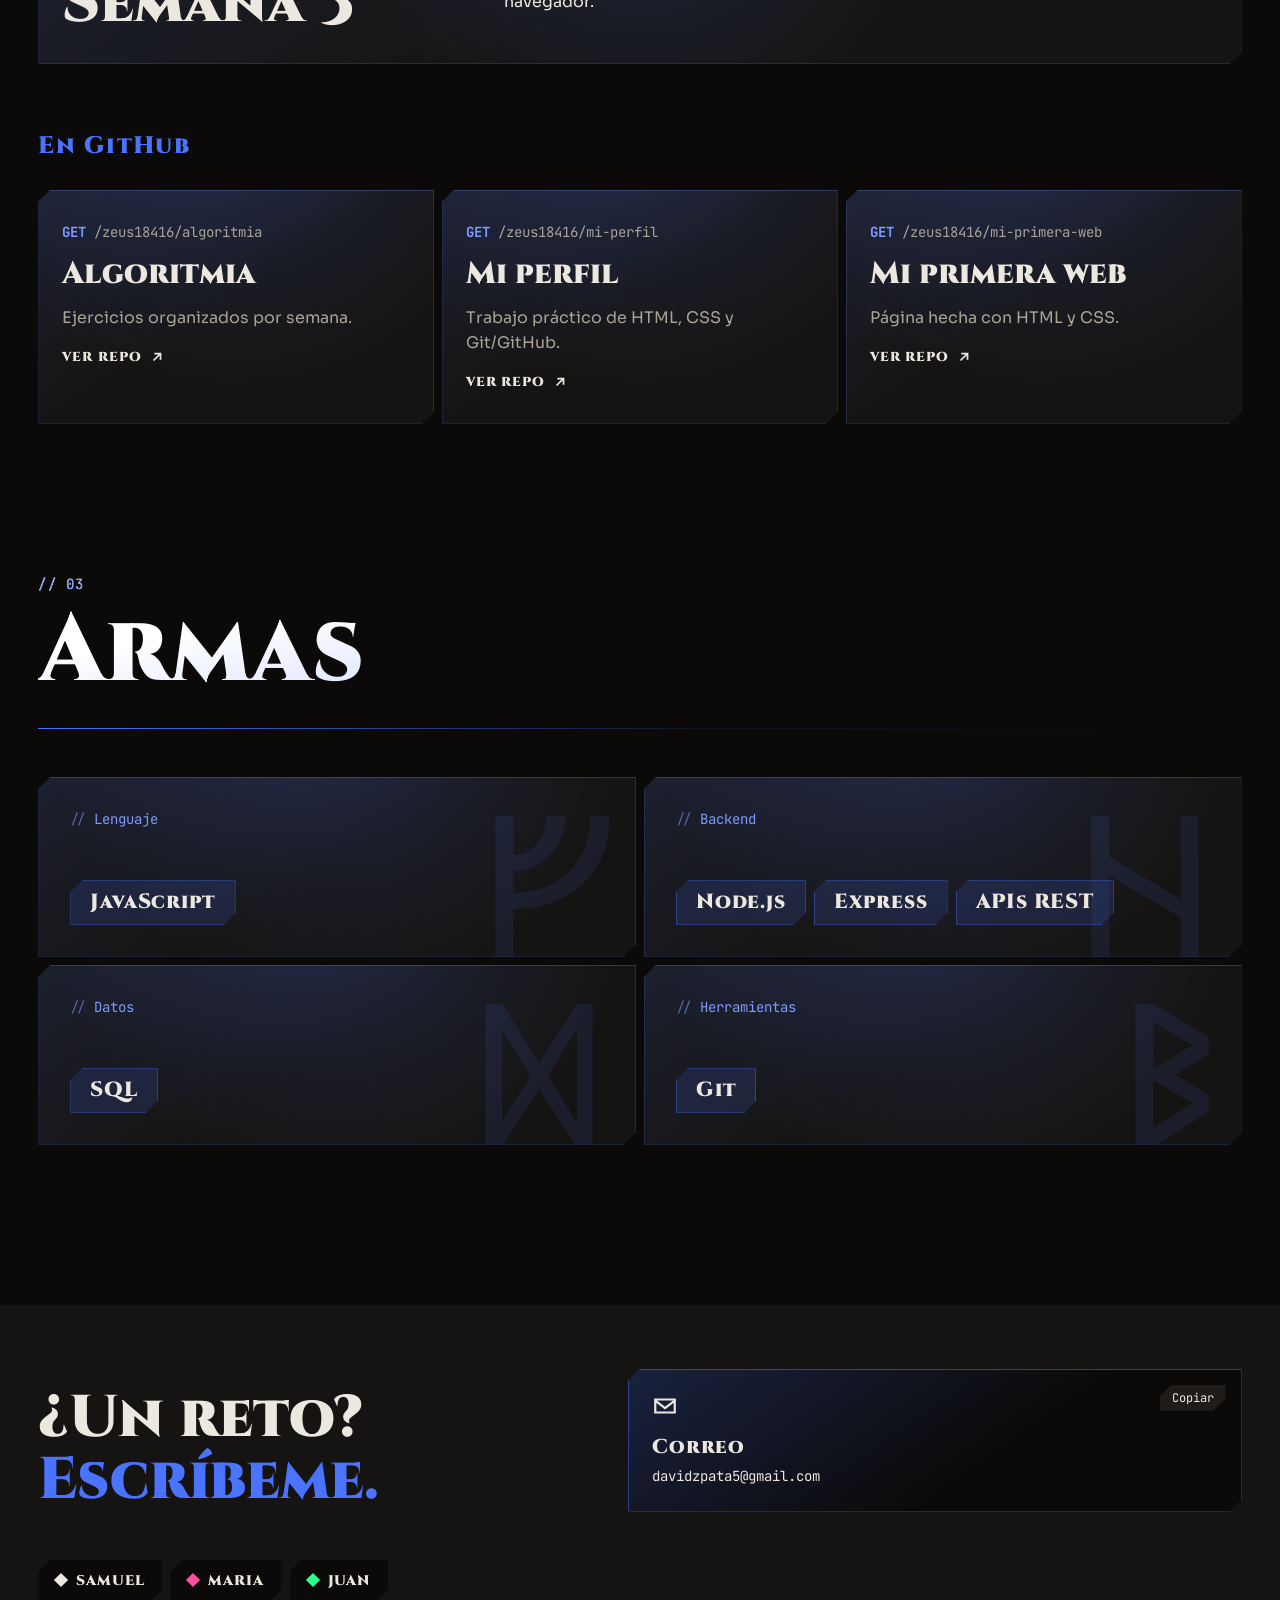
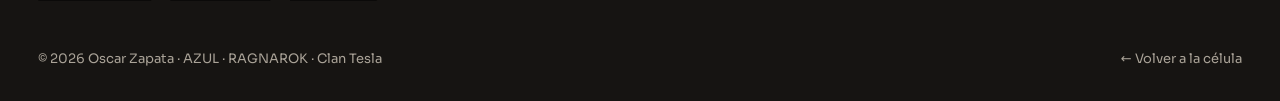
==== commit 0f57059a: "Ajustes de pagina personal, agrego de animacion, cambio de estilo" ====
--- a/miembros/azul/index.html
+++ b/miembros/azul/index.html
@@ -197,13 +197,6 @@
           </a>
           <button class="m-copy" type="button" data-copy="davidzpata5@gmail.com" hidden>Copiar</button>
         </div>
-        <div class="m-channel">
-          <a class="m-channel__link" href="https://github.com/zeus18416" target="_blank" rel="noopener">
-            <svg class="m-channel__icon" aria-hidden="true"><use href="#i-github"/></svg>
-            <span class="m-channel__label">GitHub</span>
-            <span class="m-channel__value">github.com/zeus18416</span>
-          </a>
-        </div>
       </div>
     </div>
     <nav aria-label="Otros guerreros">
--- a/miembros/azul/member.css
+++ b/miembros/azul/member.css
@@ -404,7 +404,6 @@
 
 /* contacto */
 .m-channels { display: grid; gap: var(--s-2); }
-@media (min-width: 600px) { .m-channels { grid-template-columns: 1fr 1fr; } }
 .m-channel { position: relative; }
 .m-channel__link {
   display: grid; gap: var(--s-1); height: 100%;
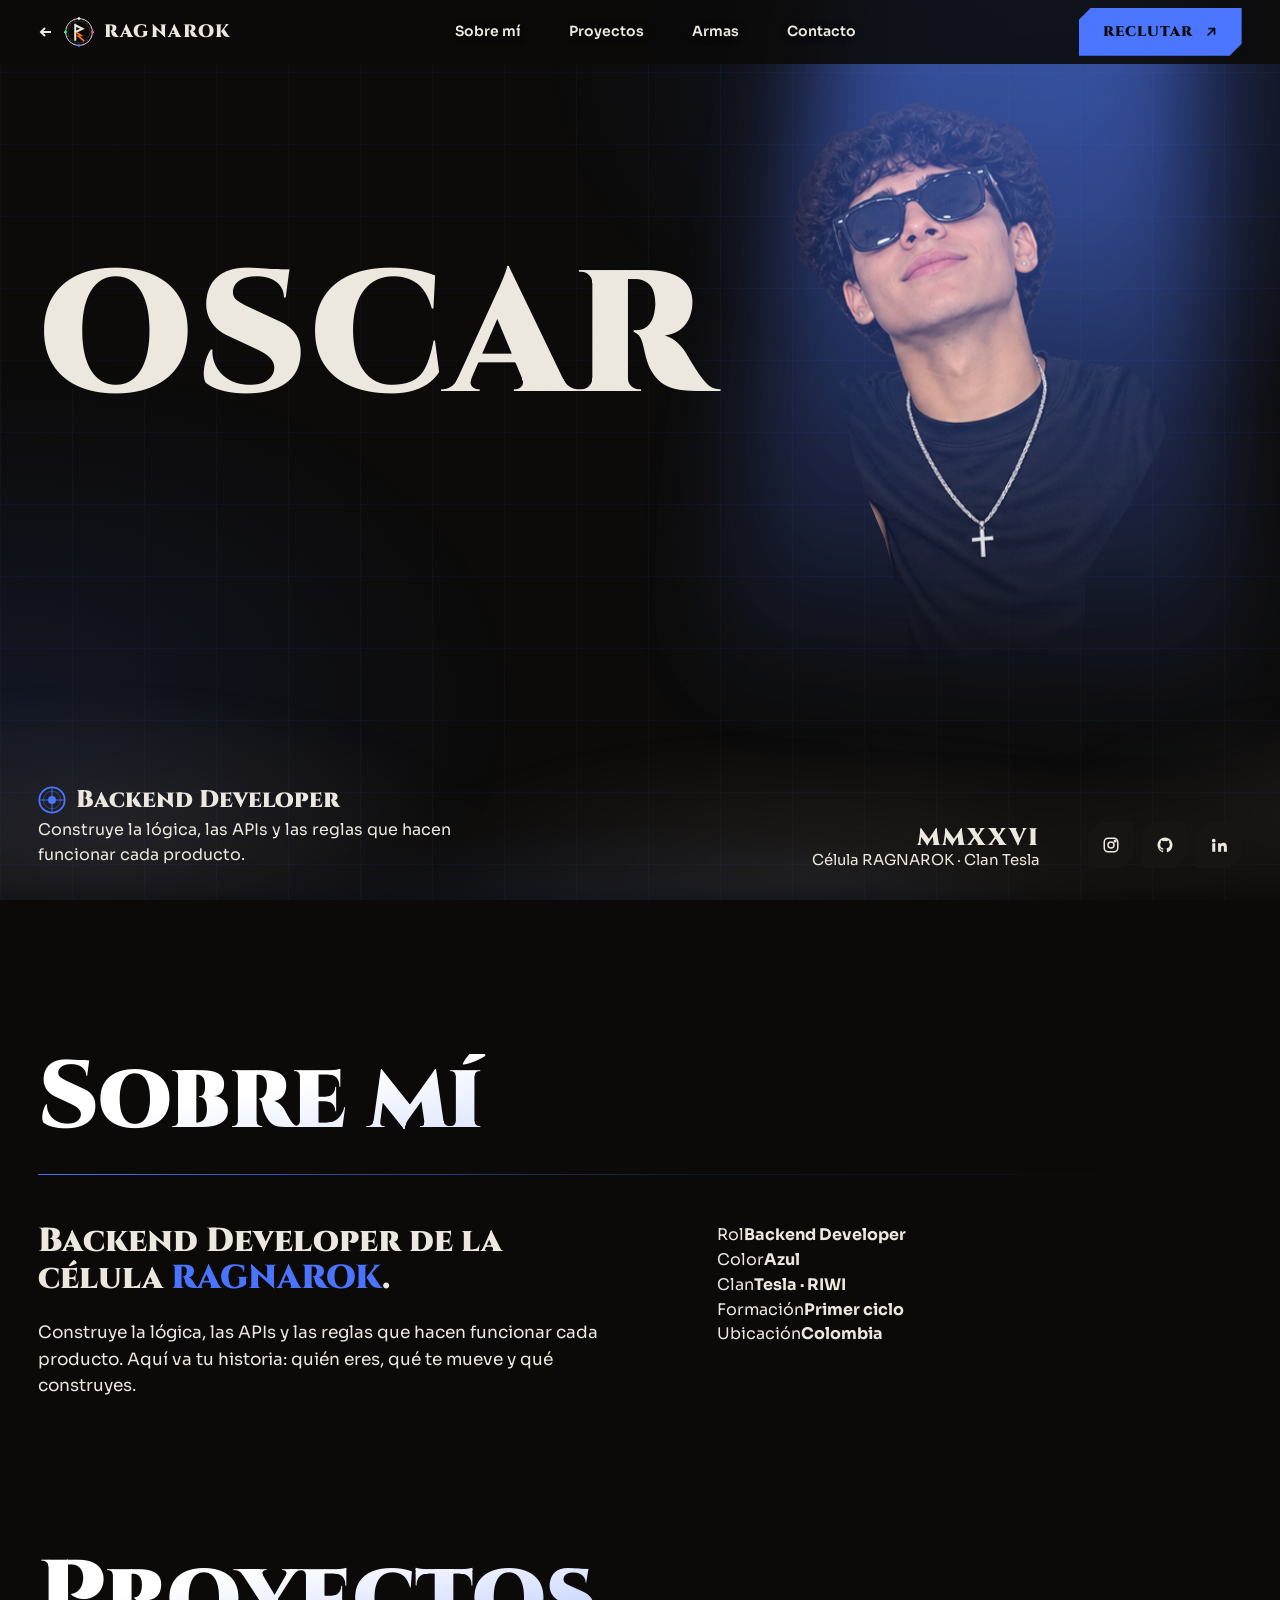
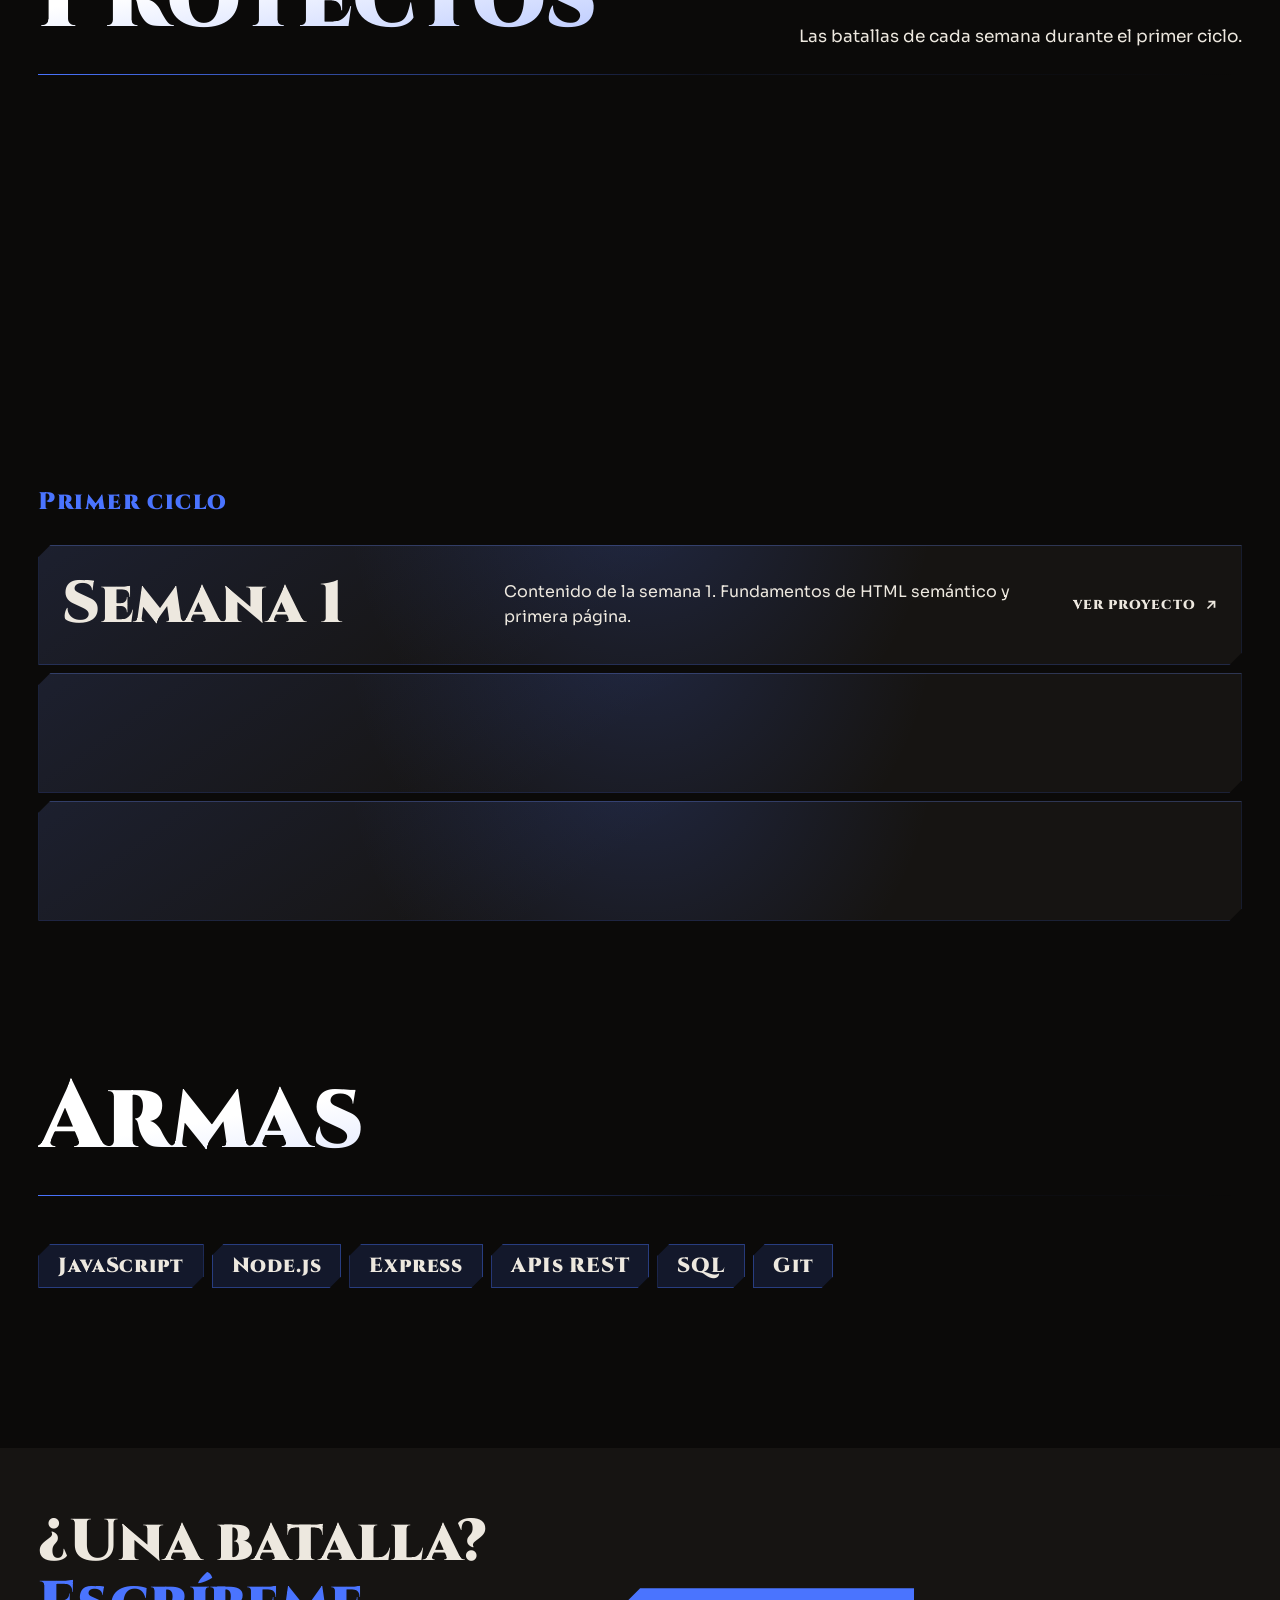
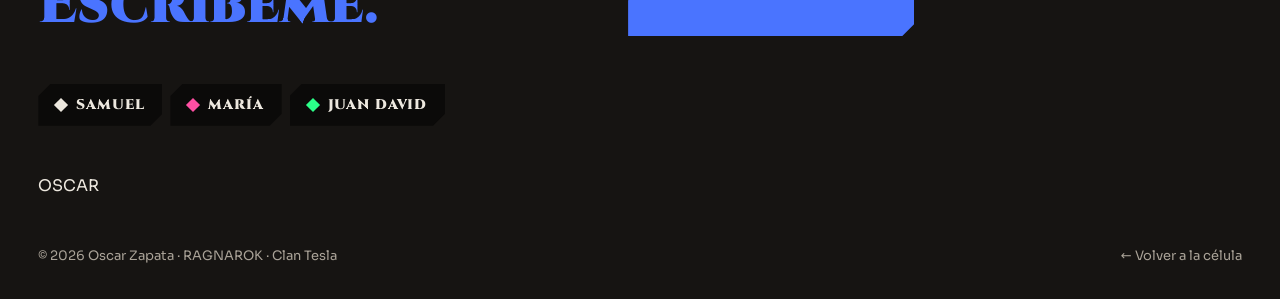
==== commit c9aa6dcf: "cambios en el diseño y mejoras" ====
--- a/miembros/azul/index.html
+++ b/miembros/azul/index.html
@@ -3,13 +3,11 @@
 <head>
   <meta charset="UTF-8">
   <meta name="viewport" content="width=device-width, initial-scale=1.0">
-  <title>OSCAR ZAPATA — RAGNAROK</title>
-  <meta name="description" content="Portafolio de Oscar Zapata (AZUL), Backend Developer de RAGNAROK, célula del Clan Tesla.">
-  <script>document.documentElement.classList.add("js");</script>
-  <script src="main.js" defer></script>
+  <title>Oscar Zapata — RAGNAROK</title>
+  <meta name="description" content="Portafolio de Oscar Zapata, Backend Developer de RAGNAROK, célula del Clan Tesla.">
   <link rel="preconnect" href="https://fonts.googleapis.com">
   <link rel="preconnect" href="https://fonts.gstatic.com" crossorigin>
-  <link href="https://fonts.googleapis.com/css2?family=Cinzel:wght@700;900&family=JetBrains+Mono:wght@400;700&family=Noto+Sans+Runic&family=Sora:wght@400;600&display=swap" rel="stylesheet">
+  <link href="https://fonts.googleapis.com/css2?family=Cinzel:wght@700;900&family=Noto+Sans+Runic&family=Sora:wght@400;600&display=swap" rel="stylesheet">
   <link rel="icon" href="data:image/svg+xml,%3Csvg xmlns=%27http://www.w3.org/2000/svg%27 viewBox=%270 0 120 120%27%3E%3Crect width=%27120%27 height=%27120%27 rx=%2724%27 fill=%27%230b0a09%27/%3E%3Ccircle cx=%2760%27 cy=%2760%27 r=%2748%27 fill=%27none%27 stroke=%27%23ede8df%27 stroke-width=%276%27/%3E%3Cpath d=%27M45 31V91M45 33l29 14-29 14%27 fill=%27none%27 stroke=%27%23ede8df%27 stroke-width=%2710%27/%3E%3Cpath d=%27M51 63l17 11-11 2 21 18%27 fill=%27none%27 stroke=%27%23ff6a1f%27 stroke-width=%279%27/%3E%3C/svg%3E">
   <link rel="stylesheet" href="style.css">
   <link rel="stylesheet" href="member.css">
@@ -17,54 +15,33 @@
 <body data-member="azul">
 
   <svg width="0" height="0" style="position:absolute" aria-hidden="true">
-    <!-- contorno sin relleno para ZAPATA: dilata la letra y le resta su interior -->
-    <filter id="outline" x="-5%" y="-10%" width="110%" height="120%" color-interpolation-filters="sRGB">
-      <feMorphology in="SourceAlpha" operator="dilate" radius="1.5" result="grown"/>
-      <feFlood flood-color="#7e9bff"/>
-      <feComposite in2="grown" operator="in" result="painted"/>
-      <feComposite in="painted" in2="SourceAlpha" operator="out"/>
-    </filter>
     <symbol id="logo" viewBox="0 0 120 120"><circle cx="60" cy="60" r="54" fill="none" stroke="currentColor" stroke-width="3.5"/><circle cx="60" cy="60" r="44" fill="none" stroke="currentColor" stroke-width="1.2" opacity=".45"/><g stroke="currentColor" stroke-width="2" opacity=".6"><line x1="60" y1="8" x2="60" y2="13" transform="rotate(22.5 60 60)"/><line x1="60" y1="8" x2="60" y2="13" transform="rotate(45 60 60)"/><line x1="60" y1="8" x2="60" y2="13" transform="rotate(67.5 60 60)"/><line x1="60" y1="8" x2="60" y2="13" transform="rotate(112.5 60 60)"/><line x1="60" y1="8" x2="60" y2="13" transform="rotate(135 60 60)"/><line x1="60" y1="8" x2="60" y2="13" transform="rotate(157.5 60 60)"/><line x1="60" y1="8" x2="60" y2="13" transform="rotate(202.5 60 60)"/><line x1="60" y1="8" x2="60" y2="13" transform="rotate(225 60 60)"/><line x1="60" y1="8" x2="60" y2="13" transform="rotate(247.5 60 60)"/><line x1="60" y1="8" x2="60" y2="13" transform="rotate(292.5 60 60)"/><line x1="60" y1="8" x2="60" y2="13" transform="rotate(315 60 60)"/><line x1="60" y1="8" x2="60" y2="13" transform="rotate(337.5 60 60)"/></g><path d="M45 31V91M45 33l29 14-29 14" fill="none" stroke="currentColor" stroke-width="8" stroke-linecap="square" stroke-linejoin="miter"/><path d="M51 63l17 11-11 2 21 18" fill="none" stroke="#ff6a1f" stroke-width="7" stroke-linecap="square" stroke-linejoin="miter"/><rect x="55" y="1" width="10" height="10" transform="rotate(45 60 6)" fill="#ede8df"/><rect x="109" y="55" width="10" height="10" transform="rotate(45 114 60)" fill="#ff4fa3"/><rect x="55" y="109" width="10" height="10" transform="rotate(45 60 114)" fill="#4a74ff"/><rect x="1" y="55" width="10" height="10" transform="rotate(45 6 60)" fill="#2bff88"/></symbol>
     <symbol id="shield" viewBox="0 0 32 32"><circle cx="16" cy="16" r="14.5" fill="none" stroke="currentColor" stroke-width="2"/><path d="M16 2v28M2 16h28" stroke="currentColor" stroke-width="1.5" opacity=".6"/><circle cx="16" cy="16" r="4.5" fill="currentColor"/><circle cx="16" cy="16" r="10" fill="none" stroke="currentColor" stroke-width="1" opacity=".5"/></symbol>
     <symbol id="arrow" viewBox="0 0 16 16"><path d="M4 12 12 4M5 4h7v7" fill="none" stroke="currentColor" stroke-width="2"/></symbol>
-    <symbol id="i-github" viewBox="0 0 24 24"><path fill="currentColor" d="M12 2a10 10 0 0 0-3.2 19.5c.5.1.7-.2.7-.5v-1.7c-2.8.6-3.4-1.3-3.4-1.3-.4-1.2-1.1-1.5-1.1-1.5-.9-.6.1-.6.1-.6 1 .1 1.5 1 1.5 1 .9 1.6 2.4 1.1 3 .8.1-.7.4-1.1.6-1.3-2.2-.3-4.6-1.1-4.6-5a3.9 3.9 0 0 1 1-2.7 3.6 3.6 0 0 1 .1-2.7s.8-.3 2.8 1a9.6 9.6 0 0 1 5 0c1.9-1.3 2.8-1 2.8-1 .5 1.4.2 2.4.1 2.7a3.9 3.9 0 0 1 1 2.7c0 3.9-2.4 4.7-4.6 5 .4.3.7.9.7 1.9V21c0 .3.2.6.7.5A10 10 0 0 0 12 2Z"/></symbol>
-    <symbol id="i-mail" viewBox="0 0 24 24"><path fill="none" stroke="currentColor" stroke-width="2" d="M3 6h18v12H3zM3 7l9 7 9-7"/></symbol>
   </svg>
 
-  <nav class="nav" aria-label="Principal">
-    <a class="back" href="../../index.html#guerreros">
-      <svg viewBox="0 0 16 16" fill="none" stroke="currentColor" stroke-width="2" aria-hidden="true"><path d="M13 8H3M7 4 3 8l4 4"/></svg>
-      <svg class="logo-mark" aria-hidden="true"><use href="#logo"/></svg>
-      RAGNAROK
-    </a>
-    <ul class="nav__links">
-      <li><a href="#sobre-mi">Sobre mí</a></li>
-      <li><a href="#proyectos">Proyectos</a></li>
-      <li><a href="#skills">Armas</a></li>
-      <li><a href="#contacto">Contacto</a></li>
-    </ul>
-    <a class="pill" href="#contacto">Reclutar <svg aria-hidden="true"><use href="#arrow"/></svg></a>
-    <span class="nav__progress" aria-hidden="true"></span>
-  </nav>
+  <header class="m-hero" id="inicio">
+    <nav class="nav" aria-label="Principal">
+      <a class="back" href="../../index.html#guerreros">
+        <svg viewBox="0 0 16 16" fill="none" stroke="currentColor" stroke-width="2" aria-hidden="true"><path d="M13 8H3M7 4 3 8l4 4"/></svg>
+        <svg class="logo-mark" aria-hidden="true"><use href="#logo"/></svg>
+        RAGNAROK
+      </a>
+      <ul class="nav__links">
+        <li><a href="#sobre-mi">Sobre mí</a></li>
+        <li><a href="#proyectos">Proyectos</a></li>
+        <li><a href="#skills">Armas</a></li>
+        <li><a href="#contacto">Contacto</a></li>
+      </ul>
+      <a class="pill" href="#contacto">Reclutar <svg aria-hidden="true"><use href="#arrow"/></svg></a>
+    </nav>
 
-  <header class="m-hero" id="inicio">
     <div class="m-stage">
-      <p class="m-kicker"><span class="m-kicker__rune" aria-hidden="true">ᛟ</span>Guerrero azul · Clan Tesla</p>
-      <h1 class="m-title"><span>Oscar</span> <span>Zapata</span></h1>
+      <h1 class="m-title">OSCAR</h1>
       <figure class="m-figure">
+        <img class="m-photo m-photo--base" src="../../assets/team.png" width="1402" height="1122" alt="">
         <span class="m-beam" aria-hidden="true"></span>
-        <svg class="m-ring" viewBox="0 0 400 400" aria-hidden="true">
-          <defs><path id="ring-path" d="M200 200m-172 0a172 172 0 1 1 344 0a172 172 0 1 1-344 0"/></defs>
-          <g class="m-ring__outer">
-            <circle cx="200" cy="200" r="194"/>
-            <circle cx="200" cy="200" r="150"/>
-            <text><textPath href="#ring-path" textLength="1078">ᚱᚨᚷᚾᚨᚱᛟᚲ᛫ᚱᚨᚷᚾᚨᚱᛟᚲ᛫ᚱᚨᚷᚾᚨᚱᛟᚲ᛫ᚱᚨᚷᚾᚨᚱᛟᚲ᛫</textPath></text>
-          </g>
-          <circle class="m-ring__inner" cx="200" cy="200" r="132"/>
-        </svg>
-        <div class="m-crop">
-          <img class="m-photo" src="../../assets/team.png" width="1402" height="1122" alt="Oscar Zapata, Backend Developer de RAGNAROK, bajo su reflector azul">
-        </div>
+        <img class="m-photo m-photo--spot" src="../../assets/team.png" width="1402" height="1122" alt="Oscar Zapata, Backend Developer de RAGNAROK, bajo su reflector de color">
         <span class="m-beam m-beam--front" aria-hidden="true"></span>
       </figure>
     </div>
@@ -75,47 +52,40 @@
       <p class="m-intro"><b><svg class="shield" aria-hidden="true"><use href="#shield"/></svg>Backend Developer</b>Construye la lógica, las APIs y las reglas que hacen funcionar cada producto.</p>
       <p class="m-year">MMXXVI<span>Célula RAGNAROK · Clan Tesla</span></p>
       <div class="m-socials">
-        <a class="m-link" href="https://github.com/zeus18416" target="_blank" rel="noopener"><svg aria-hidden="true"><use href="#i-github"/></svg>GitHub</a>
-        <a class="m-link" href="mailto:davidzpata5@gmail.com"><svg aria-hidden="true"><use href="#i-mail"/></svg>Correo</a>
+        <a class="icon-btn" href="#contacto" aria-label="Instagram">
+          <svg viewBox="0 0 24 24" fill="none" stroke="currentColor" stroke-width="2" aria-hidden="true"><rect x="3" y="3" width="18" height="18" rx="5"/><circle cx="12" cy="12" r="4"/><circle cx="17.5" cy="6.5" r="1" fill="currentColor"/></svg>
+        </a>
+        <a class="icon-btn" href="#contacto" aria-label="GitHub">
+          <svg viewBox="0 0 24 24" fill="currentColor" aria-hidden="true"><path d="M12 2a10 10 0 0 0-3.2 19.5c.5.1.7-.2.7-.5v-1.7c-2.8.6-3.4-1.3-3.4-1.3-.4-1.2-1.1-1.5-1.1-1.5-.9-.6.1-.6.1-.6 1 .1 1.5 1 1.5 1 .9 1.6 2.4 1.1 3 .8.1-.7.4-1.1.6-1.3-2.2-.3-4.6-1.1-4.6-5a3.9 3.9 0 0 1 1-2.7 3.6 3.6 0 0 1 .1-2.7s.8-.3 2.8 1a9.6 9.6 0 0 1 5 0c1.9-1.3 2.8-1 2.8-1 .5 1.4.2 2.4.1 2.7a3.9 3.9 0 0 1 1 2.7c0 3.9-2.4 4.7-4.6 5 .4.3.7.9.7 1.9V21c0 .3.2.6.7.5A10 10 0 0 0 12 2Z"/></svg>
+        </a>
+        <a class="icon-btn" href="#contacto" aria-label="LinkedIn">
+          <svg viewBox="0 0 24 24" fill="currentColor" aria-hidden="true"><path d="M4.98 3.5a2.5 2.5 0 1 1 0 5 2.5 2.5 0 0 1 0-5ZM3 9.5h4V21H3V9.5Zm7 0h3.8v1.6h.1c.5-1 1.8-2 3.8-2 4 0 4.8 2.6 4.8 6V21h-4v-5.2c0-1.2 0-2.8-1.7-2.8s-2 1.3-2 2.7V21h-4V9.5Z"/></svg>
+        </a>
       </div>
     </div>
   </header>
 
-  <div class="marquee m-band" aria-hidden="true">
-    <div class="marquee__track">
-      <span>JAVASCRIPT <b>ᚠ</b> NODE.JS <b>ᚺ</b> EXPRESS <b>ᚲ</b> APIS REST <b>ᛞ</b> SQL <b>ᛒ</b> GIT <b>ᚱ</b> </span>
-      <span>JAVASCRIPT <b>ᚠ</b> NODE.JS <b>ᚺ</b> EXPRESS <b>ᚲ</b> APIS REST <b>ᛞ</b> SQL <b>ᛒ</b> GIT <b>ᚱ</b> </span>
-      <span>JAVASCRIPT <b>ᚠ</b> NODE.JS <b>ᚺ</b> EXPRESS <b>ᚲ</b> APIS REST <b>ᛞ</b> SQL <b>ᛒ</b> GIT <b>ᚱ</b> </span>
-      <span>JAVASCRIPT <b>ᚠ</b> NODE.JS <b>ᚺ</b> EXPRESS <b>ᚲ</b> APIS REST <b>ᛞ</b> SQL <b>ᛒ</b> GIT <b>ᚱ</b> </span>
-    </div>
-  </div>
-
   <main>
     <section class="section" id="sobre-mi" aria-labelledby="t-about">
-      <div class="section__head"><h2 class="section__title" id="t-about" data-index="// 01" data-reveal>Sobre mí</h2></div>
+      <div class="section__head"><h2 class="section__title" id="t-about" data-reveal>Sobre mí</h2></div>
       <div class="about">
         <div data-reveal style="--d:80ms">
           <p class="about__big">Backend Developer de la célula <em>RAGNAROK</em>.</p>
           <p class="section__lead" style="margin-top:24px">Construye la lógica, las APIs y las reglas que hacen funcionar cada producto. Aquí va tu historia: quién eres, qué te mueve y qué construyes.</p>
         </div>
-        <div class="api" data-reveal style="--d:160ms">
-          <p class="api__req"><span><b>GET</b> /api/oscar</span><span class="api__status">200 OK</span></p>
-          <dl class="api__body">
-            <div><dt>rol</dt><dd>Backend Developer</dd></div>
-            <div><dt>color</dt><dd>Azul</dd></div>
-            <div><dt>clan</dt><dd>Tesla · RIWI</dd></div>
-            <div><dt>formación</dt><dd>Primer ciclo</dd></div>
-            <div><dt>ubicación</dt><dd>Colombia</dd></div>
-            <div><dt>github</dt><dd><a href="https://github.com/zeus18416" target="_blank" rel="noopener">zeus18416</a></dd></div>
-            <div><dt>correo</dt><dd><a href="mailto:davidzpata5@gmail.com">davidzpata5@gmail.com</a></dd></div>
-          </dl>
-        </div>
+        <ul class="about__facts" data-reveal style="--d:160ms">
+          <li><span>Rol</span><strong>Backend Developer</strong></li>
+          <li><span>Color</span><strong>Azul</strong></li>
+          <li><span>Clan</span><strong>Tesla · RIWI</strong></li>
+          <li><span>Formación</span><strong>Primer ciclo</strong></li>
+          <li><span>Ubicación</span><strong>Colombia</strong></li>
+        </ul>
       </div>
     </section>
 
     <section class="section" id="proyectos" aria-labelledby="t-proj">
       <div class="section__head">
-        <h2 class="section__title" id="t-proj" data-index="// 02" data-reveal>Proyectos</h2>
+        <h2 class="section__title" id="t-proj" data-reveal>Proyectos</h2>
         <p class="section__lead">Las batallas de cada semana durante el primer ciclo.</p>
       </div>
       <a class="m-quest" href="../../index.html#integrador" data-reveal>
@@ -125,89 +95,51 @@
         <span class="m-quest__text">Qué es y qué soluciona, en una línea. <b>Mi rol: Backend, la lógica y las APIs.</b></span>
         <span class="week__go">Ver proyecto <svg aria-hidden="true"><use href="#arrow"/></svg></span>
       </a>
-      <a class="m-quest" href="https://zeus18416.github.io/rueda-libre/" target="_blank" rel="noopener" data-reveal>
-        <span class="m-quest__rune" aria-hidden="true">ᚱ</span>
-        <span class="m-quest__kicker">Página web</span>
-        <span class="m-quest__name">Rueda Libre</span>
-        <span class="m-quest__text">Sitio de 3 páginas para un alquiler de bicicletas en Medellín, con tarifas, rutas y formulario de reservas. <b>Lenguajes: HTML y CSS.</b></span>
-        <span class="week__go">Ver sitio <svg aria-hidden="true"><use href="#arrow"/></svg></span>
-      </a>
       <h3 class="cycle">Primer ciclo</h3>
       <div class="weeks">
         <a class="week" data-reveal style="--d:0ms" href="#proyectos">
-          <span class="week__head"><span class="route"><b>GET</b> /semanas/1</span><span class="week__name">Semana 1</span></span>
+          <span class="week__name">Semana 1</span>
           <p class="week__desc">Contenido de la semana 1. Fundamentos de HTML semántico y primera página.</p>
           <span class="week__go">Ver proyecto <svg aria-hidden="true"><use href="#arrow"/></svg></span>
         </a>
         <a class="week" data-reveal style="--d:80ms" href="#proyectos">
-          <span class="week__head"><span class="route"><b>GET</b> /semanas/2</span><span class="week__name">Semana 2</span></span>
+          <span class="week__name">Semana 2</span>
           <p class="week__desc">Contenido de la semana 2. CSS, layout con Flexbox y Grid, diseño responsive.</p>
           <span class="week__go">Ver proyecto <svg aria-hidden="true"><use href="#arrow"/></svg></span>
         </a>
         <a class="week" data-reveal style="--d:160ms" href="#proyectos">
-          <span class="week__head"><span class="route"><b>GET</b> /semanas/3</span><span class="week__name">Semana 3</span></span>
+          <span class="week__name">Semana 3</span>
           <p class="week__desc">Contenido de la semana 3. JavaScript, interacción y lógica en el navegador.</p>
           <span class="week__go">Ver proyecto <svg aria-hidden="true"><use href="#arrow"/></svg></span>
-        </a>
-      </div>
-
-      <h3 class="cycle">En GitHub</h3>
-      <div class="repos">
-        <a class="repo" data-reveal style="--d:0ms" href="https://github.com/zeus18416/algoritmia" target="_blank" rel="noopener">
-          <span class="route"><b>GET</b> /zeus18416/algoritmia</span>
-          <span class="repo__name">Algoritmia</span>
-          <span class="repo__desc">Ejercicios organizados por semana.</span>
-          <span class="week__go">Ver repo <svg aria-hidden="true"><use href="#arrow"/></svg></span>
-        </a>
-        <a class="repo" data-reveal style="--d:80ms" href="https://github.com/zeus18416/mi-perfil" target="_blank" rel="noopener">
-          <span class="route"><b>GET</b> /zeus18416/mi-perfil</span>
-          <span class="repo__name">Mi perfil</span>
-          <span class="repo__desc">Trabajo práctico de HTML, CSS y Git/GitHub.</span>
-          <span class="week__go">Ver repo <svg aria-hidden="true"><use href="#arrow"/></svg></span>
-        </a>
-        <a class="repo" data-reveal style="--d:160ms" href="https://github.com/zeus18416/mi-primera-web" target="_blank" rel="noopener">
-          <span class="route"><b>GET</b> /zeus18416/mi-primera-web</span>
-          <span class="repo__name">Mi primera web</span>
-          <span class="repo__desc">Página hecha con HTML y CSS.</span>
-          <span class="week__go">Ver repo <svg aria-hidden="true"><use href="#arrow"/></svg></span>
         </a>
       </div>
     </section>
 
     <section class="section" id="skills" aria-labelledby="t-skills">
-      <div class="section__head"><h2 class="section__title" id="t-skills" data-index="// 03" data-reveal>Armas</h2></div>
-      <dl class="stack" data-reveal style="--d:80ms">
-        <div class="stack__layer" data-rune="ᚠ"><dt>Lenguaje</dt><dd><ul class="skills"><li class="skill">JavaScript</li></ul></dd></div>
-        <div class="stack__layer" data-rune="ᚺ"><dt>Backend</dt><dd><ul class="skills"><li class="skill">Node.js</li><li class="skill">Express</li><li class="skill">APIs REST</li></ul></dd></div>
-        <div class="stack__layer" data-rune="ᛞ"><dt>Datos</dt><dd><ul class="skills"><li class="skill">SQL</li></ul></dd></div>
-        <div class="stack__layer" data-rune="ᛒ"><dt>Herramientas</dt><dd><ul class="skills"><li class="skill">Git</li></ul></dd></div>
-      </dl>
+      <div class="section__head"><h2 class="section__title" id="t-skills" data-reveal>Armas</h2></div>
+      <ul class="skills" data-reveal style="--d:80ms">
+        <li class="skill">JavaScript</li><li class="skill">Node.js</li><li class="skill">Express</li><li class="skill">APIs REST</li><li class="skill">SQL</li><li class="skill">Git</li>
+      </ul>
     </section>
   </main>
 
   <footer class="footer m-contact" id="contacto">
     <div class="footer__top">
-      <h2 class="footer__cta" data-reveal>¿Un reto? <em>Escríbeme.</em></h2>
-      <div class="m-channels">
-        <div class="m-channel">
-          <a class="m-channel__link" href="mailto:davidzpata5@gmail.com">
-            <svg class="m-channel__icon" aria-hidden="true"><use href="#i-mail"/></svg>
-            <span class="m-channel__label">Correo</span>
-            <span class="m-channel__value">davidzpata5@gmail.com</span>
-          </a>
-          <button class="m-copy" type="button" data-copy="davidzpata5@gmail.com" hidden>Copiar</button>
-        </div>
+      <h2 class="footer__cta" data-reveal>¿Una batalla? <em>Escríbeme.</em></h2>
+      <div class="footer__links">
+        <a class="pill" href="#contacto">correo@ejemplo.com <svg aria-hidden="true"><use href="#arrow"/></svg></a>
       </div>
     </div>
     <nav aria-label="Otros guerreros">
       <ul class="others">
         <li><a href="../negro/index.html"><i style="--c:var(--negro)"></i>SAMUEL</a></li>
-        <li><a href="../rosado/index.html"><i style="--c:var(--rosado)"></i>MARIA</a></li>
-        <li><a href="../verde/index.html"><i style="--c:var(--verde)"></i>JUAN</a></li>
+        <li><a href="../rosado/index.html"><i style="--c:var(--rosado)"></i>MARÍA</a></li>
+        <li><a href="../verde/index.html"><i style="--c:var(--verde)"></i>JUAN DAVID</a></li>
       </ul>
     </nav>
+    <p class="footer__word" aria-hidden="true">OSCAR</p>
     <div class="footer__legal">
-      <span>© 2026 Oscar Zapata · AZUL · RAGNAROK · Clan Tesla</span>
+      <span>© 2026 Oscar Zapata · RAGNAROK · Clan Tesla</span>
       <a href="../../index.html">← Volver a la célula</a>
     </div>
   </footer>
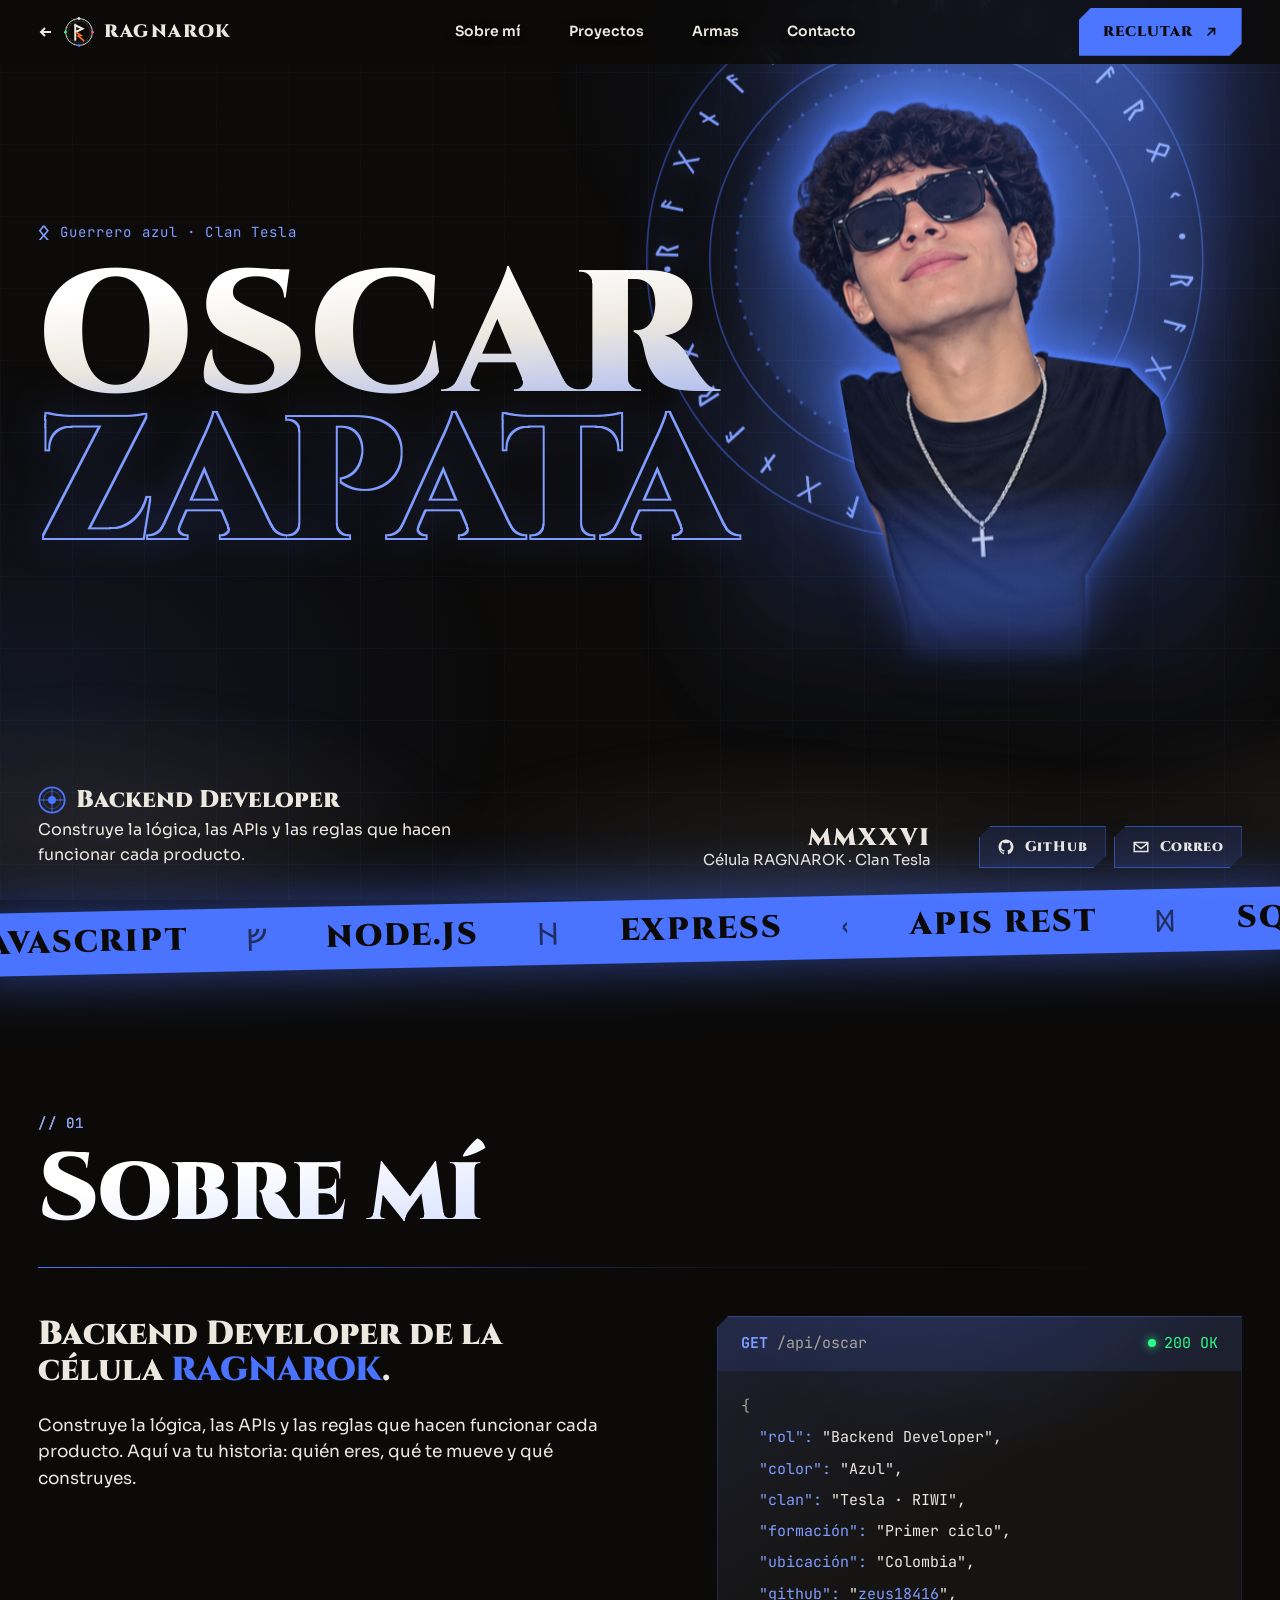
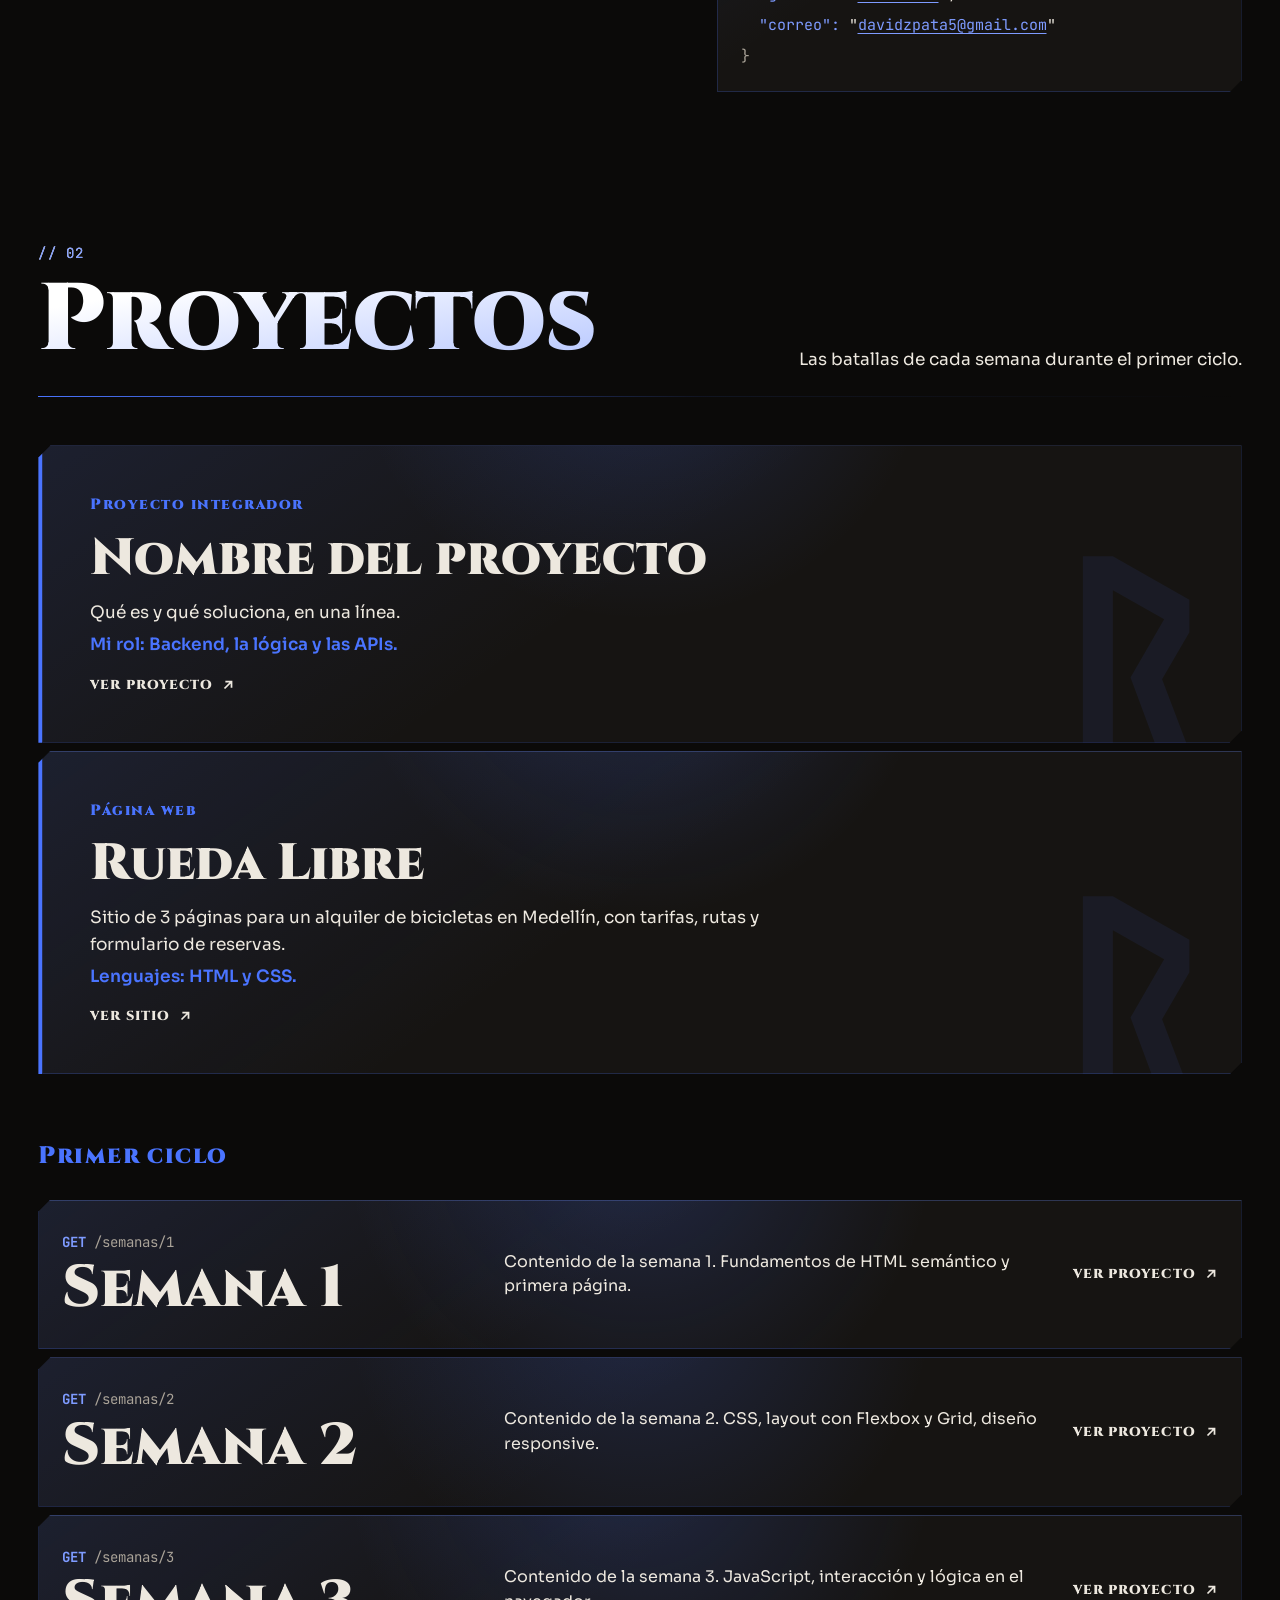
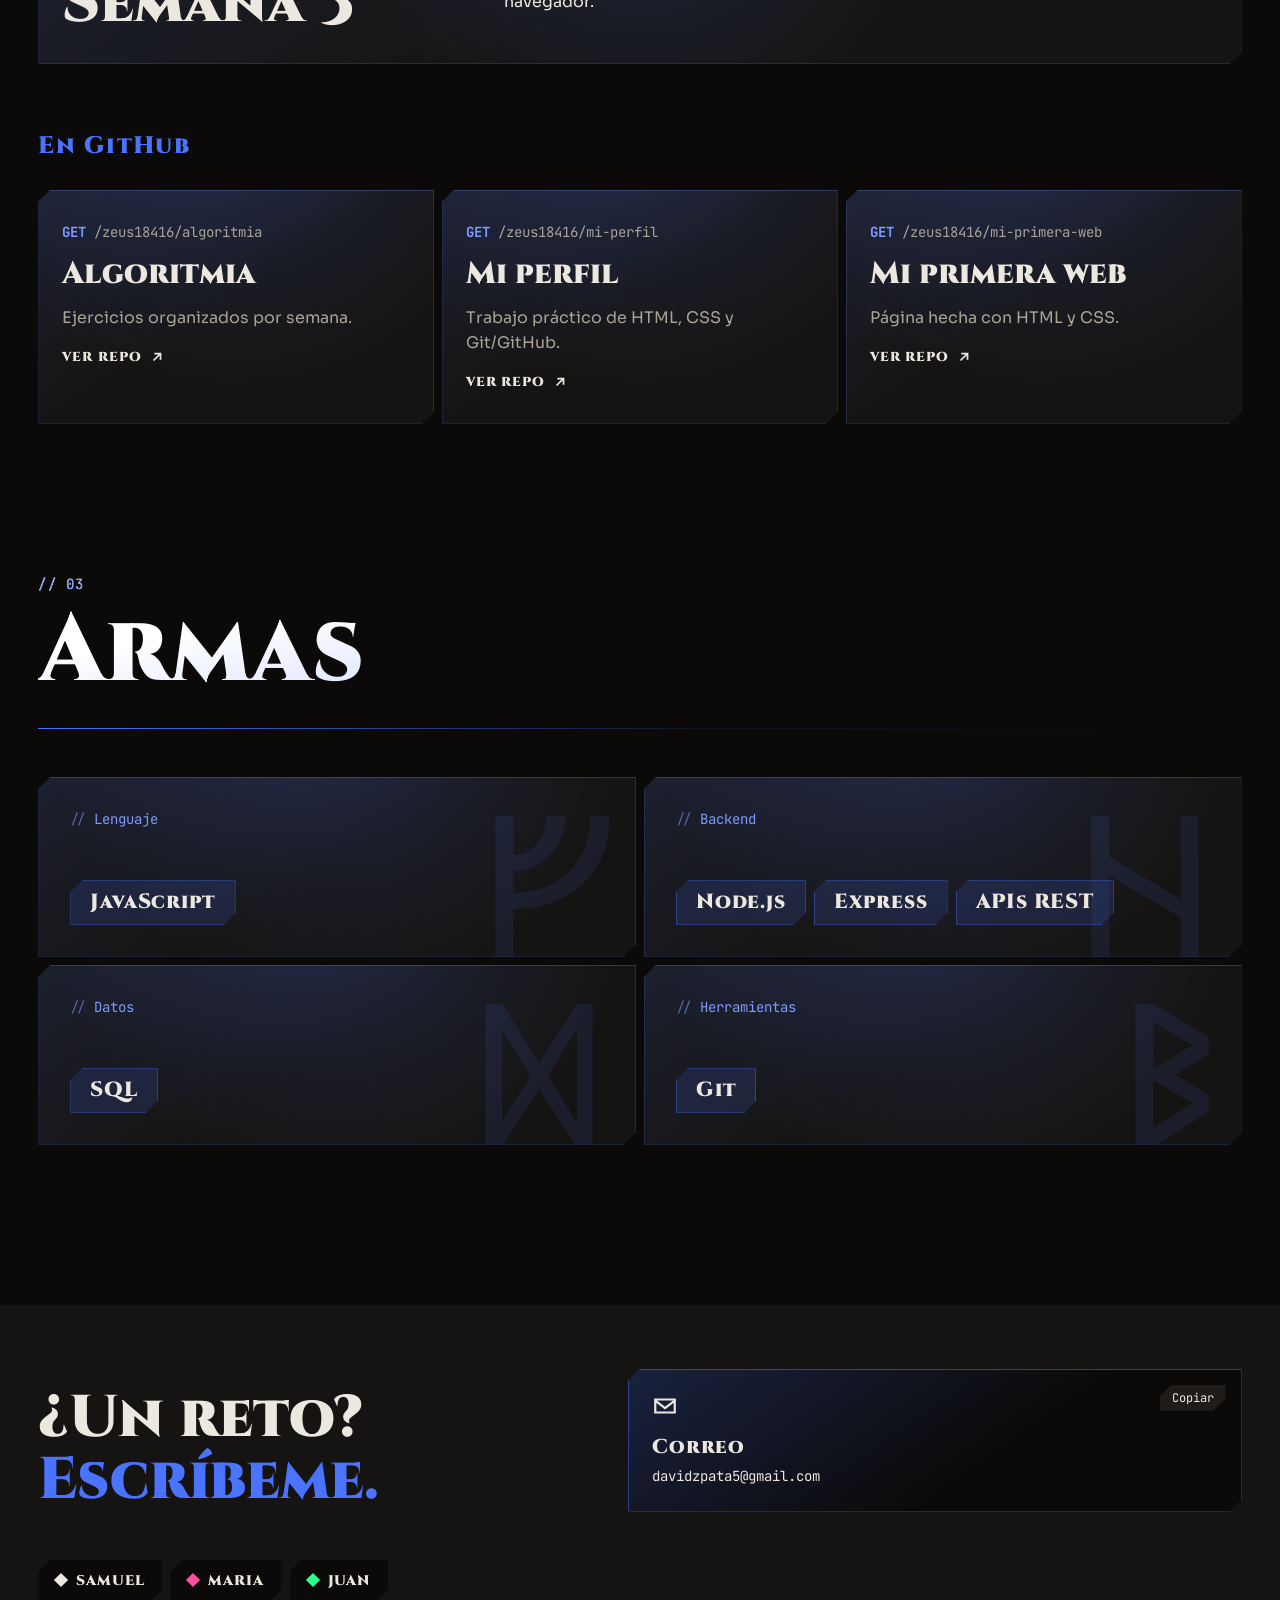
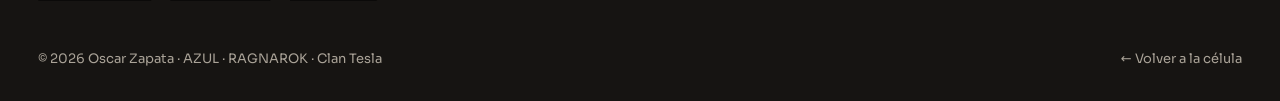
==== commit c1cf249d: "merge oscar-portafolio: página azul de Oscar" ====
--- a/miembros/azul/index.html
+++ b/miembros/azul/index.html
@@ -3,11 +3,13 @@
 <head>
   <meta charset="UTF-8">
   <meta name="viewport" content="width=device-width, initial-scale=1.0">
-  <title>Oscar Zapata — RAGNAROK</title>
-  <meta name="description" content="Portafolio de Oscar Zapata, Backend Developer de RAGNAROK, célula del Clan Tesla.">
+  <title>OSCAR ZAPATA — RAGNAROK</title>
+  <meta name="description" content="Portafolio de Oscar Zapata (AZUL), Backend Developer de RAGNAROK, célula del Clan Tesla.">
+  <script>document.documentElement.classList.add("js");</script>
+  <script src="main.js" defer></script>
   <link rel="preconnect" href="https://fonts.googleapis.com">
   <link rel="preconnect" href="https://fonts.gstatic.com" crossorigin>
-  <link href="https://fonts.googleapis.com/css2?family=Cinzel:wght@700;900&family=Noto+Sans+Runic&family=Sora:wght@400;600&display=swap" rel="stylesheet">
+  <link href="https://fonts.googleapis.com/css2?family=Cinzel:wght@700;900&family=JetBrains+Mono:wght@400;700&family=Noto+Sans+Runic&family=Sora:wght@400;600&display=swap" rel="stylesheet">
   <link rel="icon" href="data:image/svg+xml,%3Csvg xmlns=%27http://www.w3.org/2000/svg%27 viewBox=%270 0 120 120%27%3E%3Crect width=%27120%27 height=%27120%27 rx=%2724%27 fill=%27%230b0a09%27/%3E%3Ccircle cx=%2760%27 cy=%2760%27 r=%2748%27 fill=%27none%27 stroke=%27%23ede8df%27 stroke-width=%276%27/%3E%3Cpath d=%27M45 31V91M45 33l29 14-29 14%27 fill=%27none%27 stroke=%27%23ede8df%27 stroke-width=%2710%27/%3E%3Cpath d=%27M51 63l17 11-11 2 21 18%27 fill=%27none%27 stroke=%27%23ff6a1f%27 stroke-width=%279%27/%3E%3C/svg%3E">
   <link rel="stylesheet" href="style.css">
   <link rel="stylesheet" href="member.css">
@@ -15,33 +17,54 @@
 <body data-member="azul">
 
   <svg width="0" height="0" style="position:absolute" aria-hidden="true">
+    <!-- contorno sin relleno para ZAPATA: dilata la letra y le resta su interior -->
+    <filter id="outline" x="-5%" y="-10%" width="110%" height="120%" color-interpolation-filters="sRGB">
+      <feMorphology in="SourceAlpha" operator="dilate" radius="1.5" result="grown"/>
+      <feFlood flood-color="#7e9bff"/>
+      <feComposite in2="grown" operator="in" result="painted"/>
+      <feComposite in="painted" in2="SourceAlpha" operator="out"/>
+    </filter>
     <symbol id="logo" viewBox="0 0 120 120"><circle cx="60" cy="60" r="54" fill="none" stroke="currentColor" stroke-width="3.5"/><circle cx="60" cy="60" r="44" fill="none" stroke="currentColor" stroke-width="1.2" opacity=".45"/><g stroke="currentColor" stroke-width="2" opacity=".6"><line x1="60" y1="8" x2="60" y2="13" transform="rotate(22.5 60 60)"/><line x1="60" y1="8" x2="60" y2="13" transform="rotate(45 60 60)"/><line x1="60" y1="8" x2="60" y2="13" transform="rotate(67.5 60 60)"/><line x1="60" y1="8" x2="60" y2="13" transform="rotate(112.5 60 60)"/><line x1="60" y1="8" x2="60" y2="13" transform="rotate(135 60 60)"/><line x1="60" y1="8" x2="60" y2="13" transform="rotate(157.5 60 60)"/><line x1="60" y1="8" x2="60" y2="13" transform="rotate(202.5 60 60)"/><line x1="60" y1="8" x2="60" y2="13" transform="rotate(225 60 60)"/><line x1="60" y1="8" x2="60" y2="13" transform="rotate(247.5 60 60)"/><line x1="60" y1="8" x2="60" y2="13" transform="rotate(292.5 60 60)"/><line x1="60" y1="8" x2="60" y2="13" transform="rotate(315 60 60)"/><line x1="60" y1="8" x2="60" y2="13" transform="rotate(337.5 60 60)"/></g><path d="M45 31V91M45 33l29 14-29 14" fill="none" stroke="currentColor" stroke-width="8" stroke-linecap="square" stroke-linejoin="miter"/><path d="M51 63l17 11-11 2 21 18" fill="none" stroke="#ff6a1f" stroke-width="7" stroke-linecap="square" stroke-linejoin="miter"/><rect x="55" y="1" width="10" height="10" transform="rotate(45 60 6)" fill="#ede8df"/><rect x="109" y="55" width="10" height="10" transform="rotate(45 114 60)" fill="#ff4fa3"/><rect x="55" y="109" width="10" height="10" transform="rotate(45 60 114)" fill="#4a74ff"/><rect x="1" y="55" width="10" height="10" transform="rotate(45 6 60)" fill="#2bff88"/></symbol>
     <symbol id="shield" viewBox="0 0 32 32"><circle cx="16" cy="16" r="14.5" fill="none" stroke="currentColor" stroke-width="2"/><path d="M16 2v28M2 16h28" stroke="currentColor" stroke-width="1.5" opacity=".6"/><circle cx="16" cy="16" r="4.5" fill="currentColor"/><circle cx="16" cy="16" r="10" fill="none" stroke="currentColor" stroke-width="1" opacity=".5"/></symbol>
     <symbol id="arrow" viewBox="0 0 16 16"><path d="M4 12 12 4M5 4h7v7" fill="none" stroke="currentColor" stroke-width="2"/></symbol>
+    <symbol id="i-github" viewBox="0 0 24 24"><path fill="currentColor" d="M12 2a10 10 0 0 0-3.2 19.5c.5.1.7-.2.7-.5v-1.7c-2.8.6-3.4-1.3-3.4-1.3-.4-1.2-1.1-1.5-1.1-1.5-.9-.6.1-.6.1-.6 1 .1 1.5 1 1.5 1 .9 1.6 2.4 1.1 3 .8.1-.7.4-1.1.6-1.3-2.2-.3-4.6-1.1-4.6-5a3.9 3.9 0 0 1 1-2.7 3.6 3.6 0 0 1 .1-2.7s.8-.3 2.8 1a9.6 9.6 0 0 1 5 0c1.9-1.3 2.8-1 2.8-1 .5 1.4.2 2.4.1 2.7a3.9 3.9 0 0 1 1 2.7c0 3.9-2.4 4.7-4.6 5 .4.3.7.9.7 1.9V21c0 .3.2.6.7.5A10 10 0 0 0 12 2Z"/></symbol>
+    <symbol id="i-mail" viewBox="0 0 24 24"><path fill="none" stroke="currentColor" stroke-width="2" d="M3 6h18v12H3zM3 7l9 7 9-7"/></symbol>
   </svg>
 
+  <nav class="nav" aria-label="Principal">
+    <a class="back" href="../../index.html#guerreros">
+      <svg viewBox="0 0 16 16" fill="none" stroke="currentColor" stroke-width="2" aria-hidden="true"><path d="M13 8H3M7 4 3 8l4 4"/></svg>
+      <svg class="logo-mark" aria-hidden="true"><use href="#logo"/></svg>
+      RAGNAROK
+    </a>
+    <ul class="nav__links">
+      <li><a href="#sobre-mi">Sobre mí</a></li>
+      <li><a href="#proyectos">Proyectos</a></li>
+      <li><a href="#skills">Armas</a></li>
+      <li><a href="#contacto">Contacto</a></li>
+    </ul>
+    <a class="pill" href="#contacto">Reclutar <svg aria-hidden="true"><use href="#arrow"/></svg></a>
+    <span class="nav__progress" aria-hidden="true"></span>
+  </nav>
+
   <header class="m-hero" id="inicio">
-    <nav class="nav" aria-label="Principal">
-      <a class="back" href="../../index.html#guerreros">
-        <svg viewBox="0 0 16 16" fill="none" stroke="currentColor" stroke-width="2" aria-hidden="true"><path d="M13 8H3M7 4 3 8l4 4"/></svg>
-        <svg class="logo-mark" aria-hidden="true"><use href="#logo"/></svg>
-        RAGNAROK
-      </a>
-      <ul class="nav__links">
-        <li><a href="#sobre-mi">Sobre mí</a></li>
-        <li><a href="#proyectos">Proyectos</a></li>
-        <li><a href="#skills">Armas</a></li>
-        <li><a href="#contacto">Contacto</a></li>
-      </ul>
-      <a class="pill" href="#contacto">Reclutar <svg aria-hidden="true"><use href="#arrow"/></svg></a>
-    </nav>
-
     <div class="m-stage">
-      <h1 class="m-title">OSCAR</h1>
+      <p class="m-kicker"><span class="m-kicker__rune" aria-hidden="true">ᛟ</span>Guerrero azul · Clan Tesla</p>
+      <h1 class="m-title"><span>Oscar</span> <span>Zapata</span></h1>
       <figure class="m-figure">
-        <img class="m-photo m-photo--base" src="../../assets/team.png" width="1402" height="1122" alt="">
         <span class="m-beam" aria-hidden="true"></span>
-        <img class="m-photo m-photo--spot" src="../../assets/team.png" width="1402" height="1122" alt="Oscar Zapata, Backend Developer de RAGNAROK, bajo su reflector de color">
+        <svg class="m-ring" viewBox="0 0 400 400" aria-hidden="true">
+          <defs><path id="ring-path" d="M200 200m-172 0a172 172 0 1 1 344 0a172 172 0 1 1-344 0"/></defs>
+          <g class="m-ring__outer">
+            <circle cx="200" cy="200" r="194"/>
+            <circle cx="200" cy="200" r="150"/>
+            <text><textPath href="#ring-path" textLength="1078">ᚱᚨᚷᚾᚨᚱᛟᚲ᛫ᚱᚨᚷᚾᚨᚱᛟᚲ᛫ᚱᚨᚷᚾᚨᚱᛟᚲ᛫ᚱᚨᚷᚾᚨᚱᛟᚲ᛫</textPath></text>
+          </g>
+          <circle class="m-ring__inner" cx="200" cy="200" r="132"/>
+        </svg>
+        <div class="m-crop">
+          <img class="m-photo" src="../../assets/team.png" width="1402" height="1122" alt="Oscar Zapata, Backend Developer de RAGNAROK, bajo su reflector azul">
+        </div>
         <span class="m-beam m-beam--front" aria-hidden="true"></span>
       </figure>
     </div>
@@ -52,40 +75,47 @@
       <p class="m-intro"><b><svg class="shield" aria-hidden="true"><use href="#shield"/></svg>Backend Developer</b>Construye la lógica, las APIs y las reglas que hacen funcionar cada producto.</p>
       <p class="m-year">MMXXVI<span>Célula RAGNAROK · Clan Tesla</span></p>
       <div class="m-socials">
-        <a class="icon-btn" href="#contacto" aria-label="Instagram">
-          <svg viewBox="0 0 24 24" fill="none" stroke="currentColor" stroke-width="2" aria-hidden="true"><rect x="3" y="3" width="18" height="18" rx="5"/><circle cx="12" cy="12" r="4"/><circle cx="17.5" cy="6.5" r="1" fill="currentColor"/></svg>
-        </a>
-        <a class="icon-btn" href="#contacto" aria-label="GitHub">
-          <svg viewBox="0 0 24 24" fill="currentColor" aria-hidden="true"><path d="M12 2a10 10 0 0 0-3.2 19.5c.5.1.7-.2.7-.5v-1.7c-2.8.6-3.4-1.3-3.4-1.3-.4-1.2-1.1-1.5-1.1-1.5-.9-.6.1-.6.1-.6 1 .1 1.5 1 1.5 1 .9 1.6 2.4 1.1 3 .8.1-.7.4-1.1.6-1.3-2.2-.3-4.6-1.1-4.6-5a3.9 3.9 0 0 1 1-2.7 3.6 3.6 0 0 1 .1-2.7s.8-.3 2.8 1a9.6 9.6 0 0 1 5 0c1.9-1.3 2.8-1 2.8-1 .5 1.4.2 2.4.1 2.7a3.9 3.9 0 0 1 1 2.7c0 3.9-2.4 4.7-4.6 5 .4.3.7.9.7 1.9V21c0 .3.2.6.7.5A10 10 0 0 0 12 2Z"/></svg>
-        </a>
-        <a class="icon-btn" href="#contacto" aria-label="LinkedIn">
-          <svg viewBox="0 0 24 24" fill="currentColor" aria-hidden="true"><path d="M4.98 3.5a2.5 2.5 0 1 1 0 5 2.5 2.5 0 0 1 0-5ZM3 9.5h4V21H3V9.5Zm7 0h3.8v1.6h.1c.5-1 1.8-2 3.8-2 4 0 4.8 2.6 4.8 6V21h-4v-5.2c0-1.2 0-2.8-1.7-2.8s-2 1.3-2 2.7V21h-4V9.5Z"/></svg>
-        </a>
+        <a class="m-link" href="https://github.com/zeus18416" target="_blank" rel="noopener"><svg aria-hidden="true"><use href="#i-github"/></svg>GitHub</a>
+        <a class="m-link" href="mailto:davidzpata5@gmail.com"><svg aria-hidden="true"><use href="#i-mail"/></svg>Correo</a>
       </div>
     </div>
   </header>
+
+  <div class="marquee m-band" aria-hidden="true">
+    <div class="marquee__track">
+      <span>JAVASCRIPT <b>ᚠ</b> NODE.JS <b>ᚺ</b> EXPRESS <b>ᚲ</b> APIS REST <b>ᛞ</b> SQL <b>ᛒ</b> GIT <b>ᚱ</b> </span>
+      <span>JAVASCRIPT <b>ᚠ</b> NODE.JS <b>ᚺ</b> EXPRESS <b>ᚲ</b> APIS REST <b>ᛞ</b> SQL <b>ᛒ</b> GIT <b>ᚱ</b> </span>
+      <span>JAVASCRIPT <b>ᚠ</b> NODE.JS <b>ᚺ</b> EXPRESS <b>ᚲ</b> APIS REST <b>ᛞ</b> SQL <b>ᛒ</b> GIT <b>ᚱ</b> </span>
+      <span>JAVASCRIPT <b>ᚠ</b> NODE.JS <b>ᚺ</b> EXPRESS <b>ᚲ</b> APIS REST <b>ᛞ</b> SQL <b>ᛒ</b> GIT <b>ᚱ</b> </span>
+    </div>
+  </div>
 
   <main>
     <section class="section" id="sobre-mi" aria-labelledby="t-about">
-      <div class="section__head"><h2 class="section__title" id="t-about" data-reveal>Sobre mí</h2></div>
+      <div class="section__head"><h2 class="section__title" id="t-about" data-index="// 01" data-reveal>Sobre mí</h2></div>
       <div class="about">
         <div data-reveal style="--d:80ms">
           <p class="about__big">Backend Developer de la célula <em>RAGNAROK</em>.</p>
           <p class="section__lead" style="margin-top:24px">Construye la lógica, las APIs y las reglas que hacen funcionar cada producto. Aquí va tu historia: quién eres, qué te mueve y qué construyes.</p>
         </div>
-        <ul class="about__facts" data-reveal style="--d:160ms">
-          <li><span>Rol</span><strong>Backend Developer</strong></li>
-          <li><span>Color</span><strong>Azul</strong></li>
-          <li><span>Clan</span><strong>Tesla · RIWI</strong></li>
-          <li><span>Formación</span><strong>Primer ciclo</strong></li>
-          <li><span>Ubicación</span><strong>Colombia</strong></li>
-        </ul>
+        <div class="api" data-reveal style="--d:160ms">
+          <p class="api__req"><span><b>GET</b> /api/oscar</span><span class="api__status">200 OK</span></p>
+          <dl class="api__body">
+            <div><dt>rol</dt><dd>Backend Developer</dd></div>
+            <div><dt>color</dt><dd>Azul</dd></div>
+            <div><dt>clan</dt><dd>Tesla · RIWI</dd></div>
+            <div><dt>formación</dt><dd>Primer ciclo</dd></div>
+            <div><dt>ubicación</dt><dd>Colombia</dd></div>
+            <div><dt>github</dt><dd><a href="https://github.com/zeus18416" target="_blank" rel="noopener">zeus18416</a></dd></div>
+            <div><dt>correo</dt><dd><a href="mailto:davidzpata5@gmail.com">davidzpata5@gmail.com</a></dd></div>
+          </dl>
+        </div>
       </div>
     </section>
 
     <section class="section" id="proyectos" aria-labelledby="t-proj">
       <div class="section__head">
-        <h2 class="section__title" id="t-proj" data-reveal>Proyectos</h2>
+        <h2 class="section__title" id="t-proj" data-index="// 02" data-reveal>Proyectos</h2>
         <p class="section__lead">Las batallas de cada semana durante el primer ciclo.</p>
       </div>
       <a class="m-quest" href="../../index.html#integrador" data-reveal>
@@ -95,51 +125,89 @@
         <span class="m-quest__text">Qué es y qué soluciona, en una línea. <b>Mi rol: Backend, la lógica y las APIs.</b></span>
         <span class="week__go">Ver proyecto <svg aria-hidden="true"><use href="#arrow"/></svg></span>
       </a>
+      <a class="m-quest" href="https://zeus18416.github.io/rueda-libre/" target="_blank" rel="noopener" data-reveal>
+        <span class="m-quest__rune" aria-hidden="true">ᚱ</span>
+        <span class="m-quest__kicker">Página web</span>
+        <span class="m-quest__name">Rueda Libre</span>
+        <span class="m-quest__text">Sitio de 3 páginas para un alquiler de bicicletas en Medellín, con tarifas, rutas y formulario de reservas. <b>Lenguajes: HTML y CSS.</b></span>
+        <span class="week__go">Ver sitio <svg aria-hidden="true"><use href="#arrow"/></svg></span>
+      </a>
       <h3 class="cycle">Primer ciclo</h3>
       <div class="weeks">
         <a class="week" data-reveal style="--d:0ms" href="#proyectos">
-          <span class="week__name">Semana 1</span>
+          <span class="week__head"><span class="route"><b>GET</b> /semanas/1</span><span class="week__name">Semana 1</span></span>
           <p class="week__desc">Contenido de la semana 1. Fundamentos de HTML semántico y primera página.</p>
           <span class="week__go">Ver proyecto <svg aria-hidden="true"><use href="#arrow"/></svg></span>
         </a>
         <a class="week" data-reveal style="--d:80ms" href="#proyectos">
-          <span class="week__name">Semana 2</span>
+          <span class="week__head"><span class="route"><b>GET</b> /semanas/2</span><span class="week__name">Semana 2</span></span>
           <p class="week__desc">Contenido de la semana 2. CSS, layout con Flexbox y Grid, diseño responsive.</p>
           <span class="week__go">Ver proyecto <svg aria-hidden="true"><use href="#arrow"/></svg></span>
         </a>
         <a class="week" data-reveal style="--d:160ms" href="#proyectos">
-          <span class="week__name">Semana 3</span>
+          <span class="week__head"><span class="route"><b>GET</b> /semanas/3</span><span class="week__name">Semana 3</span></span>
           <p class="week__desc">Contenido de la semana 3. JavaScript, interacción y lógica en el navegador.</p>
           <span class="week__go">Ver proyecto <svg aria-hidden="true"><use href="#arrow"/></svg></span>
         </a>
       </div>
+
+      <h3 class="cycle">En GitHub</h3>
+      <div class="repos">
+        <a class="repo" data-reveal style="--d:0ms" href="https://github.com/zeus18416/algoritmia" target="_blank" rel="noopener">
+          <span class="route"><b>GET</b> /zeus18416/algoritmia</span>
+          <span class="repo__name">Algoritmia</span>
+          <span class="repo__desc">Ejercicios organizados por semana.</span>
+          <span class="week__go">Ver repo <svg aria-hidden="true"><use href="#arrow"/></svg></span>
+        </a>
+        <a class="repo" data-reveal style="--d:80ms" href="https://github.com/zeus18416/mi-perfil" target="_blank" rel="noopener">
+          <span class="route"><b>GET</b> /zeus18416/mi-perfil</span>
+          <span class="repo__name">Mi perfil</span>
+          <span class="repo__desc">Trabajo práctico de HTML, CSS y Git/GitHub.</span>
+          <span class="week__go">Ver repo <svg aria-hidden="true"><use href="#arrow"/></svg></span>
+        </a>
+        <a class="repo" data-reveal style="--d:160ms" href="https://github.com/zeus18416/mi-primera-web" target="_blank" rel="noopener">
+          <span class="route"><b>GET</b> /zeus18416/mi-primera-web</span>
+          <span class="repo__name">Mi primera web</span>
+          <span class="repo__desc">Página hecha con HTML y CSS.</span>
+          <span class="week__go">Ver repo <svg aria-hidden="true"><use href="#arrow"/></svg></span>
+        </a>
+      </div>
     </section>
 
     <section class="section" id="skills" aria-labelledby="t-skills">
-      <div class="section__head"><h2 class="section__title" id="t-skills" data-reveal>Armas</h2></div>
-      <ul class="skills" data-reveal style="--d:80ms">
-        <li class="skill">JavaScript</li><li class="skill">Node.js</li><li class="skill">Express</li><li class="skill">APIs REST</li><li class="skill">SQL</li><li class="skill">Git</li>
-      </ul>
+      <div class="section__head"><h2 class="section__title" id="t-skills" data-index="// 03" data-reveal>Armas</h2></div>
+      <dl class="stack" data-reveal style="--d:80ms">
+        <div class="stack__layer" data-rune="ᚠ"><dt>Lenguaje</dt><dd><ul class="skills"><li class="skill">JavaScript</li></ul></dd></div>
+        <div class="stack__layer" data-rune="ᚺ"><dt>Backend</dt><dd><ul class="skills"><li class="skill">Node.js</li><li class="skill">Express</li><li class="skill">APIs REST</li></ul></dd></div>
+        <div class="stack__layer" data-rune="ᛞ"><dt>Datos</dt><dd><ul class="skills"><li class="skill">SQL</li></ul></dd></div>
+        <div class="stack__layer" data-rune="ᛒ"><dt>Herramientas</dt><dd><ul class="skills"><li class="skill">Git</li></ul></dd></div>
+      </dl>
     </section>
   </main>
 
   <footer class="footer m-contact" id="contacto">
     <div class="footer__top">
-      <h2 class="footer__cta" data-reveal>¿Una batalla? <em>Escríbeme.</em></h2>
-      <div class="footer__links">
-        <a class="pill" href="#contacto">correo@ejemplo.com <svg aria-hidden="true"><use href="#arrow"/></svg></a>
+      <h2 class="footer__cta" data-reveal>¿Un reto? <em>Escríbeme.</em></h2>
+      <div class="m-channels">
+        <div class="m-channel">
+          <a class="m-channel__link" href="mailto:davidzpata5@gmail.com">
+            <svg class="m-channel__icon" aria-hidden="true"><use href="#i-mail"/></svg>
+            <span class="m-channel__label">Correo</span>
+            <span class="m-channel__value">davidzpata5@gmail.com</span>
+          </a>
+          <button class="m-copy" type="button" data-copy="davidzpata5@gmail.com" hidden>Copiar</button>
+        </div>
       </div>
     </div>
     <nav aria-label="Otros guerreros">
       <ul class="others">
         <li><a href="../negro/index.html"><i style="--c:var(--negro)"></i>SAMUEL</a></li>
-        <li><a href="../rosado/index.html"><i style="--c:var(--rosado)"></i>MARÍA</a></li>
-        <li><a href="../verde/index.html"><i style="--c:var(--verde)"></i>JUAN DAVID</a></li>
+        <li><a href="../rosado/index.html"><i style="--c:var(--rosado)"></i>MARIA</a></li>
+        <li><a href="../verde/index.html"><i style="--c:var(--verde)"></i>JUAN</a></li>
       </ul>
     </nav>
-    <p class="footer__word" aria-hidden="true">OSCAR</p>
     <div class="footer__legal">
-      <span>© 2026 Oscar Zapata · RAGNAROK · Clan Tesla</span>
+      <span>© 2026 Oscar Zapata · AZUL · RAGNAROK · Clan Tesla</span>
       <a href="../../index.html">← Volver a la célula</a>
     </div>
   </footer>
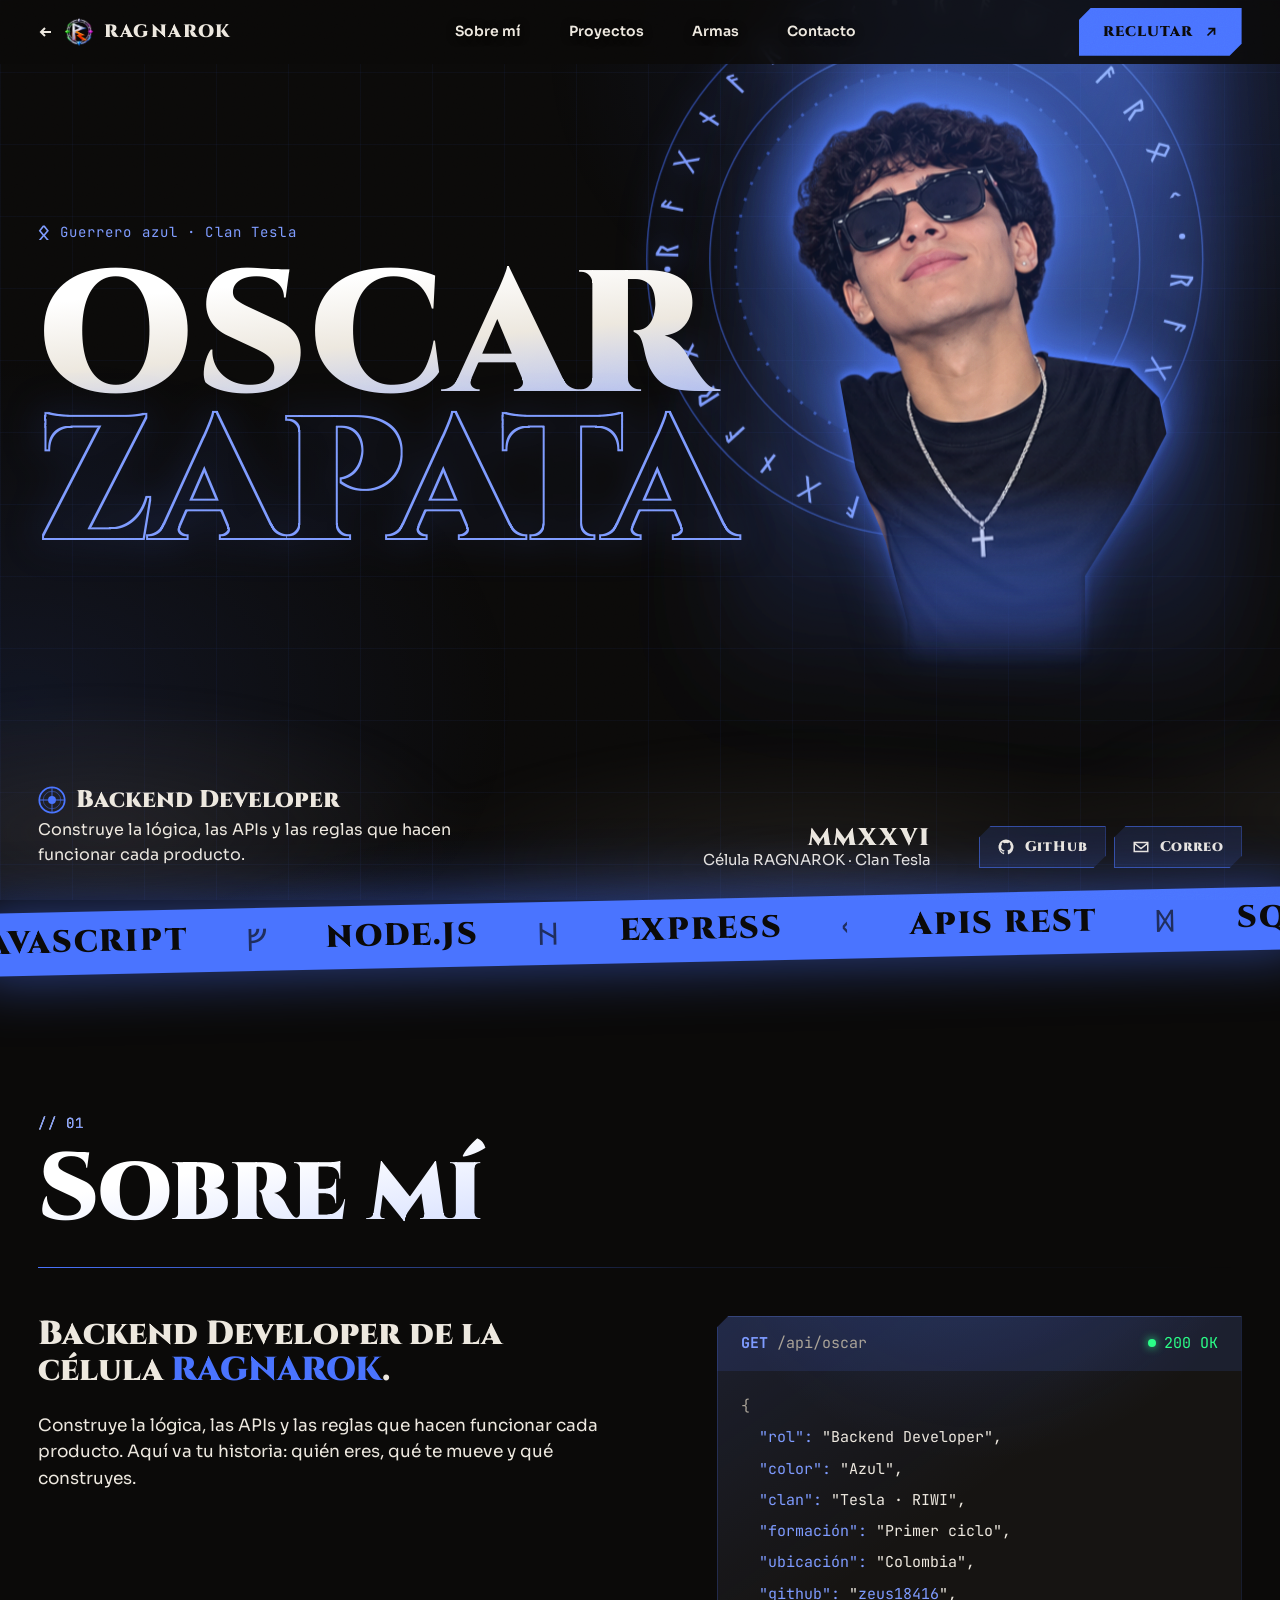
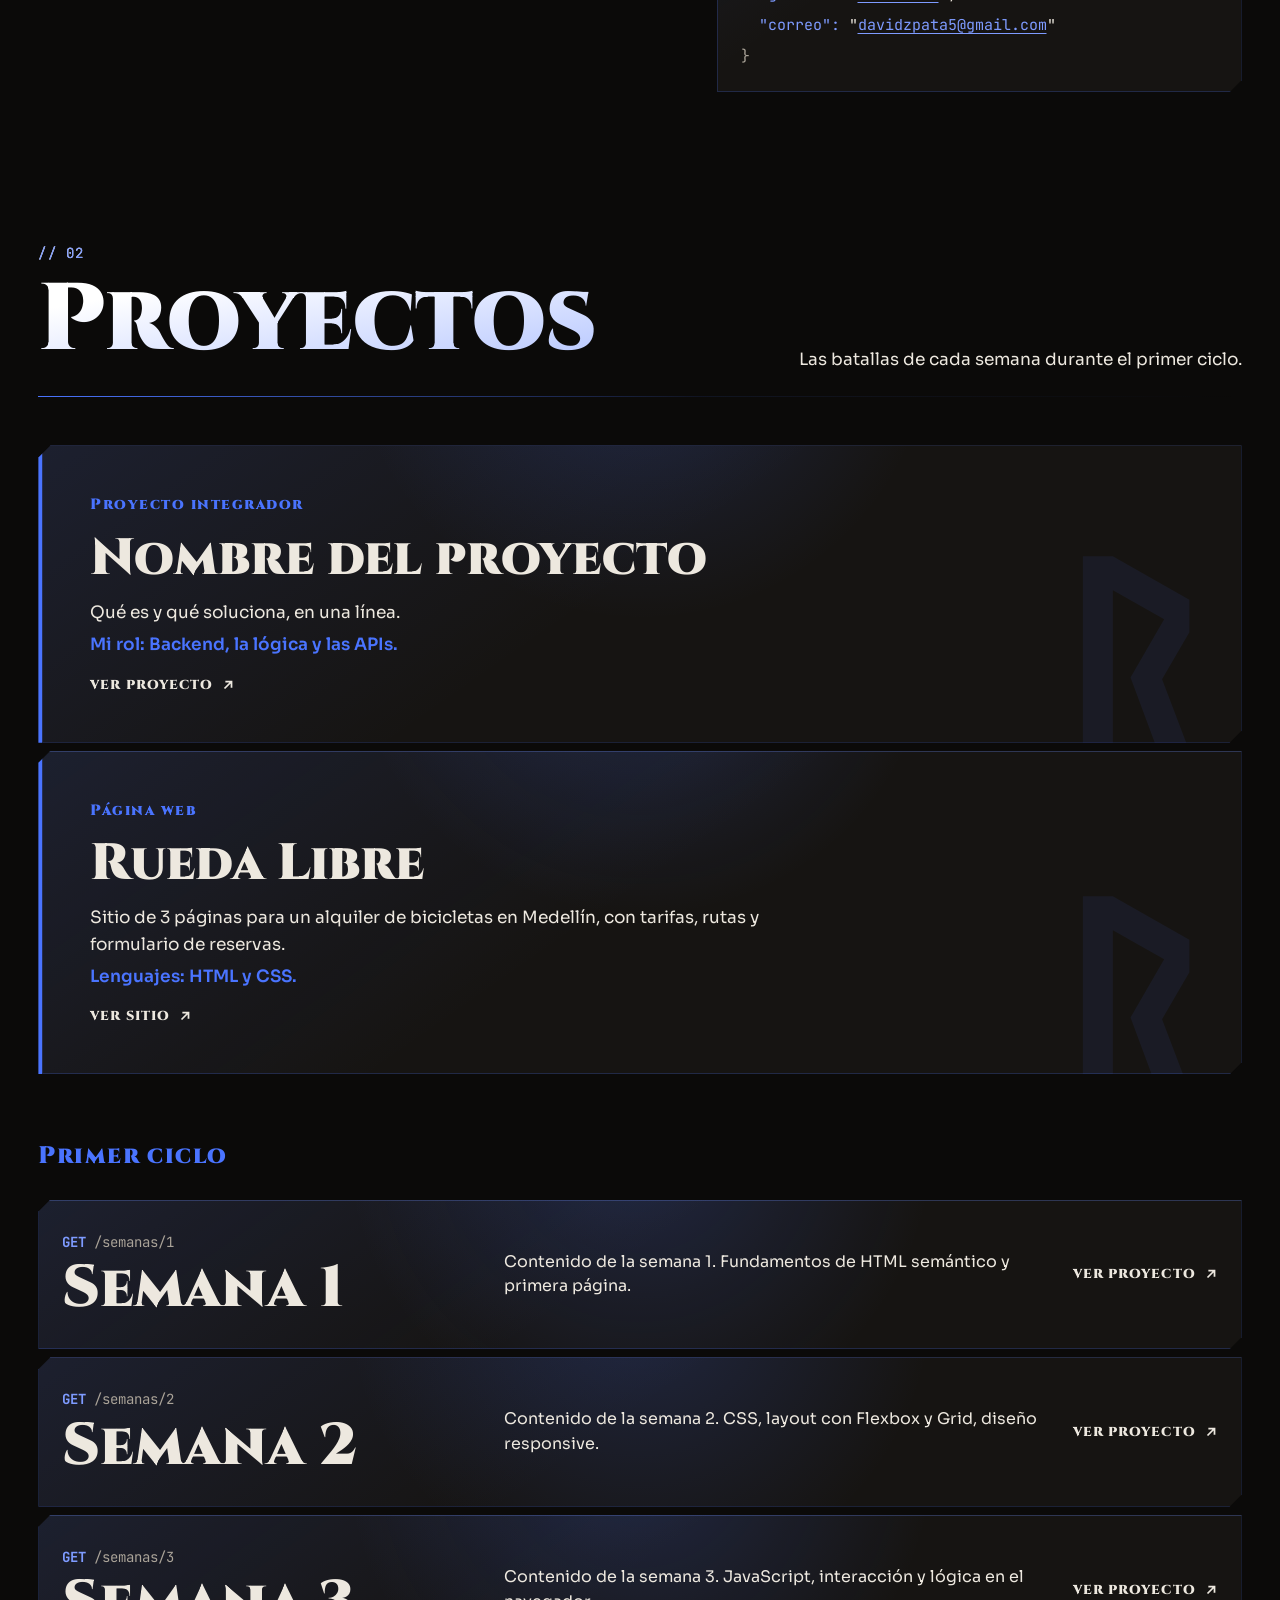
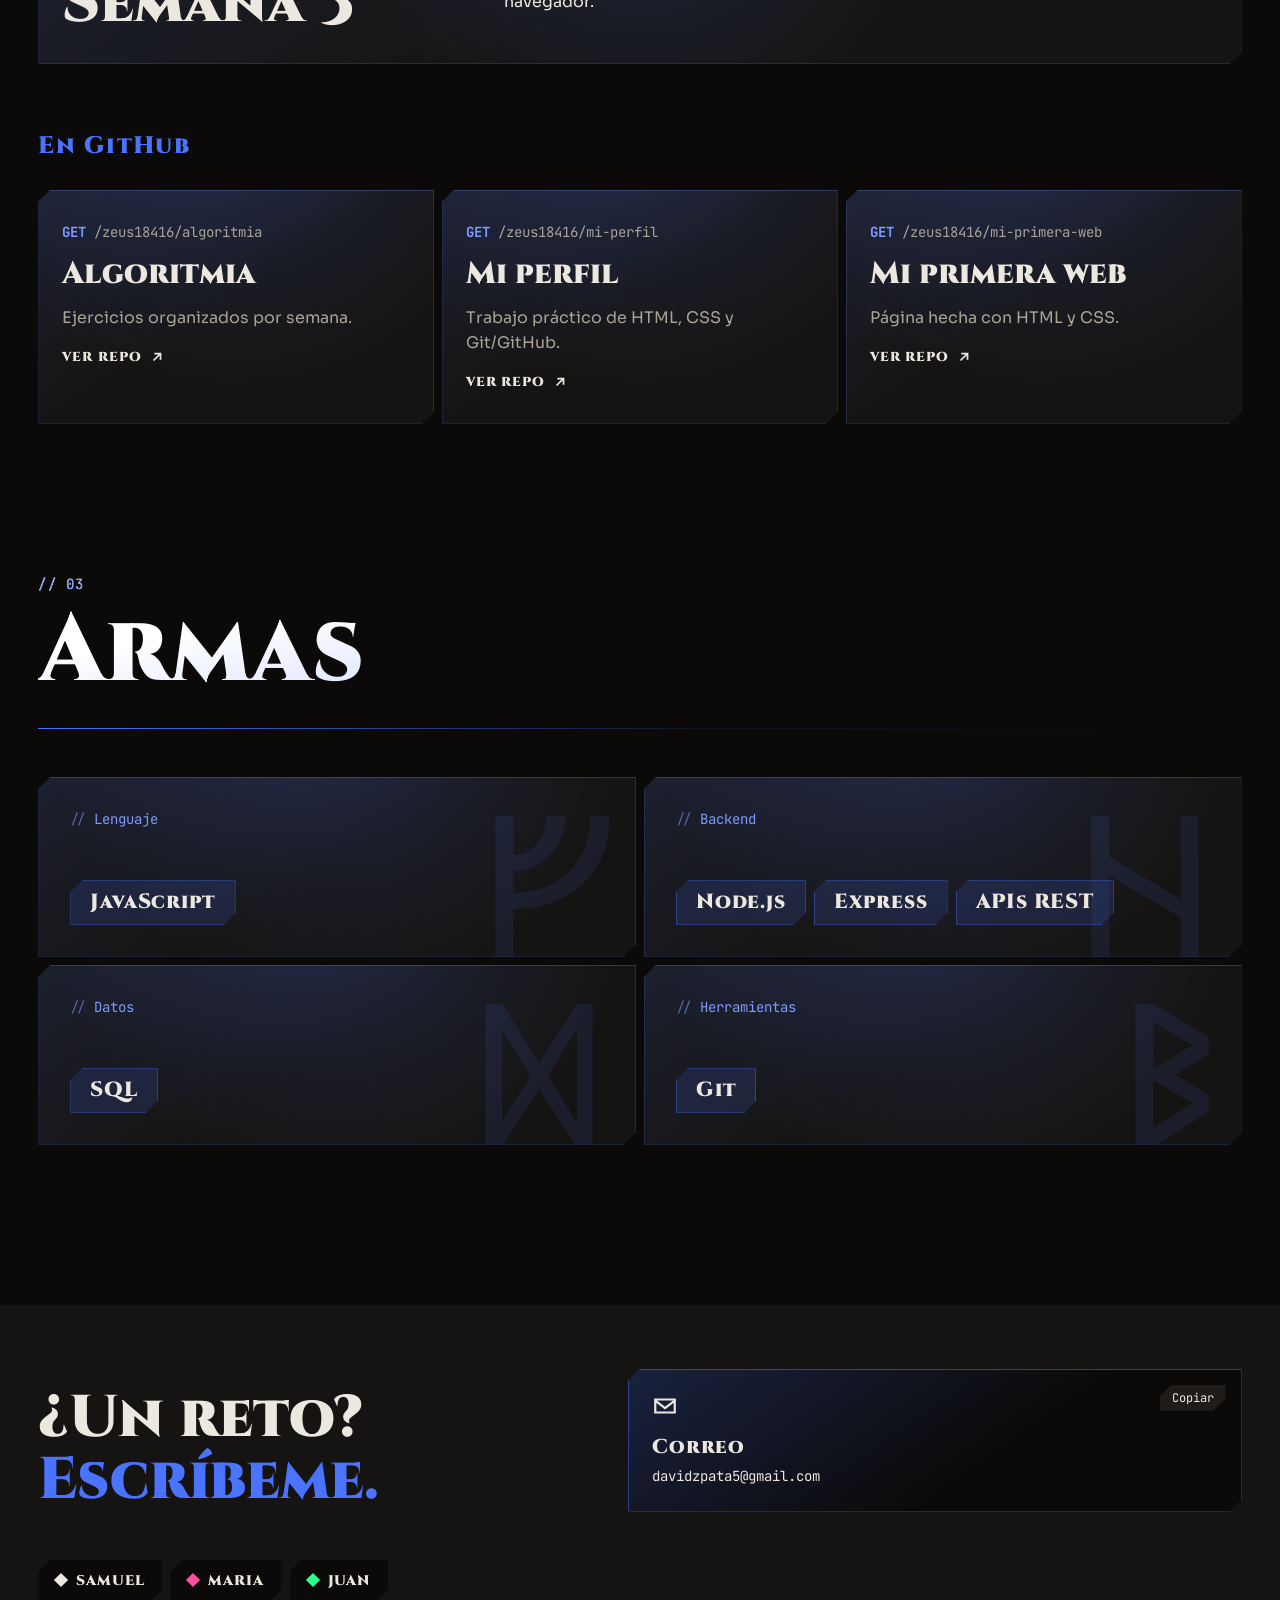
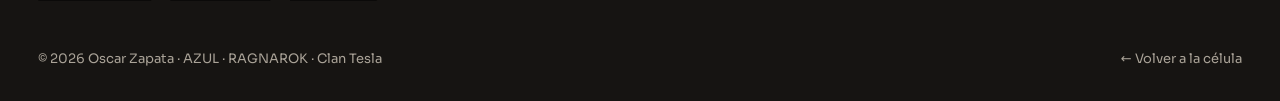
==== commit f295d453: "logo como imagen, menú fijo, JS por miembro, ajustes de stats y textos" ====
--- a/miembros/azul/index.html
+++ b/miembros/azul/index.html
@@ -24,7 +24,6 @@
       <feComposite in2="grown" operator="in" result="painted"/>
       <feComposite in="painted" in2="SourceAlpha" operator="out"/>
     </filter>
-    <symbol id="logo" viewBox="0 0 120 120"><circle cx="60" cy="60" r="54" fill="none" stroke="currentColor" stroke-width="3.5"/><circle cx="60" cy="60" r="44" fill="none" stroke="currentColor" stroke-width="1.2" opacity=".45"/><g stroke="currentColor" stroke-width="2" opacity=".6"><line x1="60" y1="8" x2="60" y2="13" transform="rotate(22.5 60 60)"/><line x1="60" y1="8" x2="60" y2="13" transform="rotate(45 60 60)"/><line x1="60" y1="8" x2="60" y2="13" transform="rotate(67.5 60 60)"/><line x1="60" y1="8" x2="60" y2="13" transform="rotate(112.5 60 60)"/><line x1="60" y1="8" x2="60" y2="13" transform="rotate(135 60 60)"/><line x1="60" y1="8" x2="60" y2="13" transform="rotate(157.5 60 60)"/><line x1="60" y1="8" x2="60" y2="13" transform="rotate(202.5 60 60)"/><line x1="60" y1="8" x2="60" y2="13" transform="rotate(225 60 60)"/><line x1="60" y1="8" x2="60" y2="13" transform="rotate(247.5 60 60)"/><line x1="60" y1="8" x2="60" y2="13" transform="rotate(292.5 60 60)"/><line x1="60" y1="8" x2="60" y2="13" transform="rotate(315 60 60)"/><line x1="60" y1="8" x2="60" y2="13" transform="rotate(337.5 60 60)"/></g><path d="M45 31V91M45 33l29 14-29 14" fill="none" stroke="currentColor" stroke-width="8" stroke-linecap="square" stroke-linejoin="miter"/><path d="M51 63l17 11-11 2 21 18" fill="none" stroke="#ff6a1f" stroke-width="7" stroke-linecap="square" stroke-linejoin="miter"/><rect x="55" y="1" width="10" height="10" transform="rotate(45 60 6)" fill="#ede8df"/><rect x="109" y="55" width="10" height="10" transform="rotate(45 114 60)" fill="#ff4fa3"/><rect x="55" y="109" width="10" height="10" transform="rotate(45 60 114)" fill="#4a74ff"/><rect x="1" y="55" width="10" height="10" transform="rotate(45 6 60)" fill="#2bff88"/></symbol>
     <symbol id="shield" viewBox="0 0 32 32"><circle cx="16" cy="16" r="14.5" fill="none" stroke="currentColor" stroke-width="2"/><path d="M16 2v28M2 16h28" stroke="currentColor" stroke-width="1.5" opacity=".6"/><circle cx="16" cy="16" r="4.5" fill="currentColor"/><circle cx="16" cy="16" r="10" fill="none" stroke="currentColor" stroke-width="1" opacity=".5"/></symbol>
     <symbol id="arrow" viewBox="0 0 16 16"><path d="M4 12 12 4M5 4h7v7" fill="none" stroke="currentColor" stroke-width="2"/></symbol>
     <symbol id="i-github" viewBox="0 0 24 24"><path fill="currentColor" d="M12 2a10 10 0 0 0-3.2 19.5c.5.1.7-.2.7-.5v-1.7c-2.8.6-3.4-1.3-3.4-1.3-.4-1.2-1.1-1.5-1.1-1.5-.9-.6.1-.6.1-.6 1 .1 1.5 1 1.5 1 .9 1.6 2.4 1.1 3 .8.1-.7.4-1.1.6-1.3-2.2-.3-4.6-1.1-4.6-5a3.9 3.9 0 0 1 1-2.7 3.6 3.6 0 0 1 .1-2.7s.8-.3 2.8 1a9.6 9.6 0 0 1 5 0c1.9-1.3 2.8-1 2.8-1 .5 1.4.2 2.4.1 2.7a3.9 3.9 0 0 1 1 2.7c0 3.9-2.4 4.7-4.6 5 .4.3.7.9.7 1.9V21c0 .3.2.6.7.5A10 10 0 0 0 12 2Z"/></symbol>
@@ -34,7 +33,7 @@
   <nav class="nav" aria-label="Principal">
     <a class="back" href="../../index.html#guerreros">
       <svg viewBox="0 0 16 16" fill="none" stroke="currentColor" stroke-width="2" aria-hidden="true"><path d="M13 8H3M7 4 3 8l4 4"/></svg>
-      <svg class="logo-mark" aria-hidden="true"><use href="#logo"/></svg>
+      <img class="logo-mark" src="../../assets/logo.png" alt="">
       RAGNAROK
     </a>
     <ul class="nav__links">
--- a/miembros/azul/member.css
+++ b/miembros/azul/member.css
@@ -430,3 +430,6 @@
 
 @keyframes spin  { to { rotate: 360deg; } }
 @keyframes pulse { 50% { opacity: .35; } }
+
+/* la banda inclinada (104%) no debe crear scroll horizontal */
+html { overflow-x: clip; }
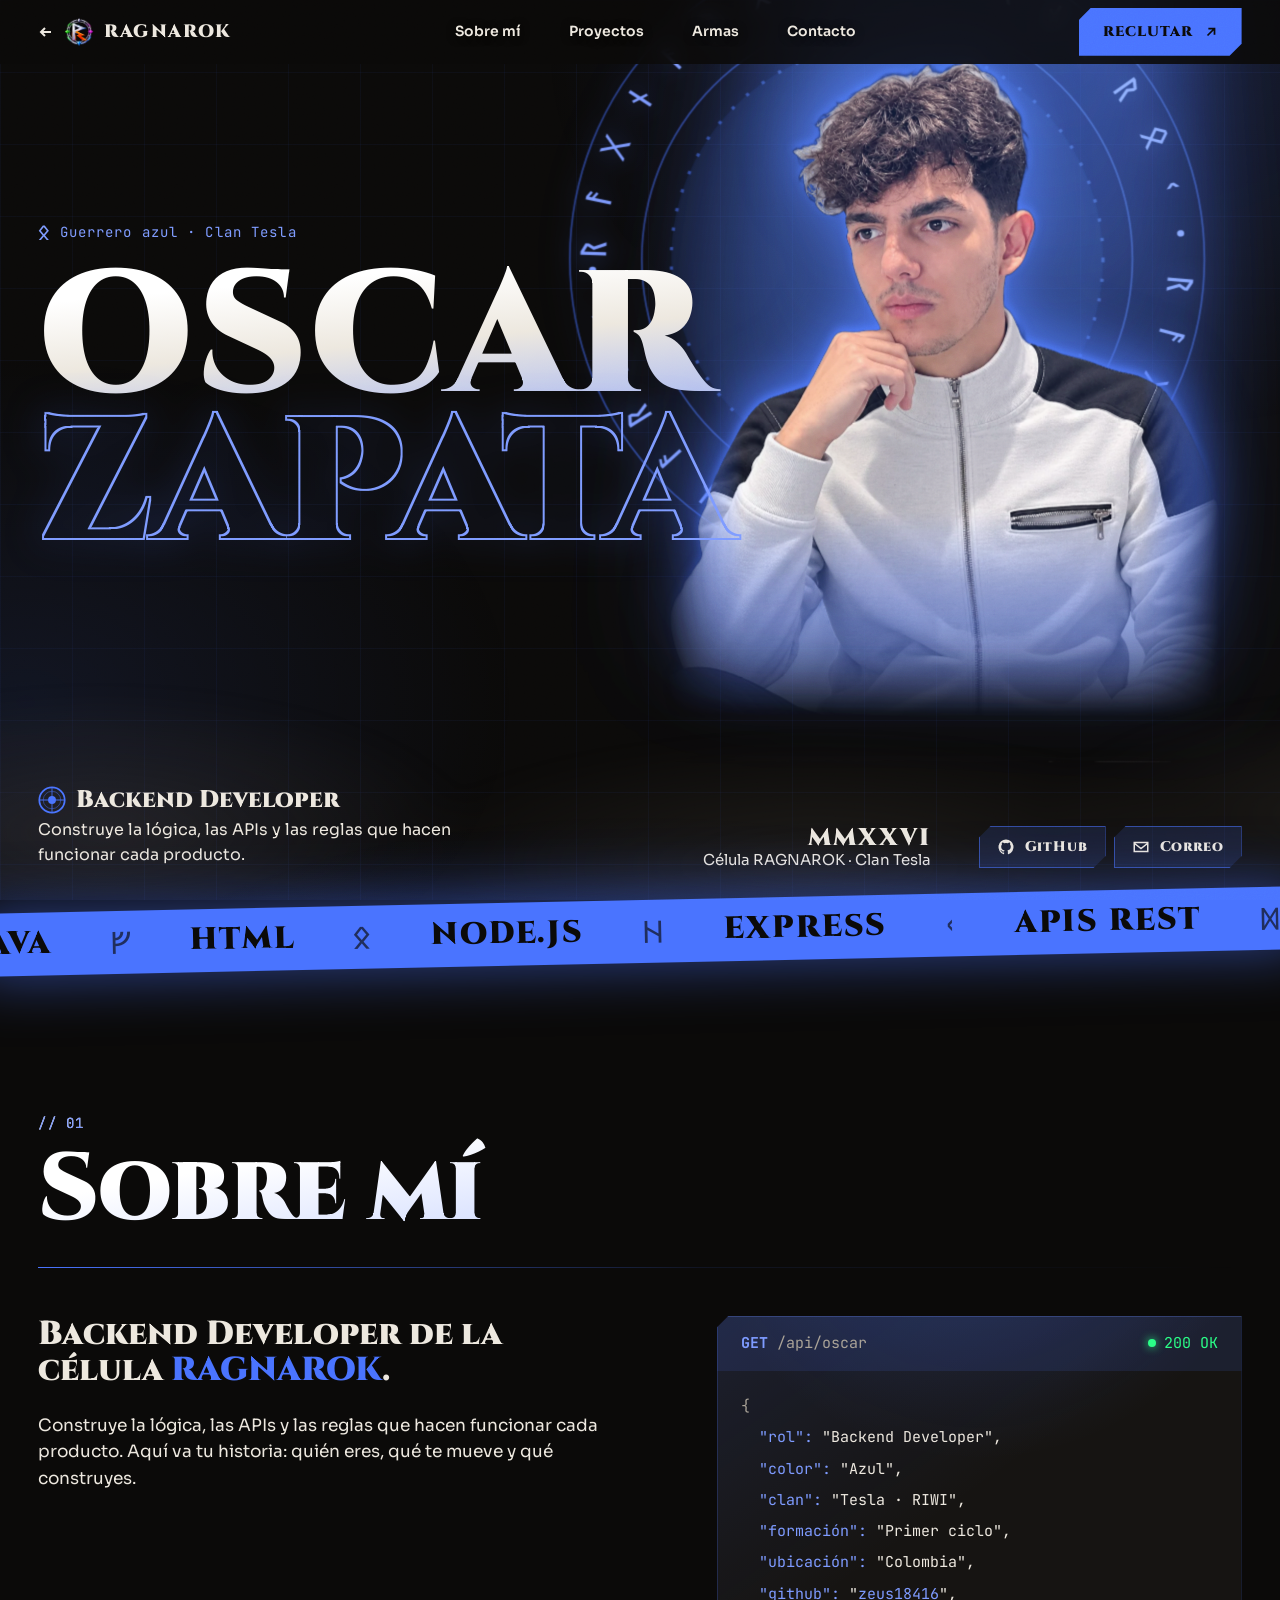
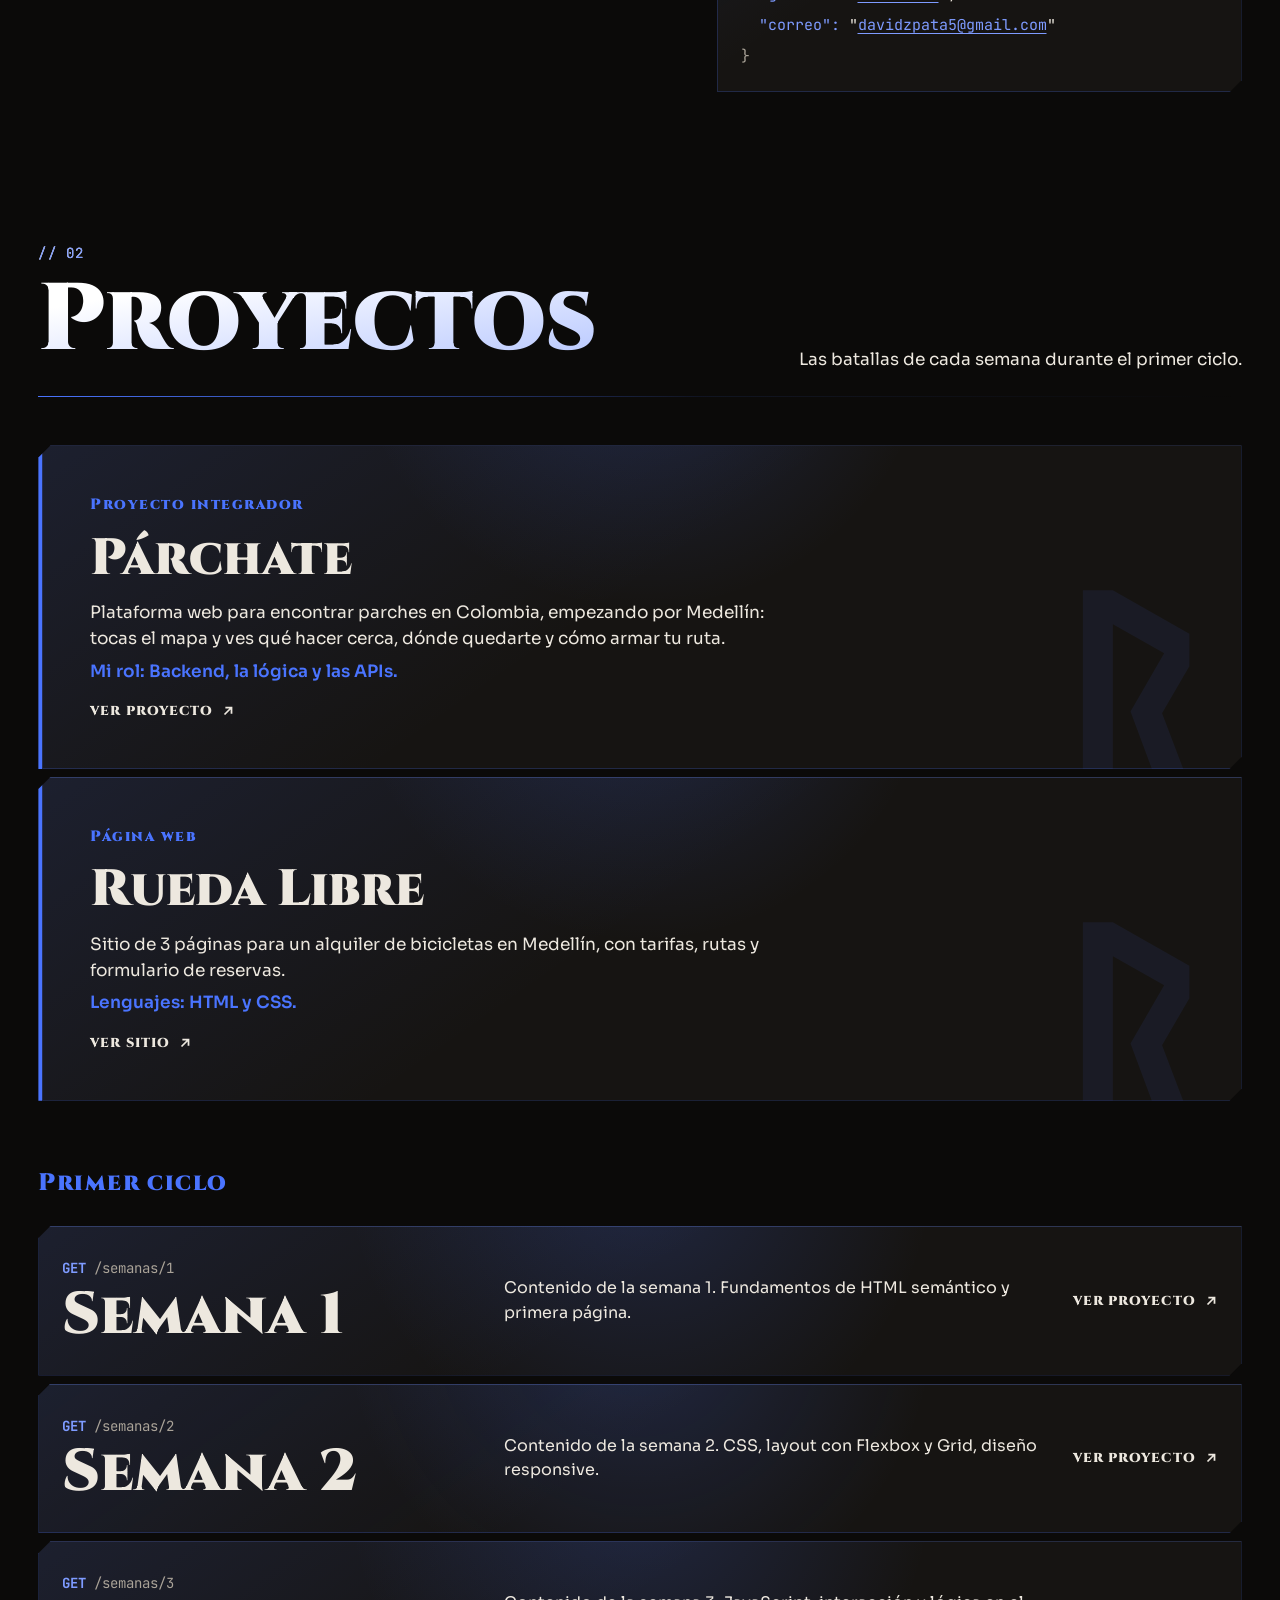
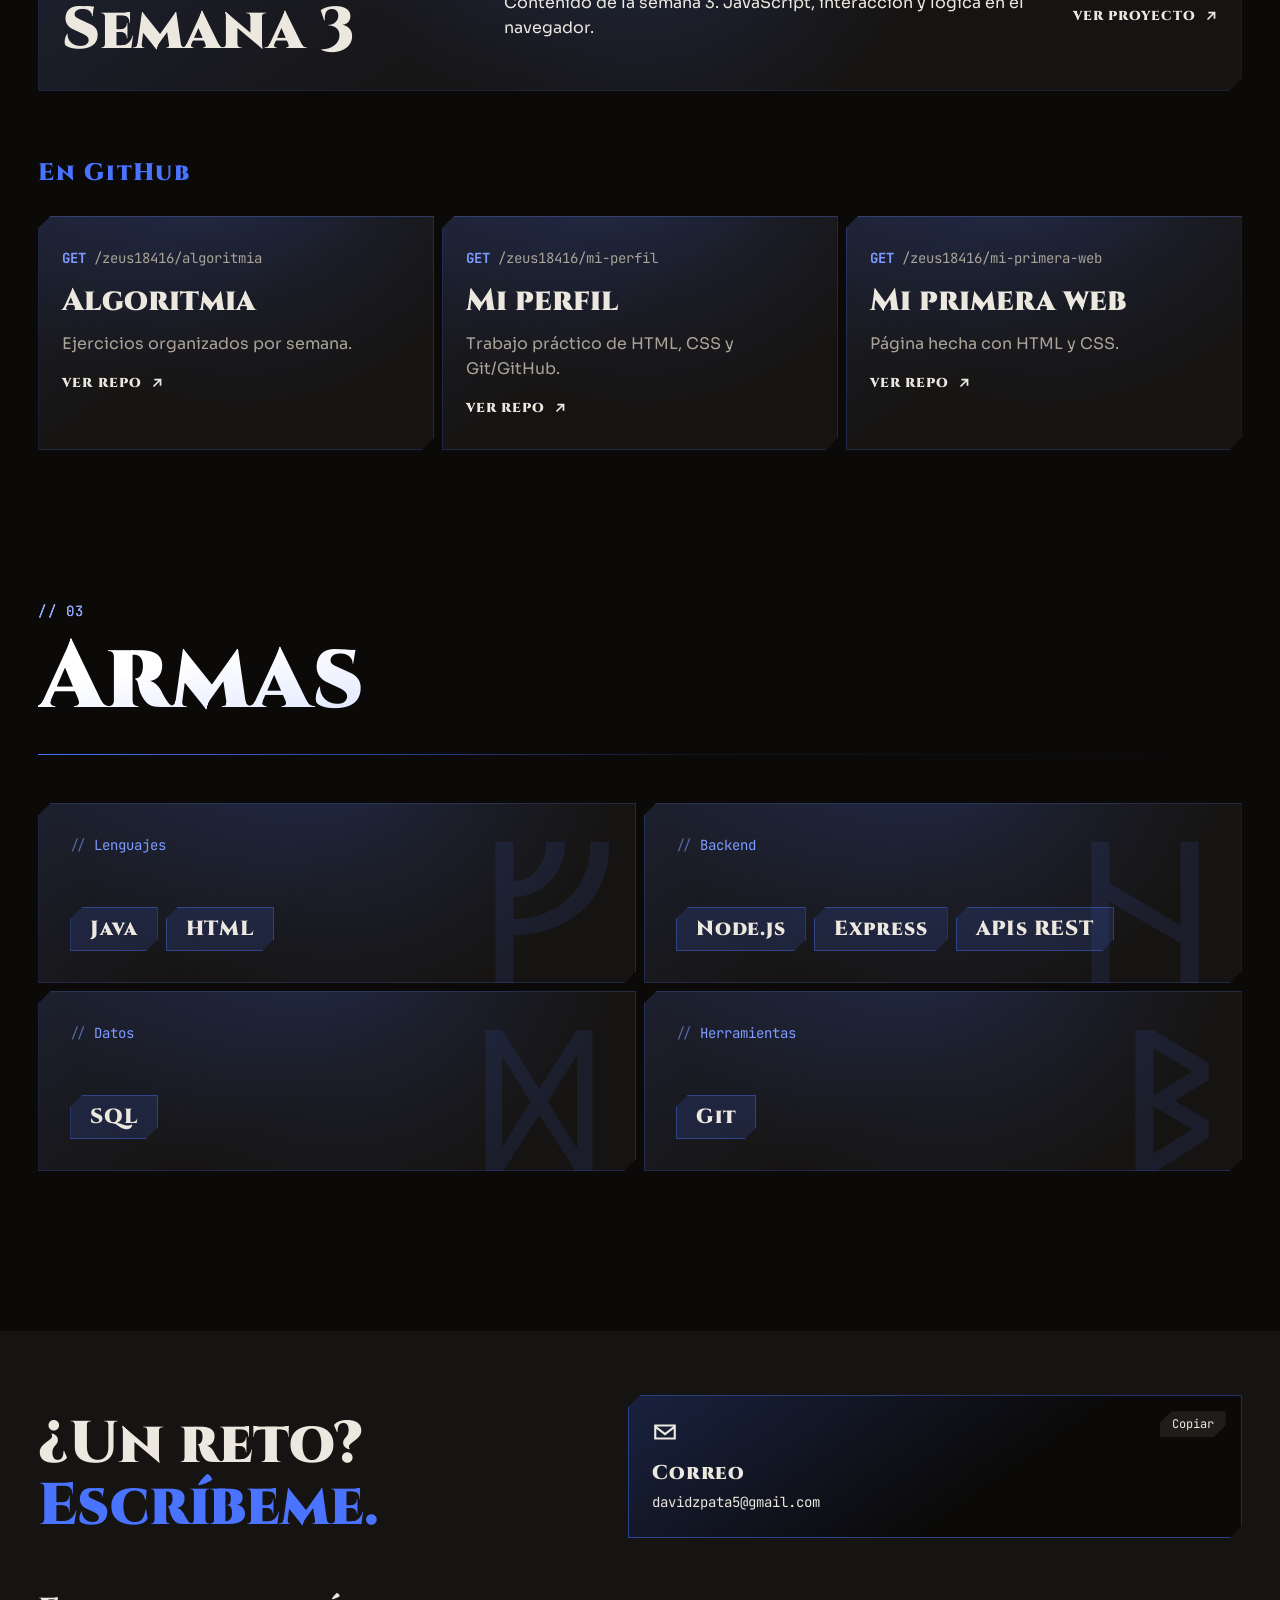
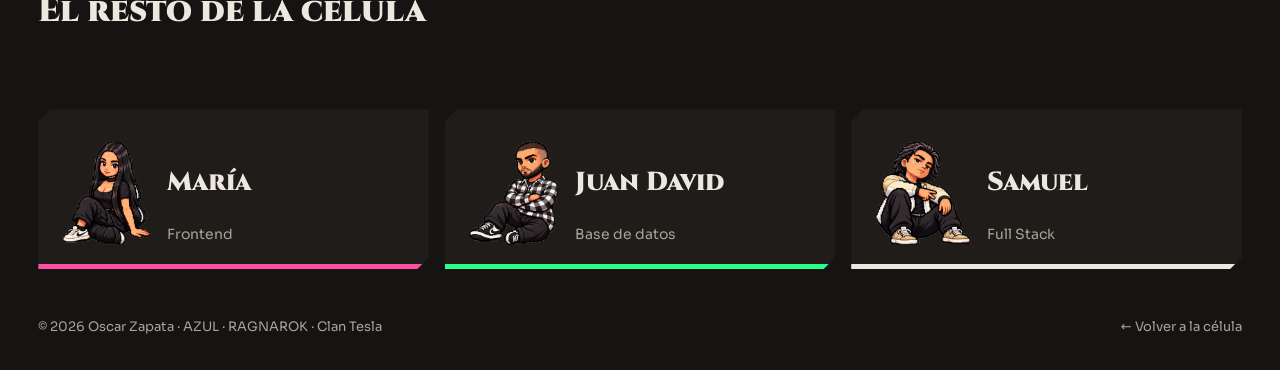
==== commit 9a011d3e: "Azul: nueva foto, el resto de la célula, Párchate y lenguajes" ====
--- a/miembros/azul/index.html
+++ b/miembros/azul/index.html
@@ -62,7 +62,7 @@
           <circle class="m-ring__inner" cx="200" cy="200" r="132"/>
         </svg>
         <div class="m-crop">
-          <img class="m-photo" src="../../assets/team.png" width="1402" height="1122" alt="Oscar Zapata, Backend Developer de RAGNAROK, bajo su reflector azul">
+          <img class="m-photo" src="assets/foto-principal.webp" width="1086" height="1448" alt="Oscar Zapata, Backend Developer de RAGNAROK, bajo su reflector azul">
         </div>
         <span class="m-beam m-beam--front" aria-hidden="true"></span>
       </figure>
@@ -82,10 +82,10 @@
 
   <div class="marquee m-band" aria-hidden="true">
     <div class="marquee__track">
-      <span>JAVASCRIPT <b>ᚠ</b> NODE.JS <b>ᚺ</b> EXPRESS <b>ᚲ</b> APIS REST <b>ᛞ</b> SQL <b>ᛒ</b> GIT <b>ᚱ</b> </span>
-      <span>JAVASCRIPT <b>ᚠ</b> NODE.JS <b>ᚺ</b> EXPRESS <b>ᚲ</b> APIS REST <b>ᛞ</b> SQL <b>ᛒ</b> GIT <b>ᚱ</b> </span>
-      <span>JAVASCRIPT <b>ᚠ</b> NODE.JS <b>ᚺ</b> EXPRESS <b>ᚲ</b> APIS REST <b>ᛞ</b> SQL <b>ᛒ</b> GIT <b>ᚱ</b> </span>
-      <span>JAVASCRIPT <b>ᚠ</b> NODE.JS <b>ᚺ</b> EXPRESS <b>ᚲ</b> APIS REST <b>ᛞ</b> SQL <b>ᛒ</b> GIT <b>ᚱ</b> </span>
+      <span>JAVA <b>ᚠ</b> HTML <b>ᛟ</b> NODE.JS <b>ᚺ</b> EXPRESS <b>ᚲ</b> APIS REST <b>ᛞ</b> SQL <b>ᛒ</b> GIT <b>ᚱ</b> </span>
+      <span>JAVA <b>ᚠ</b> HTML <b>ᛟ</b> NODE.JS <b>ᚺ</b> EXPRESS <b>ᚲ</b> APIS REST <b>ᛞ</b> SQL <b>ᛒ</b> GIT <b>ᚱ</b> </span>
+      <span>JAVA <b>ᚠ</b> HTML <b>ᛟ</b> NODE.JS <b>ᚺ</b> EXPRESS <b>ᚲ</b> APIS REST <b>ᛞ</b> SQL <b>ᛒ</b> GIT <b>ᚱ</b> </span>
+      <span>JAVA <b>ᚠ</b> HTML <b>ᛟ</b> NODE.JS <b>ᚺ</b> EXPRESS <b>ᚲ</b> APIS REST <b>ᛞ</b> SQL <b>ᛒ</b> GIT <b>ᚱ</b> </span>
     </div>
   </div>
 
@@ -120,8 +120,8 @@
       <a class="m-quest" href="../../index.html#integrador" data-reveal>
         <span class="m-quest__rune" aria-hidden="true">ᚱ</span>
         <span class="m-quest__kicker">Proyecto integrador</span>
-        <span class="m-quest__name">Nombre del proyecto</span>
-        <span class="m-quest__text">Qué es y qué soluciona, en una línea. <b>Mi rol: Backend, la lógica y las APIs.</b></span>
+        <span class="m-quest__name">Párchate</span>
+        <span class="m-quest__text">Plataforma web para encontrar parches en Colombia, empezando por Medellín: tocas el mapa y ves qué hacer cerca, dónde quedarte y cómo armar tu ruta. <b>Mi rol: Backend, la lógica y las APIs.</b></span>
         <span class="week__go">Ver proyecto <svg aria-hidden="true"><use href="#arrow"/></svg></span>
       </a>
       <a class="m-quest" href="https://zeus18416.github.io/rueda-libre/" target="_blank" rel="noopener" data-reveal>
@@ -176,7 +176,7 @@
     <section class="section" id="skills" aria-labelledby="t-skills">
       <div class="section__head"><h2 class="section__title" id="t-skills" data-index="// 03" data-reveal>Armas</h2></div>
       <dl class="stack" data-reveal style="--d:80ms">
-        <div class="stack__layer" data-rune="ᚠ"><dt>Lenguaje</dt><dd><ul class="skills"><li class="skill">JavaScript</li></ul></dd></div>
+        <div class="stack__layer" data-rune="ᚠ"><dt>Lenguajes</dt><dd><ul class="skills"><li class="skill">Java</li><li class="skill">HTML</li></ul></dd></div>
         <div class="stack__layer" data-rune="ᚺ"><dt>Backend</dt><dd><ul class="skills"><li class="skill">Node.js</li><li class="skill">Express</li><li class="skill">APIs REST</li></ul></dd></div>
         <div class="stack__layer" data-rune="ᛞ"><dt>Datos</dt><dd><ul class="skills"><li class="skill">SQL</li></ul></dd></div>
         <div class="stack__layer" data-rune="ᛒ"><dt>Herramientas</dt><dd><ul class="skills"><li class="skill">Git</li></ul></dd></div>
@@ -198,11 +198,25 @@
         </div>
       </div>
     </div>
-    <nav aria-label="Otros guerreros">
-      <ul class="others">
-        <li><a href="../negro/index.html"><i style="--c:var(--negro)"></i>SAMUEL</a></li>
-        <li><a href="../rosado/index.html"><i style="--c:var(--rosado)"></i>MARIA</a></li>
-        <li><a href="../verde/index.html"><i style="--c:var(--verde)"></i>JUAN</a></li>
+    <!-- RESTO DE LA CÉLULA: cada uno dice su frase al pasar el mouse (cámbiala en crew__say) -->
+    <nav class="crew" aria-label="Otros guerreros">
+      <p class="crew__title">El resto de la célula</p>
+      <ul class="crew__list">
+        <li><a class="crew__card" href="../rosado/index.html" style="--c:var(--rosado)">
+          <img src="../../assets/pixel/rosado.png" width="257" height="300" alt="" loading="lazy">
+          <span class="crew__say">Ay mor, entrá y mirá lo bonito que quedó todo.</span>
+          <span class="crew__name">María</span><span class="crew__role">Frontend</span>
+        </a></li>
+        <li><a class="crew__card" href="../verde/index.html" style="--c:var(--verde)">
+          <img src="../../assets/pixel/verde.png" width="259" height="300" alt="" loading="lazy">
+          <span class="crew__say">¿Qué más pues, mi llave? Caele pa’ que veas lo que hay.</span>
+          <span class="crew__name">Juan David</span><span class="crew__role">Base de datos</span>
+        </a></li>
+        <li><a class="crew__card" href="../negro/index.html" style="--c:var(--negro)">
+          <img src="../../assets/pixel/negro.png" width="276" height="300" alt="" loading="lazy">
+          <span class="crew__say">Pasá, que acá todo está conectado de punta a punta.</span>
+          <span class="crew__name">Samuel</span><span class="crew__role">Full Stack</span>
+        </a></li>
       </ul>
     </nav>
     <div class="footer__legal">
--- a/miembros/azul/member.css
+++ b/miembros/azul/member.css
@@ -69,8 +69,8 @@
   animation: rise 700ms var(--ease) backwards;
 }
 .m-title span { display: block; }
-/* ventana de 460×700 px sobre team.png, centrada en el guerrero */
-.m-figure { position: relative; margin: 0; width: min(86%, 560px); aspect-ratio: 460 / 700; }
+/* mismas proporciones que la foto principal (1086×1448) */
+.m-figure { position: relative; margin: 0; width: min(86%, 560px); aspect-ratio: 1086 / 1448; }
 
 /* reflector del guerrero */
 .m-beam {
@@ -96,14 +96,13 @@
   filter: drop-shadow(0 -3px 4px rgb(var(--rgb))) drop-shadow(0 -10px 24px rgb(var(--rgb) / .85));
   animation: enter 700ms var(--ease) 160ms both;
 }
-/* team.png escalada a la ventana: 1402/460, 1122/700, -590/460 y -60/700 */
+/* foto ya recortada (sin fondo); se funde abajo y a los lados, donde la foto corta los brazos */
 .m-photo {
-  position: absolute; max-width: none;
-  width: 304.78%; height: 160.29%; left: -128.26%; top: -8.57%;
-  /* silueta del guerrero, en % de la imagen original */
-  clip-path: polygon(46% 11%, 52% 10%, 60% 11%, 64.5% 20%, 63.5% 33.5%, 69% 34.5%, 71% 37%, 71.5% 40%, 69% 46%, 66% 52%, 66% 62%, 54% 62%, 54% 56%, 52.5% 49%, 50.5% 43%, 49.5% 36%, 48.8% 31%, 46% 24%);
-  -webkit-mask-image: linear-gradient(to bottom, #000 44%, transparent 60%);
-          mask-image: linear-gradient(to bottom, #000 44%, transparent 60%);
+  position: absolute; inset: 0; width: 100%; height: 100%; object-fit: contain;
+  -webkit-mask-image: linear-gradient(to bottom, #000 66%, transparent 94%), linear-gradient(to right, transparent 0, #000 14%, #000 86%, transparent 100%);
+  -webkit-mask-composite: source-in;
+          mask-image: linear-gradient(to bottom, #000 66%, transparent 94%), linear-gradient(to right, transparent 0, #000 14%, #000 86%, transparent 100%);
+          mask-composite: intersect;
 }
 
 @media (min-width: 900px) {
@@ -192,7 +191,7 @@
 .m-quest:hover .week__go svg, .m-quest:focus-visible .week__go svg { transform: translate(3px, -3px); }
 .m-quest:active { transform: scale(.99); }
 /* clip-path recorta el outline exterior: el foco se dibuja por dentro */
-.m-quest:focus-visible, .others a:focus-visible { outline: 2px solid var(--ink); outline-offset: -6px; }
+.m-quest:focus-visible { outline: 2px solid var(--ink); outline-offset: -6px; }
 
 .cycle { font-family: var(--f-display); font-weight: 900; font-size: 24px; letter-spacing: .06em; margin-bottom: var(--s-4); color: var(--accent); }
 .weeks { display: grid; gap: var(--s-2); }
@@ -200,7 +199,7 @@
   position: relative; overflow: hidden; isolation: isolate;
   display: grid; gap: var(--s-3); align-items: center;
   padding: var(--s-5) var(--s-4);
-  background: var(--bg-2); clip-path: var(--plate); --bevel: 16px;
+  background: var(--bg-2); -webkit-clip-path: var(--plate); clip-path: var(--plate); --bevel: 16px;
   transition: color var(--dur) var(--ease);
 }
 .week::before {
@@ -225,7 +224,7 @@
 .stack__layer {
   position: relative; overflow: hidden; isolation: isolate;
   display: grid; gap: var(--s-4); align-content: space-between;
-  min-height: 180px; padding: var(--s-5); clip-path: var(--plate); --bevel: 18px;
+  min-height: 180px; padding: var(--s-5); -webkit-clip-path: var(--plate); clip-path: var(--plate); --bevel: 18px;
 }
 .stack__layer::before {
   content: attr(data-rune); content: attr(data-rune) / "";
@@ -241,7 +240,7 @@
 @media (min-width: 700px) { .stack { grid-template-columns: 1fr 1fr; } }
 .skills { display: flex; flex-wrap: wrap; gap: var(--s-2); }
 .skill {
-  padding: 12px 20px; clip-path: var(--plate); --bevel: 10px;
+  padding: 12px 20px; -webkit-clip-path: var(--plate); clip-path: var(--plate); --bevel: 10px;
   font-family: var(--f-display); font-weight: 900; font-size: clamp(16px, 1.6vw, 22px); line-height: 1; letter-spacing: .04em;
   background: rgb(var(--rgb) / .14); box-shadow: inset 0 0 0 1px rgb(var(--rgb) / .4);
   transition: background var(--dur) var(--ease), color var(--dur) var(--ease), transform 160ms var(--ease);
@@ -254,16 +253,41 @@
 .m-contact .icon-btn:hover, .m-contact .icon-btn:focus-visible { background: var(--accent); color: var(--on-accent); }
 .m-contact::before { background: radial-gradient(50% 60% at 50% 100%, rgb(var(--rgb) / .2), transparent 70%); }
 
-/* otros guerreros */
-.others { display: flex; flex-wrap: wrap; gap: var(--s-2); }
-.others a {
-  display: inline-flex; align-items: center; gap: 10px;
-  padding: 10px 18px; clip-path: var(--plate); --bevel: 8px; background: var(--bg);
-  font-family: var(--f-display); font-weight: 900; font-size: 14px; letter-spacing: .06em;
-  transition: transform 160ms var(--ease);
-}
-.others a:hover, .others a:focus-visible { transform: translateY(-2px); }
-.others i { width: 10px; height: 10px; transform: rotate(45deg); display: block; background: var(--c); }
+/* el resto de la célula, cada uno con su pixel */
+.crew { display: grid; gap: var(--s-4); }
+.crew__title { font-family: var(--f-display); font-weight: 900; font-size: clamp(24px, 2.6vw, 34px); }
+.crew__list { display: grid; grid-template-columns: repeat(auto-fit, minmax(210px, 1fr)); gap: var(--s-3); row-gap: var(--s-7); padding-top: var(--s-6); }
+.crew__card {
+  position: relative; isolation: isolate;
+  display: grid; grid-template-columns: auto 1fr; column-gap: var(--s-3); align-items: end;
+  padding: var(--s-5) var(--s-4) var(--s-4);
+  transition: color var(--dur) var(--ease), transform 200ms var(--ease);
+}
+.crew__card::before {   /* la placa de fondo con la franja de su color abajo */
+  content: ""; position: absolute; inset: 0; z-index: -1;
+  background: var(--bg-3); -webkit-clip-path: var(--plate); clip-path: var(--plate); --bevel: 18px;
+  box-shadow: inset 0 -5px 0 var(--c);
+  transition: background var(--dur) var(--ease);
+}
+.crew__card img { grid-row: span 2; width: auto; max-width: none; height: 104px; transition: transform 300ms var(--ease); }
+.crew__name { font-family: var(--f-display); font-weight: 900; font-size: 26px; line-height: 1; }
+.crew__role { font-size: 14px; color: var(--ink-2); }
+.crew__card:hover, .crew__card:focus-visible { color: var(--bg); transform: translateY(-4px); outline: none; }
+.crew__card:hover::before, .crew__card:focus-visible::before { background: var(--c); }
+.crew__card:hover .crew__role, .crew__card:focus-visible .crew__role { color: inherit; }
+.crew__card:hover img { transform: translateY(-8px) rotate(-4deg); }
+.crew__card:active { transform: scale(.98); }
+/* la frase que dice cada uno al pasar el mouse */
+.crew__say {
+  position: absolute; z-index: 2; left: var(--s-4); bottom: calc(100% + 6px);
+  max-width: 270px; padding: 10px 14px;
+  background: var(--ink); color: var(--bg); border-radius: 12px;
+  font-size: 14px; font-weight: 600; line-height: 1.35;
+  opacity: 0; translate: 0 8px; pointer-events: none;
+  transition: opacity 200ms var(--ease), translate 200ms var(--ease);
+}
+.crew__say::after { content: ""; position: absolute; left: 28px; bottom: -6px; width: 12px; height: 12px; background: inherit; rotate: 45deg; }
+.crew__card:hover .crew__say, .crew__card:focus-visible .crew__say { opacity: 1; translate: 0 0; }
 
 /* =========================================================
    PROFUNDIDAD — luz, capas y relieve sobre el diseño base
